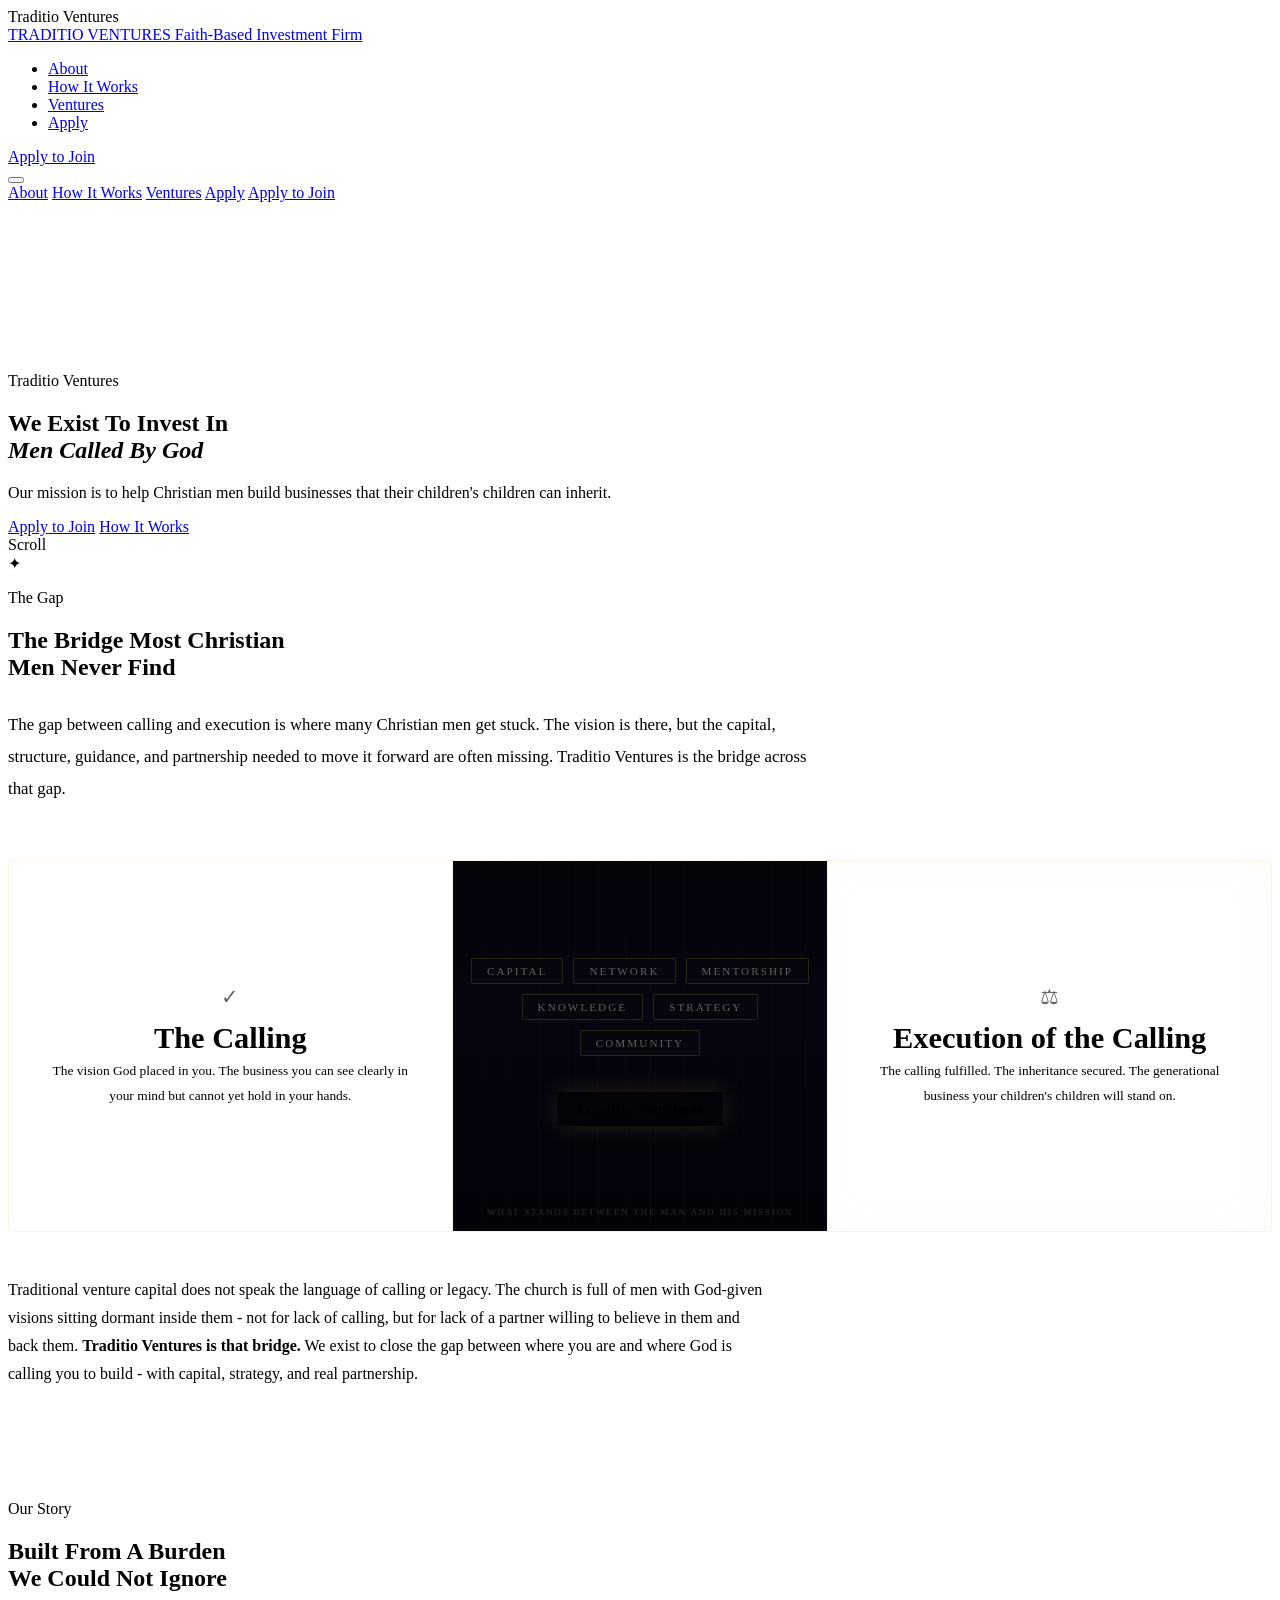
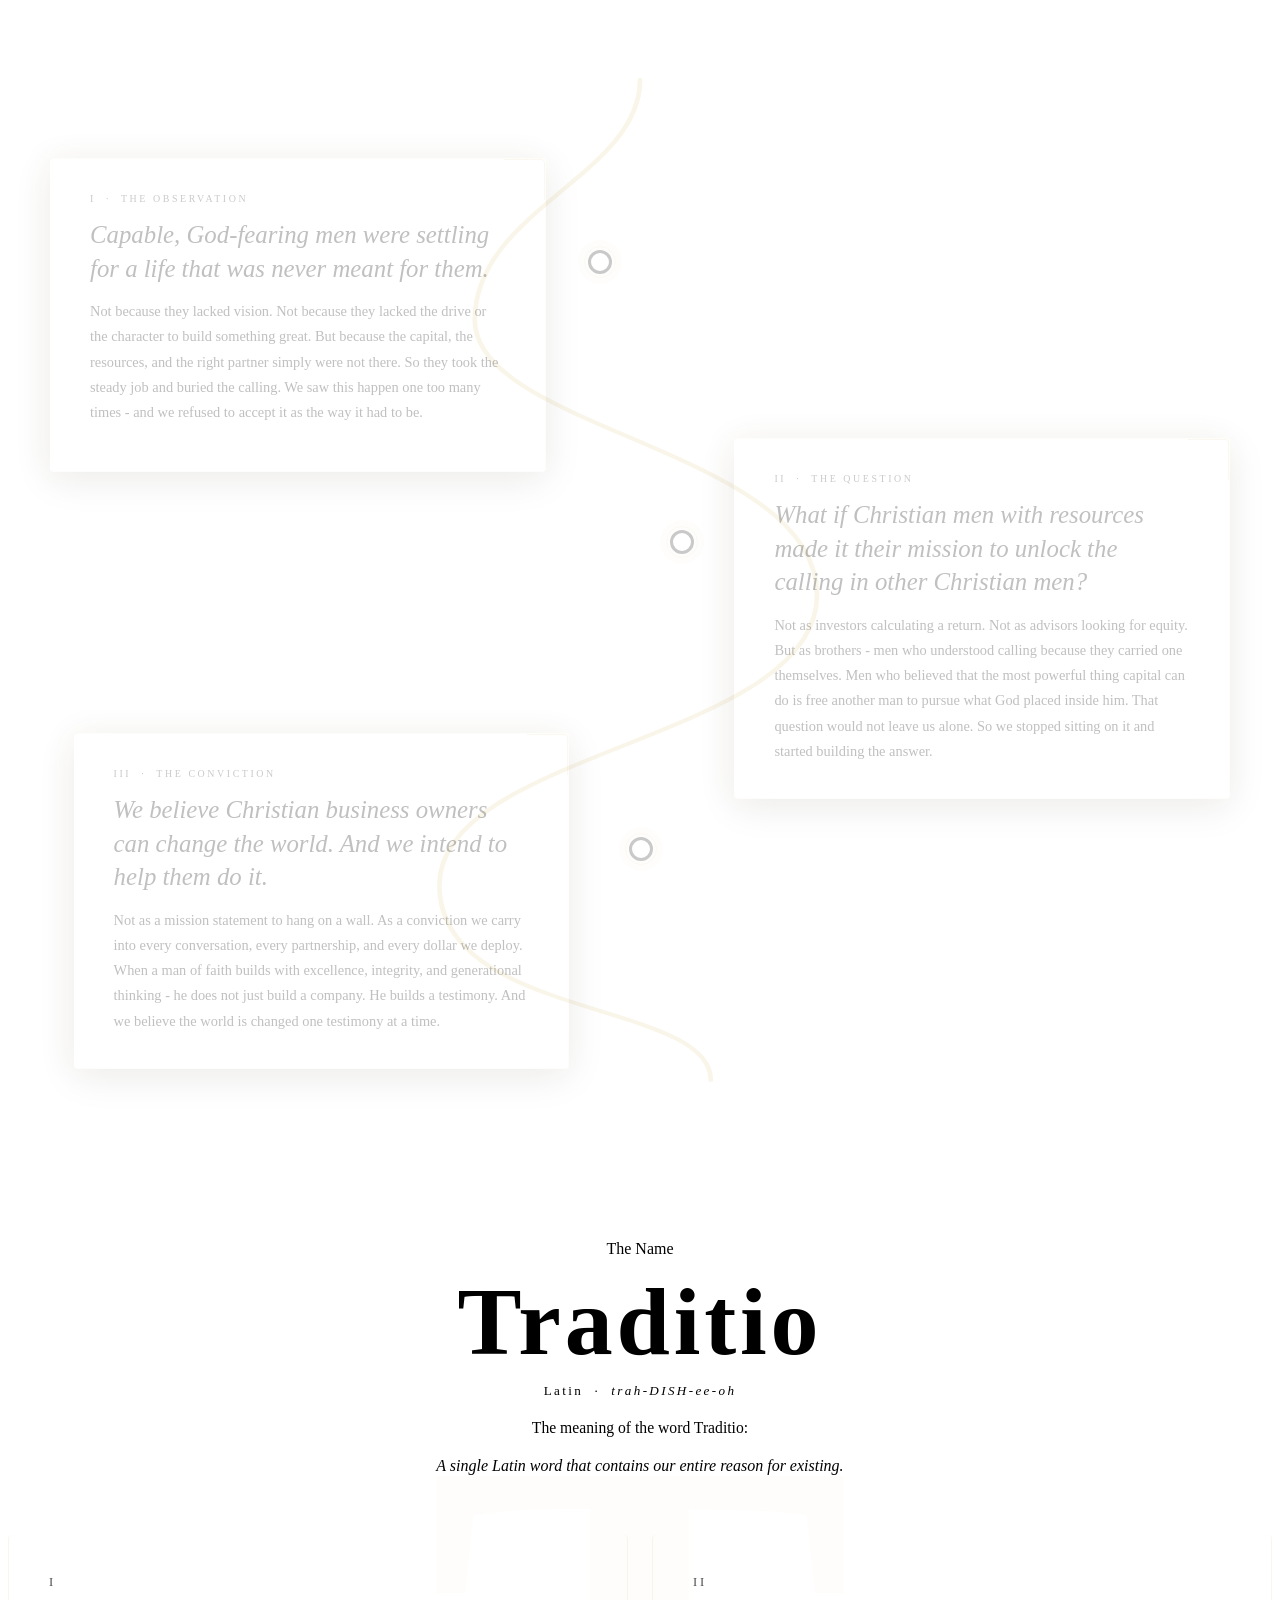
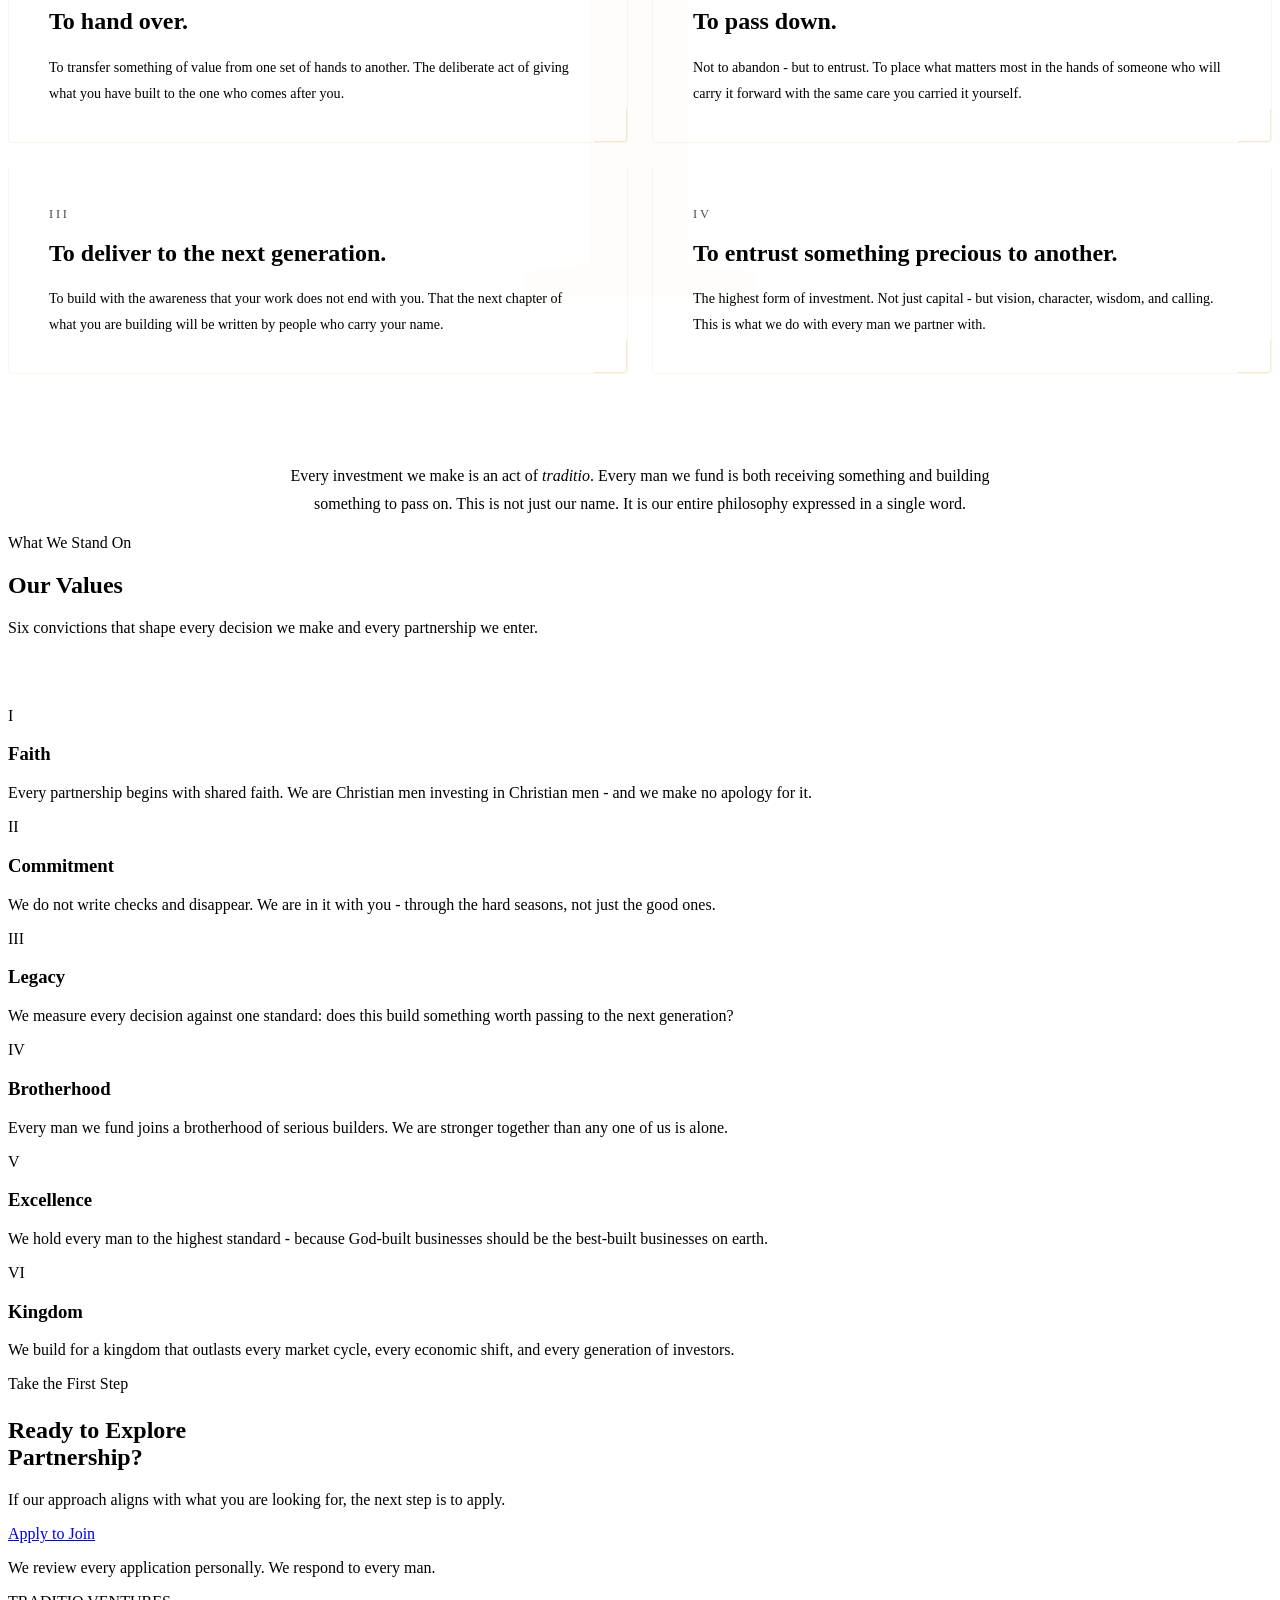
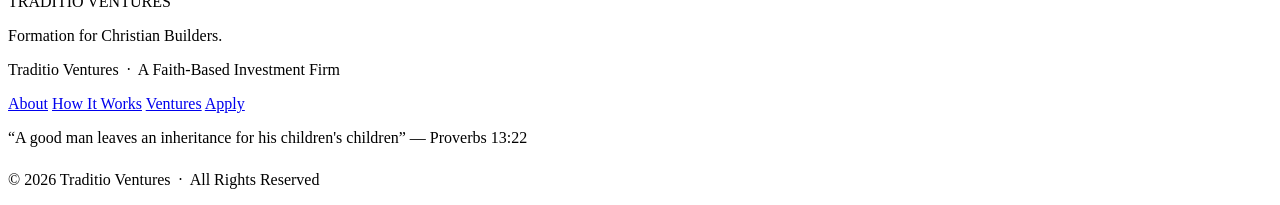
==== about.html @ 93e2459e "Add files via upload" ====
﻿<!DOCTYPE html>
<html lang="en">
<head>
  <meta charset="UTF-8" />
  <meta name="viewport" content="width=device-width, initial-scale=1.0" />
  <meta name="description" content="About Traditio Ventures - Built For The Called. Funded By The Faithful. The story behind the investment firm that starts with calling, not cap tables." />
  <title>About - Traditio Ventures</title>
  <link rel="preconnect" href="https://fonts.googleapis.com" />
  <link rel="preconnect" href="https://fonts.gstatic.com" crossorigin />
  <link rel="stylesheet" href="css/styles.css" />
</head>
<body>

  <!-- PAGE LOADER -->
  <div class="page-loader" aria-hidden="true">
    <span class="page-loader__text">Traditio Ventures</span>
  </div>

  <!-- NAVIGATION -->
  <nav class="nav" role="navigation" aria-label="Main navigation">
    <a href="index.html" class="nav__brand">
      <span class="nav__wordmark">TRADITIO VENTURES</span>
      <span class="nav__sub">Faith-Based Investment Firm</span>
    </a>
        <ul class="nav__links" role="list">
      <li><a href="about.html"        class="nav__link" aria-current="page">About</a></li>
      <li><a href="how-it-works.html" class="nav__link">How It Works</a></li>
      <li><a href="ventures.html"     class="nav__link">Ventures</a></li>
      <li><a href="apply.html"        class="nav__link">Apply</a></li>
    </ul>
    <div class="nav__cta-wrap">
      <a href="apply.html" class="btn btn-secondary nav__cta">Apply to Join</a>
    </div>
    <button class="nav__hamburger" aria-label="Open menu" aria-expanded="false">
      <span></span><span></span><span></span>
    </button>
  </nav>
    <div class="nav__mobile" role="dialog" aria-label="Mobile navigation">
    <a href="about.html"        class="nav__mobile-link">About</a>
    <a href="how-it-works.html" class="nav__mobile-link">How It Works</a>
    <a href="ventures.html"     class="nav__mobile-link">Ventures</a>
    <a href="apply.html"        class="nav__mobile-link">Apply</a>
    <a href="apply.html"        class="btn btn-primary nav__cta">Apply to Join</a>
  </div>

  <main>

    <!-- ============================================================
         HERO
         ============================================================ -->
    <section class="hero" aria-label="About Hero">
      <div class="hero__bg">
        <canvas class="hero__canvas" aria-hidden="true"></canvas>
        <div class="hero__glow" aria-hidden="true"></div>
      </div>

      <div class="hero__content">
        <div class="hero__line" aria-hidden="true"></div>
        <p class="t-label hero__label fade-up">Traditio Ventures</p>
        <h1 class="t-display hero__headline fade-up fade-up-delay-1">
          We Exist To Invest In<br>
          <em style="font-style:italic; color: var(--gold);">Men Called By God</em>
        </h1>
        <p class="hero__sub fade-up fade-up-delay-2">
          Our mission is to help Christian men build businesses that their children's children can inherit.
        </p>
        <div class="hero__ctas fade-up fade-up-delay-3">
          <a href="apply.html"        class="btn btn-primary">Apply to Join</a>
          <a href="how-it-works.html" class="btn btn-secondary">How It Works</a>
        </div>
      </div>

      <div class="hero__scroll" aria-hidden="true">
        <span class="hero__scroll-text">Scroll</span>
        <div class="hero__scroll-line"></div>
      </div>
    </section>

    <!-- ============================================================
         THE GAP
         ============================================================ -->
    <section class="gap-section section-pad" aria-label="The Problem We Solve">
      <div class="gap-section__bg-symbol" aria-hidden="true">&#10022;</div>
      <div class="container">

        <div style="max-width: 820px;">
          <p class="section-label left fade-up">The Gap</p>
          <h2 class="section-headline fade-up fade-up-delay-1">
            The Bridge Most Christian<br>Men Never Find
          </h2>
          <div class="gold-line-left fade-up fade-up-delay-2"></div>
          <p class="t-body fade-up fade-up-delay-2" style="margin-top: 28px; font-size: 1.05rem; line-height: 1.9;">
            The gap between calling and execution is where many Christian men get stuck. The vision is there, but the capital, structure, guidance, and partnership needed to move it forward are often missing. Traditio Ventures is the bridge across that gap.
          </p>
        </div>

        <!-- ÃƒÂ¢Ã¢â‚¬ÂÃ¢â€šÂ¬ÃƒÂ¢Ã¢â‚¬ÂÃ¢â€šÂ¬ CHASM VISUALIZATION ÃƒÂ¢Ã¢â‚¬ÂÃ¢â€šÂ¬ÃƒÂ¢Ã¢â‚¬ÂÃ¢â€šÂ¬ -->
        <div class="chasm-viz" id="chasmViz" aria-label="Visual: The gap between calling and legacy">

          <div class="chasm__row">

            <!-- LEFT CLIFF: The Call -->
            <div class="chasm__cliff chasm__cliff--left" id="chasmLeft">
              <div class="chasm__cliff-inner">
                <div class="chasm__cliff-icon" aria-hidden="true">&#10003;</div>
                <div class="chasm__cliff-title">The Calling</div>
                <p class="chasm__cliff-desc">
                  The vision God placed in you. The business you can see clearly in your mind but cannot yet hold in your hands.
                </p>
              </div>
            </div>

            <!-- CENTER: The Void / Chasm -->
            <div class="chasm__gap" id="chasmGap">

              <!-- Floating obstacle items -->
              <div class="chasm__gap-items" id="chasmItems" aria-label="Barriers: Capital, Network, Mentorship, Knowledge, Strategy, Community">
                <span class="chasm__gap-item" style="--i:0">Capital</span>
                <span class="chasm__gap-item" style="--i:1">Network</span>
                <span class="chasm__gap-item" style="--i:2">Mentorship</span>
                <span class="chasm__gap-item" style="--i:3">Knowledge</span>
                <span class="chasm__gap-item" style="--i:4">Strategy</span>
                <span class="chasm__gap-item" style="--i:5">Community</span>
              </div>

              <!-- The Bridge -->
              <div class="chasm__bridge-wrap" id="chasmBridgeWrap">
                <div class="chasm__bridge-line chasm__bridge-line--left" id="chasmLineLeft"></div>
                <div class="chasm__bridge-nameplate" id="chasmNameplate">
                  Traditio Ventures
                </div>
                <div class="chasm__bridge-line chasm__bridge-line--right" id="chasmLineRight"></div>
              </div>

              <p class="chasm__gap-floor-label" aria-hidden="true">What stands between the man and his mission</p>

            </div><!-- /.chasm__gap -->

            <!-- RIGHT CLIFF: The Outcome -->
            <div class="chasm__cliff chasm__cliff--right" id="chasmRight">
              <div class="chasm__cliff-inner">
                <div class="chasm__cliff-icon" aria-hidden="true">&#9878;</div>
                <div class="chasm__cliff-title">Execution of the Calling</div>
                <p class="chasm__cliff-desc">
                  The calling fulfilled. The inheritance secured. The generational business your children's children will stand on.
                </p>
              </div>
            </div>

          </div><!-- /.chasm__row -->

          <!-- Conclusion below the visual -->
          <div class="chasm__conclusion" id="chasmConclusion">
            <p>
              Traditional venture capital does not speak the language of calling or legacy. The church is full of men with God-given visions sitting dormant inside them - not for lack of calling, but for lack of a partner willing to believe in them and back them.
              <strong>Traditio Ventures is that bridge.</strong> We exist to close the gap between where you are and where God is calling you to build - with capital, strategy, and real partnership.
            </p>
          </div>

        </div><!-- /.chasm-viz -->

      </div><!-- /.container -->
    </section>

    <!-- Chasm Visualization Styles -->
    <style>
      /* ÃƒÂ¢Ã¢â‚¬ÂÃ¢â€šÂ¬ÃƒÂ¢Ã¢â‚¬ÂÃ¢â€šÂ¬ÃƒÂ¢Ã¢â‚¬ÂÃ¢â€šÂ¬ Chasm visualization wrapper ÃƒÂ¢Ã¢â‚¬ÂÃ¢â€šÂ¬ÃƒÂ¢Ã¢â‚¬ÂÃ¢â€šÂ¬ÃƒÂ¢Ã¢â‚¬ÂÃ¢â€šÂ¬ */
      .chasm-viz {
        margin-top: 56px;
      }

      /* ÃƒÂ¢Ã¢â‚¬ÂÃ¢â€šÂ¬ÃƒÂ¢Ã¢â‚¬ÂÃ¢â€šÂ¬ÃƒÂ¢Ã¢â‚¬ÂÃ¢â€šÂ¬ Three-column scene ÃƒÂ¢Ã¢â‚¬ÂÃ¢â€šÂ¬ÃƒÂ¢Ã¢â‚¬ÂÃ¢â€šÂ¬ÃƒÂ¢Ã¢â‚¬ÂÃ¢â€šÂ¬ */
      .chasm__row {
        display: flex;
        align-items: stretch;
        min-height: 370px;
        border: 1px solid rgba(201,168,76,0.14);
        border-radius: 4px;
        overflow: hidden;
      }

      /* ÃƒÂ¢Ã¢â‚¬ÂÃ¢â€šÂ¬ÃƒÂ¢Ã¢â‚¬ÂÃ¢â€šÂ¬ÃƒÂ¢Ã¢â‚¬ÂÃ¢â€šÂ¬ Cliff platforms ÃƒÂ¢Ã¢â‚¬ÂÃ¢â€šÂ¬ÃƒÂ¢Ã¢â‚¬ÂÃ¢â€šÂ¬ÃƒÂ¢Ã¢â‚¬ÂÃ¢â€šÂ¬ */
      .chasm__cliff {
        width: 30%;
        flex-shrink: 0;
        background: var(--bg-card);
        border-top: 2px solid var(--gold);
        display: flex;
        align-items: center;
        justify-content: center;
        padding: 44px 32px;
        position: relative;
        opacity: 0;
        transition: opacity 0.65s ease, transform 0.65s ease;
      }
      .chasm__cliff--left  {
        transform: translateX(-36px);
        border-right: 1px solid rgba(201,168,76,0.12);
      }
      .chasm__cliff--right {
        transform: translateX(36px);
        border-left:  1px solid rgba(201,168,76,0.12);
        /* subtle destination glow */
        box-shadow: inset -6px 0 40px rgba(201,168,76,0.04);
      }
      .chasm-is-visible .chasm__cliff {
        opacity: 1;
        transform: translateX(0);
      }
      .chasm-is-visible .chasm__cliff--right {
        transition-delay: 0.18s;
      }

      .chasm__cliff-inner { text-align: center; }

      .chasm__cliff-icon {
        font-size: 1.3rem;
        color: var(--gold);
        opacity: 0.6;
        margin-bottom: 14px;
      }
      .chasm__cliff-title {
        font-family: var(--font-display);
        font-size: 1.9rem;
        font-weight: 700;
        color: var(--gold);
        line-height: 1;
        margin-bottom: 6px;
      }
      .chasm__cliff-badge {
        font-family: var(--font-body);
        font-size: 0.62rem;
        letter-spacing: 0.22em;
        text-transform: uppercase;
        color: var(--text-muted);
        margin-bottom: 14px;
      }
      .chasm__cliff-desc {
        font-family: var(--font-body);
        font-size: 0.84rem;
        color: var(--text-secondary);
        line-height: 1.8;
        margin: 0;
      }

      /* ÃƒÂ¢Ã¢â‚¬ÂÃ¢â€šÂ¬ÃƒÂ¢Ã¢â‚¬ÂÃ¢â€šÂ¬ÃƒÂ¢Ã¢â‚¬ÂÃ¢â€šÂ¬ The dark void ÃƒÂ¢Ã¢â‚¬ÂÃ¢â€šÂ¬ÃƒÂ¢Ã¢â‚¬ÂÃ¢â€šÂ¬ÃƒÂ¢Ã¢â‚¬ÂÃ¢â€šÂ¬ */
      .chasm__gap {
        flex: 1;
        position: relative;
        background: linear-gradient(to bottom,
          #04030A 0%,
          #060510 40%,
          #030209 100%
        );
        display: flex;
        flex-direction: column;
        align-items: center;
        justify-content: center;
        padding: 40px 18px 48px;
        overflow: hidden;
      }
      /* Subtle vertical striation ÃƒÂ¢Ã¢â€šÂ¬Ã¢â‚¬Â depth effect */
      .chasm__gap::before {
        content: '';
        position: absolute;
        inset: 0;
        background: repeating-linear-gradient(
          90deg,
          transparent 0px,
          transparent 28px,
          rgba(201,168,76,0.018) 28px,
          rgba(201,168,76,0.018) 29px
        );
        pointer-events: none;
      }
      /* Fade edges into the cliffs */
      .chasm__gap::after {
        content: '';
        position: absolute;
        inset: 0;
        background:
          linear-gradient(to right, var(--bg-card) 0%, transparent 15%, transparent 85%, var(--bg-card) 100%);
        pointer-events: none;
      }

      /* ÃƒÂ¢Ã¢â‚¬ÂÃ¢â€šÂ¬ÃƒÂ¢Ã¢â‚¬ÂÃ¢â€šÂ¬ÃƒÂ¢Ã¢â‚¬ÂÃ¢â€šÂ¬ Floating barrier items ÃƒÂ¢Ã¢â‚¬ÂÃ¢â€šÂ¬ÃƒÂ¢Ã¢â‚¬ÂÃ¢â€šÂ¬ÃƒÂ¢Ã¢â‚¬ÂÃ¢â€šÂ¬ */
      .chasm__gap-items {
        display: flex;
        flex-wrap: wrap;
        gap: 10px 10px;
        justify-content: center;
        margin-bottom: 36px;
        position: relative;
        z-index: 2;
      }
      .chasm__gap-item {
        display: inline-block;
        padding: 6px 15px;
        border: 1px solid rgba(201,168,76,0.18);
        border-radius: 2px;
        font-family: var(--font-body);
        font-size: 0.7rem;
        letter-spacing: 0.18em;
        text-transform: uppercase;
        color: rgba(212,207,197,0.45);
        background: rgba(8,8,15,0.85);
        opacity: 0;
        transform: translateY(18px);
        cursor: default;
        /* fade-in driven by JS class, float driven by animation */
        transition: opacity 0.45s ease calc(0.55s + var(--i) * 0.1s),
                    transform 0.45s ease calc(0.55s + var(--i) * 0.1s),
                    color 0.25s ease,
                    border-color 0.25s ease,
                    box-shadow 0.25s ease,
                    background 0.25s ease;
      }
      .chasm__gap-item:hover {
        color: var(--gold-bright);
        border-color: rgba(201,168,76,0.65);
        background: rgba(201,168,76,0.07);
        box-shadow: 0 0 18px rgba(201,168,76,0.22), inset 0 0 10px rgba(201,168,76,0.06);
        animation-play-state: paused;
      }
      .chasm-is-visible .chasm__gap-item {
        opacity: 1;
        transform: translateY(0);
        animation: chasmFloat calc(3.2s + var(--i) * 0.5s) ease-in-out infinite;
        animation-delay: calc(var(--i) * 0.45s);
      }
      @keyframes chasmFloat {
        0%, 100% { transform: translateY(0px); }
        50%       { transform: translateY(-7px); }
      }

      /* ÃƒÂ¢Ã¢â‚¬ÂÃ¢â€šÂ¬ÃƒÂ¢Ã¢â‚¬ÂÃ¢â€šÂ¬ÃƒÂ¢Ã¢â‚¬ÂÃ¢â€šÂ¬ The bridge ÃƒÂ¢Ã¢â‚¬ÂÃ¢â€šÂ¬ÃƒÂ¢Ã¢â‚¬ÂÃ¢â€šÂ¬ÃƒÂ¢Ã¢â‚¬ÂÃ¢â€šÂ¬ */
      .chasm__bridge-wrap {
        display: flex;
        align-items: center;
        width: 100%;
        position: relative;
        z-index: 3;
        opacity: 0;
        transition: opacity 0.4s ease 1.15s;
      }
      .chasm-is-visible .chasm__bridge-wrap {
        opacity: 1;
      }
      .chasm__bridge-line {
        flex: 1;
        height: 2px;
        background: linear-gradient(to right, rgba(201,168,76,0.3), var(--gold));
        transform: scaleX(0);
        transition: transform 0.55s cubic-bezier(0.4,0,0.2,1) 1.35s,
                    box-shadow 0.25s ease,
                    filter 0.25s ease;
      }
      .chasm__bridge-line--left  { transform-origin: right; }
      .chasm__bridge-line--right {
        background: linear-gradient(to left, rgba(201,168,76,0.3), var(--gold));
        transform-origin: left;
      }
      .chasm-is-visible .chasm__bridge-line {
        transform: scaleX(1);
      }
      .chasm-is-visible .chasm__bridge-wrap:hover .chasm__bridge-line {
        box-shadow: 0 0 18px rgba(201,168,76,0.45), 0 0 32px rgba(201,168,76,0.22);
        filter: brightness(1.25);
      }

      .chasm__bridge-nameplate {
        font-family: var(--font-display);
        font-size: 0.95rem;
        font-weight: 700;
        color: var(--gold);
        white-space: nowrap;
        flex-shrink: 0;
        padding: 8px 18px;
        border: 1px solid var(--gold-border);
        border-radius: 2px;
        background: #04030A;
        letter-spacing: 0.06em;
        cursor: default;
        opacity: 0;
        transform: scale(0.88);
        transition: opacity 0.4s ease 1.65s, transform 0.4s ease 1.65s,
                    box-shadow 0.3s ease, border-color 0.25s ease,
                    color 0.25s ease, background 0.25s ease;
      }
      .chasm-is-visible .chasm__bridge-nameplate {
        opacity: 1;
        transform: scale(1);
        box-shadow: 0 0 24px rgba(201,168,76,0.18);
      }
      .chasm-is-visible .chasm__bridge-nameplate:hover {
        color: var(--gold-bright);
        border-color: var(--gold);
        background: rgba(201,168,76,0.08);
        box-shadow: 0 0 40px rgba(201,168,76,0.35), 0 0 12px rgba(201,168,76,0.2), inset 0 0 16px rgba(201,168,76,0.06);
        transform: scale(1.04);
        transition: box-shadow 0.25s ease, border-color 0.25s ease,
                    color 0.25s ease, background 0.25s ease, transform 0.25s ease;
      }

      /* ÃƒÂ¢Ã¢â‚¬ÂÃ¢â€šÂ¬ÃƒÂ¢Ã¢â‚¬ÂÃ¢â€šÂ¬ÃƒÂ¢Ã¢â‚¬ÂÃ¢â€šÂ¬ Floor label ÃƒÂ¢Ã¢â‚¬ÂÃ¢â€šÂ¬ÃƒÂ¢Ã¢â‚¬ÂÃ¢â€šÂ¬ÃƒÂ¢Ã¢â‚¬ÂÃ¢â€šÂ¬ */
      .chasm__gap-floor-label {
        position: absolute;
        bottom: 14px;
        left: 50%;
        transform: translateX(-50%);
        font-family: var(--font-body);
        font-size: 0.58rem;
        letter-spacing: 0.18em;
        text-transform: uppercase;
        color: rgba(212,207,197,0.2);
        white-space: nowrap;
        z-index: 2;
        margin: 0;
      }

      /* ÃƒÂ¢Ã¢â‚¬ÂÃ¢â€šÂ¬ÃƒÂ¢Ã¢â‚¬ÂÃ¢â€šÂ¬ÃƒÂ¢Ã¢â‚¬ÂÃ¢â€šÂ¬ Conclusion paragraph ÃƒÂ¢Ã¢â‚¬ÂÃ¢â€šÂ¬ÃƒÂ¢Ã¢â‚¬ÂÃ¢â€šÂ¬ÃƒÂ¢Ã¢â‚¬ÂÃ¢â€šÂ¬ */
      .chasm__conclusion {
        margin-top: 44px;
        max-width: 760px;
        opacity: 0;
        transform: translateY(14px);
        transition: opacity 0.55s ease 2s, transform 0.55s ease 2s;
      }
      .chasm-is-visible .chasm__conclusion {
        opacity: 1;
        transform: translateY(0);
      }
      .chasm__conclusion p {
        font-family: var(--font-body);
        font-size: 1rem;
        color: var(--text-secondary);
        line-height: 1.75;
        margin: 0;
      }
      .chasm__conclusion strong {
        color: var(--text-primary);
        font-weight: 600;
      }

      /* ÃƒÂ¢Ã¢â‚¬ÂÃ¢â€šÂ¬ÃƒÂ¢Ã¢â‚¬ÂÃ¢â€šÂ¬ÃƒÂ¢Ã¢â‚¬ÂÃ¢â€šÂ¬ Mobile ÃƒÂ¢Ã¢â‚¬ÂÃ¢â€šÂ¬ÃƒÂ¢Ã¢â‚¬ÂÃ¢â€šÂ¬ÃƒÂ¢Ã¢â‚¬ÂÃ¢â€šÂ¬ */
      @media (max-width: 768px) {
        .chasm__row {
          flex-direction: column;
          min-height: auto;
        }
        .chasm__cliff {
          width: 100%;
          padding: 32px 24px;
          transform: none !important;
          opacity: 0;
          transition: opacity 0.5s ease !important;
        }
        .chasm__cliff--left  { border-right: none; border-bottom: 1px solid rgba(201,168,76,0.12); }
        .chasm__cliff--right { border-left: none;  border-top:    1px solid rgba(201,168,76,0.12); }
        .chasm-is-visible .chasm__cliff { opacity: 1; }
        .chasm__gap { padding: 32px 16px 44px; }
        .chasm__bridge-nameplate { font-size: 0.82rem; padding: 6px 14px; }
        .chasm__gap-floor-label { display: none; }
        .chasm__conclusion { margin-top: 32px; }
      }
    </style>

    <!-- Chasm Visualization Script -->
    <script>
      (function () {
        var viz = document.getElementById('chasmViz');
        if (!viz) return;
        var triggered = false;
        var obs = new IntersectionObserver(function (entries) {
          entries.forEach(function (entry) {
            if (entry.isIntersecting && !triggered) {
              triggered = true;
              viz.classList.add('chasm-is-visible');
              obs.disconnect();
            }
          });
        }, { threshold: 0.25 });
        obs.observe(viz);
      })();
    </script>

    <!-- ============================================================
         OUR STORY
         ============================================================ -->
    <section class="section-pad bg-secondary our-story-section" aria-label="Our Story">
      <div class="container">

        <div class="text-center fade-up" style="margin-bottom: 48px;">
          <p class="section-label center">Our Story</p>
          <h2 class="section-headline">Built From A Burden<br>We Could Not Ignore</h2>
          <div class="gold-line"></div>
        </div>

        <div class="story-journey" id="storyJourney">
          <svg class="story-journey__svg" viewBox="0 0 1000 1080" preserveAspectRatio="none" aria-hidden="true">
            <defs>
              <linearGradient id="storyJourneyGradient" x1="0%" y1="0%" x2="0%" y2="100%">
                <stop offset="0%" stop-color="rgba(201,168,76,0.25)"></stop>
                <stop offset="20%" stop-color="#c9a84c"></stop>
                <stop offset="100%" stop-color="rgba(201,168,76,0.55)"></stop>
              </linearGradient>
            </defs>
            <path
              class="story-journey__track"
              d="M500 40 C500 135 360 170 360 280 S650 410 650 555 S330 710 330 845 S560 960 560 1040"
            ></path>
            <path
              class="story-journey__progress"
              id="storyJourneyPath"
              d="M500 40 C500 135 360 170 360 280 S650 410 650 555 S330 710 330 845 S560 960 560 1040"
            ></path>
          </svg>

          <div class="story-milestone story-milestone--one" data-threshold="0.2">
            <span class="story-milestone__dot" aria-hidden="true"></span>
            <article class="story-panel">
              <span class="story-panel__chapter">I &nbsp;&middot;&nbsp; The Observation</span>
              <p class="story-panel__pull">Capable, God-fearing men were settling for a life that was never meant for them.</p>
              <p class="story-panel__body">Not because they lacked vision. Not because they lacked the drive or the character to build something great. But because the capital, the resources, and the right partner simply were not there. So they took the steady job and buried the calling. We saw this happen one too many times - and we refused to accept it as the way it had to be.</p>
            </article>
          </div>

          <div class="story-milestone story-milestone--two" data-threshold="0.47">
            <span class="story-milestone__dot" aria-hidden="true"></span>
            <article class="story-panel">
              <span class="story-panel__chapter">II &nbsp;&middot;&nbsp; The Question</span>
              <p class="story-panel__pull">What if Christian men with resources made it their mission to unlock the calling in other Christian men?</p>
              <p class="story-panel__body">Not as investors calculating a return. Not as advisors looking for equity. But as brothers - men who understood calling because they carried one themselves. Men who believed that the most powerful thing capital can do is free another man to pursue what God placed inside him. That question would not leave us alone. So we stopped sitting on it and started building the answer.</p>
            </article>
          </div>

          <div class="story-milestone story-milestone--three" data-threshold="0.73">
            <span class="story-milestone__dot" aria-hidden="true"></span>
            <article class="story-panel">
              <span class="story-panel__chapter">III &nbsp;&middot;&nbsp; The Conviction</span>
              <p class="story-panel__pull">We believe Christian business owners can change the world. And we intend to help them do it.</p>
              <p class="story-panel__body">Not as a mission statement to hang on a wall. As a conviction we carry into every conversation, every partnership, and every dollar we deploy. When a man of faith builds with excellence, integrity, and generational thinking - he does not just build a company. He builds a testimony. And we believe the world is changed one testimony at a time.</p>
            </article>
          </div>

        </div>

      </div>
    </section>

    <!-- Our Story Styles -->
    <style>
      .our-story-section {
        padding-top: 96px;
        padding-bottom: 104px;
      }
      .story-journey {
        position: relative;
        max-width: 1180px;
        margin: 0 auto;
        height: 1080px;
      }
      .story-journey__svg {
        position: absolute;
        inset: 0;
        width: 100%;
        height: 100%;
        overflow: visible;
      }
      .story-journey__track,
      .story-journey__progress {
        fill: none;
        stroke-linecap: round;
        stroke-width: 4;
      }
      .story-journey__track {
        stroke: rgba(201,168,76,0.12);
      }
      .story-journey__progress {
        stroke: url(#storyJourneyGradient);
        filter: drop-shadow(0 0 12px rgba(201,168,76,0.2));
        transition: stroke-dashoffset 0.15s linear;
      }
      .story-journey__svg defs { display: block; }
      .story-milestone {
        position: relative;
        width: 42%;
      }
      .story-milestone {
        opacity: 0.25;
        transform: translateY(18px);
        transition: opacity 0.45s ease, transform 0.45s ease;
      }
      .story-milestone.is-active {
        opacity: 1;
        transform: translateY(0);
      }
      .story-milestone--one { position: absolute; left: 0; top: 100px; }
      .story-milestone--two { position: absolute; right: 0; top: 380px; }
      .story-milestone--three { position: absolute; left: 2%; top: 675px; }
      .story-milestone__dot {
        position: absolute;
        width: 18px;
        height: 18px;
        border-radius: 999px;
        background: var(--gold);
        border: 3px solid rgba(16,16,16,0.9);
        box-shadow: 0 0 0 10px rgba(201,168,76,0.08);
      }
      .story-milestone__dot::after {
        content: '';
        position: absolute;
        inset: -7px;
        border: 1px solid rgba(201,168,76,0.22);
        border-radius: inherit;
      }
      .story-milestone--one .story-milestone__dot { right: -66px; top: 92px; }
      .story-milestone--two .story-milestone__dot { left: -64px; top: 92px; }
      .story-milestone--three .story-milestone__dot { right: -84px; top: 104px; }
      .story-panel {
        position: relative;
        background: var(--bg-card);
        border-left: 2px solid var(--gold);
        border-top: 1px solid rgba(201,168,76,0.12);
        border-right: 1px solid rgba(201,168,76,0.08);
        border-bottom: 1px solid rgba(201,168,76,0.08);
        border-radius: 4px;
        padding: 34px 40px;
        overflow: hidden;
        box-shadow: -4px 0 32px rgba(201,168,76,0.12), 0 8px 40px rgba(0,0,0,0.3);
        min-height: 244px;
      }
      .story-panel::after {
        content: '';
        position: absolute;
        top: 0; right: 0;
        width: 40px; height: 40px;
        border-top: 1px solid rgba(201,168,76,0.3);
        border-right: 1px solid rgba(201,168,76,0.3);
        border-radius: 0 4px 0 0;
        pointer-events: none;
      }
      .story-panel__chapter {
        display: block;
        font-family: var(--font-body);
        font-size: 0.62rem;
        letter-spacing: 0.26em;
        text-transform: uppercase;
        color: var(--gold);
        margin-bottom: 14px;
        opacity: 0.85;
      }
      .story-panel__pull {
        font-family: var(--font-display);
        font-style: italic;
        font-size: clamp(1.15rem, 2.2vw, 1.55rem);
        color: var(--text-primary);
        line-height: 1.35;
        margin: 0 0 14px;
        padding: 0;
        border: none;
        quotes: none;
        max-width: 760px;
      }
      .story-panel__body {
        font-family: var(--font-body);
        font-size: 0.9rem;
        color: var(--text-secondary);
        line-height: 1.75;
        margin: 0;
        max-width: 760px;
      }
      .story-journey__svg defs,
      .story-journey__svg linearGradient {
        display: block;
      }
      @media (max-width: 980px) {
        .story-journey {
          height: auto;
          display: grid;
          gap: 18px;
          padding-left: 44px;
        }
        .story-journey__svg {
          left: 12px;
          width: 28px;
          height: 100%;
        }
        .story-milestone {
          position: relative;
          left: auto;
          right: auto;
          top: auto;
          bottom: auto;
          width: 100%;
          opacity: 1;
          transform: none;
        }
        .story-milestone__dot {
          left: -42px;
          right: auto;
          top: 38px;
          transform: none;
        }
        .story-panel {
          min-height: 0;
        }
      }
      @media (max-width: 768px) {
        .our-story-section { padding-top: 72px; padding-bottom: 72px; }
        .story-panel { padding: 28px 24px; }
      }
    </style>

    <!-- Our Story Script -->
    <script>
      (function () {
        var journey = document.getElementById('storyJourney');
        var progressPath = document.getElementById('storyJourneyPath');
        if (!journey || !progressPath) return;

        var totalLength = progressPath.getTotalLength();
        progressPath.style.strokeDasharray = totalLength;
        progressPath.style.strokeDashoffset = totalLength;

        var milestones = Array.prototype.slice.call(journey.querySelectorAll('[data-threshold]'));

        function clamp(value, min, max) {
          return Math.min(Math.max(value, min), max);
        }

        function updateJourney() {
          var rect = journey.getBoundingClientRect();
          var viewportHeight = window.innerHeight || document.documentElement.clientHeight;
          var progress = clamp((viewportHeight * 0.72 - rect.top) / (rect.height + viewportHeight * 0.22), 0, 1);

          progressPath.style.strokeDashoffset = totalLength * (1 - progress);

          milestones.forEach(function (item) {
            var threshold = parseFloat(item.getAttribute('data-threshold') || '0');
            item.classList.toggle('is-active', progress >= threshold);
          });
        }

        window.addEventListener('scroll', updateJourney, { passive: true });
        window.addEventListener('resize', updateJourney);
        updateJourney();
      })();
    </script>

    <!-- ============================================================
         THE MEANING OF TRADITIO
         ============================================================ -->
    <section class="definition-section section-pad" aria-label="The Meaning of Traditio">
      <div class="container" style="position: relative;">

        <!-- Faded background letter -->
        <div id="defnBgLetter" aria-hidden="true" style="position:absolute; top:50%; left:50%; transform:translate(-50%,-50%); font-family:var(--font-display); font-size:50vw; font-weight:700; color:rgba(201,168,76,0.025); line-height:1; pointer-events:none; user-select:none; transition: color 0.6s ease;">T</div>

        <div style="position: relative; z-index: 1;">

          <!-- Header -->
          <div class="defn-header fade-up">
            <p class="section-label center">The Name</p>
            <h2 class="defn-header__word">Traditio</h2>
            <p class="defn-header__phonetic">Latin &nbsp;&middot;&nbsp; <em>trah-DISH-ee-oh</em></p>
            <div class="gold-line"></div>
            <p class="defn-header__meaning-line">The meaning of the word Traditio:</p>
            <p class="defn-header__intro">
              A single Latin word that contains our entire reason for existing.
            </p>
          </div>

          <!-- 2ÃƒÆ’â€”2 Definition Grid -->
          <div class="defn-grid" data-stagger>

            <div class="defn-card fade-up">
              <span class="defn-card__roman">I</span>
              <h3 class="defn-card__meaning">To hand over.</h3>
              <p class="defn-card__context">
                To transfer something of value from one set of hands to another. The deliberate act of giving what you have built to the one who comes after you.
              </p>
            </div>

            <div class="defn-card fade-up fade-up-delay-1">
              <span class="defn-card__roman">II</span>
              <h3 class="defn-card__meaning">To pass down.</h3>
              <p class="defn-card__context">
                Not to abandon - but to entrust. To place what matters most in the hands of someone who will carry it forward with the same care you carried it yourself.
              </p>
            </div>

            <div class="defn-card fade-up fade-up-delay-2">
              <span class="defn-card__roman">III</span>
              <h3 class="defn-card__meaning">To deliver to the next generation.</h3>
              <p class="defn-card__context">
                To build with the awareness that your work does not end with you. That the next chapter of what you are building will be written by people who carry your name.
              </p>
            </div>

            <div class="defn-card fade-up fade-up-delay-3">
              <span class="defn-card__roman">IV</span>
              <h3 class="defn-card__meaning">To entrust something precious to another.</h3>
              <p class="defn-card__context">
                The highest form of investment. Not just capital - but vision, character, wisdom, and calling. This is what we do with every man we partner with.
              </p>
            </div>

          </div>

          <!-- Closing statement -->
          <div class="defn-closing fade-up">
            <p>
              Every investment we make is an act of <em>traditio</em>. Every man we fund is both receiving something and building something to pass on. This is not just our name. It is our entire philosophy expressed in a single word.
            </p>
          </div>

        </div>
      </div>
    </section>

    <!-- Definition Section Styles -->
    <style>
      /* ÃƒÂ¢Ã¢â‚¬ÂÃ¢â€šÂ¬ÃƒÂ¢Ã¢â‚¬ÂÃ¢â€šÂ¬ÃƒÂ¢Ã¢â‚¬ÂÃ¢â€šÂ¬ Header ÃƒÂ¢Ã¢â‚¬ÂÃ¢â€šÂ¬ÃƒÂ¢Ã¢â‚¬ÂÃ¢â€šÂ¬ÃƒÂ¢Ã¢â‚¬ÂÃ¢â€šÂ¬ */
      .defn-header {
        text-align: center;
        margin-bottom: 60px;
      }
      .defn-header__word {
        font-family: var(--font-display);
        font-size: clamp(3.5rem, 8vw, 6rem);
        font-weight: 700;
        color: var(--gold);
        line-height: 1;
        margin: 12px 0 10px;
        letter-spacing: 0.04em;
      }
      .defn-header__phonetic {
        font-family: var(--font-body);
        font-size: 0.82rem;
        letter-spacing: 0.18em;
        color: var(--text-muted);
        margin-bottom: 16px;
      }
      .defn-header__intro {
        font-family: var(--font-body);
        font-size: 1rem;
        color: var(--text-secondary);
        margin-top: 20px;
        font-style: italic;
      }
      .defn-header__meaning-line {
        font-family: var(--font-body);
        font-size: 0.98rem;
        color: var(--text-primary);
        margin-top: 20px;
        margin-bottom: 0;
      }

      /* ÃƒÂ¢Ã¢â‚¬ÂÃ¢â€šÂ¬ÃƒÂ¢Ã¢â‚¬ÂÃ¢â€šÂ¬ÃƒÂ¢Ã¢â‚¬ÂÃ¢â€šÂ¬ 2ÃƒÆ’â€”2 Grid ÃƒÂ¢Ã¢â‚¬ÂÃ¢â€šÂ¬ÃƒÂ¢Ã¢â‚¬ÂÃ¢â€šÂ¬ÃƒÂ¢Ã¢â‚¬ÂÃ¢â€šÂ¬ */
      .defn-grid {
        display: grid;
        grid-template-columns: 1fr 1fr;
        gap: 24px;
        margin-bottom: 60px;
      }

      /* ÃƒÂ¢Ã¢â‚¬ÂÃ¢â€šÂ¬ÃƒÂ¢Ã¢â‚¬ÂÃ¢â€šÂ¬ÃƒÂ¢Ã¢â‚¬ÂÃ¢â€šÂ¬ Definition cards ÃƒÂ¢Ã¢â‚¬ÂÃ¢â€šÂ¬ÃƒÂ¢Ã¢â‚¬ÂÃ¢â€šÂ¬ÃƒÂ¢Ã¢â‚¬ÂÃ¢â€šÂ¬ */
      .defn-card {
        position: relative;
        background: var(--bg-card);
        border-top: 2px solid var(--gold);
        border-left: 1px solid rgba(201,168,76,0.1);
        border-right: 1px solid rgba(201,168,76,0.1);
        border-bottom: 1px solid rgba(201,168,76,0.1);
        border-radius: 4px;
        padding: 40px 40px 36px;
        overflow: hidden;
        transition: box-shadow 0.3s ease, transform 0.3s ease,
                    border-color 0.3s ease, background 0.3s ease;
      }
      .defn-card:hover {
        transform: translateY(-4px);
        background: rgba(201,168,76,0.04);
        border-top-color: var(--gold-bright);
        border-left-color: rgba(201,168,76,0.3);
        border-right-color: rgba(201,168,76,0.3);
        border-bottom-color: rgba(201,168,76,0.2);
        box-shadow:
          0 0 0 1px rgba(201,168,76,0.15),
          0 0 30px rgba(201,168,76,0.18),
          0 0 60px rgba(201,168,76,0.08),
          0 16px 48px rgba(0,0,0,0.4);
      }
      .defn-card:hover .defn-card__meaning {
        color: var(--gold-bright);
        transition: color 0.3s ease;
      }
      /* Gold corner accent */
      .defn-card::after {
        content: '';
        position: absolute;
        bottom: 0; right: 0;
        width: 32px; height: 32px;
        border-bottom: 1px solid rgba(201,168,76,0.25);
        border-right: 1px solid rgba(201,168,76,0.25);
        border-radius: 0 0 4px 0;
        pointer-events: none;
      }

      .defn-card__roman {
        display: block;
        font-family: var(--font-display);
        font-size: 0.78rem;
        letter-spacing: 0.22em;
        color: var(--gold);
        opacity: 0.7;
        margin-bottom: 16px;
      }
      .defn-card__meaning {
        font-family: var(--font-display);
        font-size: clamp(1.2rem, 2vw, 1.5rem);
        font-weight: 600;
        color: var(--text-primary);
        line-height: 1.3;
        margin: 0 0 16px;
      }
      .defn-card__context {
        font-family: var(--font-body);
        font-size: 0.88rem;
        color: var(--text-secondary);
        line-height: 1.85;
        margin: 0;
      }

      /* ÃƒÂ¢Ã¢â‚¬ÂÃ¢â€šÂ¬ÃƒÂ¢Ã¢â‚¬ÂÃ¢â€šÂ¬ÃƒÂ¢Ã¢â‚¬ÂÃ¢â€šÂ¬ Closing statement ÃƒÂ¢Ã¢â‚¬ÂÃ¢â€šÂ¬ÃƒÂ¢Ã¢â‚¬ÂÃ¢â€šÂ¬ÃƒÂ¢Ã¢â‚¬ÂÃ¢â€šÂ¬ */
      .defn-closing {
        max-width: 740px;
        margin: 0 auto;
        text-align: center;
        padding-top: 12px;
      }
      .defn-closing p {
        font-family: var(--font-body);
        font-size: 1rem;
        color: var(--text-secondary);
        line-height: 1.75;
      }
      .defn-closing em {
        color: var(--gold);
        font-style: italic;
      }

      /* ÃƒÂ¢Ã¢â‚¬ÂÃ¢â€šÂ¬ÃƒÂ¢Ã¢â‚¬ÂÃ¢â€šÂ¬ÃƒÂ¢Ã¢â‚¬ÂÃ¢â€šÂ¬ Mobile ÃƒÂ¢Ã¢â‚¬ÂÃ¢â€šÂ¬ÃƒÂ¢Ã¢â‚¬ÂÃ¢â€šÂ¬ÃƒÂ¢Ã¢â‚¬ÂÃ¢â€šÂ¬ */
      @media (max-width: 768px) {
        .defn-grid { grid-template-columns: 1fr; gap: 16px; }
        .defn-card { padding: 30px 26px; }
        .defn-header__word { font-size: 3rem; }
      }
    </style>

    <!-- Definition T hover script -->
    <script>
      (function () {
        var letter = document.getElementById('defnBgLetter');
        var cards  = document.querySelectorAll('.defn-card');
        if (!letter || !cards.length) return;
        var hovered = 0;
        cards.forEach(function (card) {
          card.addEventListener('mouseenter', function () {
            hovered++;
            letter.style.color = 'rgba(201,168,76,0.09)';
          });
          card.addEventListener('mouseleave', function () {
            hovered--;
            if (hovered <= 0) {
              hovered = 0;
              letter.style.color = 'rgba(201,168,76,0.025)';
            }
          });
        });
      })();
    </script>

    <!-- ============================================================
         OUR VALUES
         ============================================================ -->
    <section class="section-pad bg-tertiary" aria-label="Our Values">
      <div class="container">

        <div class="text-center fade-up" style="margin-bottom: 70px;">
          <p class="section-label center">What We Stand On</p>
          <h2 class="section-headline">Our Values</h2>
          <div class="gold-line"></div>
          <p class="section-sub center" style="margin-top: 16px;">
            Six convictions that shape every decision we make and every partnership we enter.
          </p>
        </div>

        <div class="values-grid" data-stagger>

          <div class="value-card fade-up">
            <span class="value-card__roman">I</span>
            <h3 class="value-card__name">Faith</h3>
            <p class="value-card__body">
              Every partnership begins with shared faith. We are Christian men investing in Christian men - and we make no apology for it.
            </p>
          </div>

          <div class="value-card fade-up fade-up-delay-1">
            <span class="value-card__roman">II</span>
            <h3 class="value-card__name">Commitment</h3>
            <p class="value-card__body">
              We do not write checks and disappear. We are in it with you - through the hard seasons, not just the good ones.
            </p>
          </div>

          <div class="value-card fade-up fade-up-delay-2">
            <span class="value-card__roman">III</span>
            <h3 class="value-card__name">Legacy</h3>
            <p class="value-card__body">
              We measure every decision against one standard: does this build something worth passing to the next generation?
            </p>
          </div>

          <div class="value-card fade-up fade-up-delay-3">
            <span class="value-card__roman">IV</span>
            <h3 class="value-card__name">Brotherhood</h3>
            <p class="value-card__body">
              Every man we fund joins a brotherhood of serious builders. We are stronger together than any one of us is alone.
            </p>
          </div>

          <div class="value-card fade-up fade-up-delay-4">
            <span class="value-card__roman">V</span>
            <h3 class="value-card__name">Excellence</h3>
            <p class="value-card__body">
              We hold every man to the highest standard - because God-built businesses should be the best-built businesses on earth.
            </p>
          </div>

          <div class="value-card fade-up fade-up-delay-5">
            <span class="value-card__roman">VI</span>
            <h3 class="value-card__name">Kingdom</h3>
            <p class="value-card__body">
              We build for a kingdom that outlasts every market cycle, every economic shift, and every generation of investors.
            </p>
          </div>

        </div>
      </div>
    </section>

    <!-- ============================================================
         CTA
         ============================================================ -->
    <section class="cta-section" aria-label="Apply CTA">
      <div class="container">
        <p class="t-label text-center fade-up" style="margin-bottom: 24px;">Take the First Step</p>
        <h2 class="cta-section__headline fade-up fade-up-delay-1">
          Ready to Explore<br>Partnership?
        </h2>
        <p class="cta-section__sub fade-up fade-up-delay-2">
          If our approach aligns with what you are looking for, the next step is to apply.
        </p>
        <div class="cta-section__deco fade-up fade-up-delay-3">
          <div class="cta-section__deco-line"></div>
          <a href="apply.html" class="btn btn-primary">Apply to Join</a>
          <div class="cta-section__deco-line"></div>
        </div>
        <p class="cta-section__note fade-up fade-up-delay-4">
          We review every application personally. We respond to every man.
        </p>
      </div>
    </section>

  </main>

  <!-- FOOTER -->
  <footer class="footer" role="contentinfo">
    <div class="container">
      <div class="footer__wordmark">TRADITIO VENTURES</div>
      <div class="gold-line"></div>
      <p class="footer__tagline">Formation for Christian Builders.</p>
      <p class="footer__parent">Traditio Ventures &nbsp;&middot;&nbsp; A Faith-Based Investment Firm</p>
            <nav class="footer__nav" aria-label="Footer navigation">
        <a href="about.html"        class="footer__nav-link">About</a>
        <a href="how-it-works.html" class="footer__nav-link">How It Works</a>
        <a href="ventures.html"     class="footer__nav-link">Ventures</a>
        <a href="apply.html"        class="footer__nav-link">Apply</a>
      </nav>
      <div class="gold-line"></div>
      <p class="footer__scripture">&ldquo;A good man leaves an inheritance for his children's children&rdquo; &mdash; Proverbs 13:22</p>
      <div class="gold-line-full" style="max-width: 400px; margin: 24px auto;"></div>
      <p class="footer__copy">&copy; 2026 Traditio Ventures &nbsp;&middot;&nbsp; All Rights Reserved</p>
    </div>
  </footer>

  <script src="js/main.js"></script>
</body>
</html>
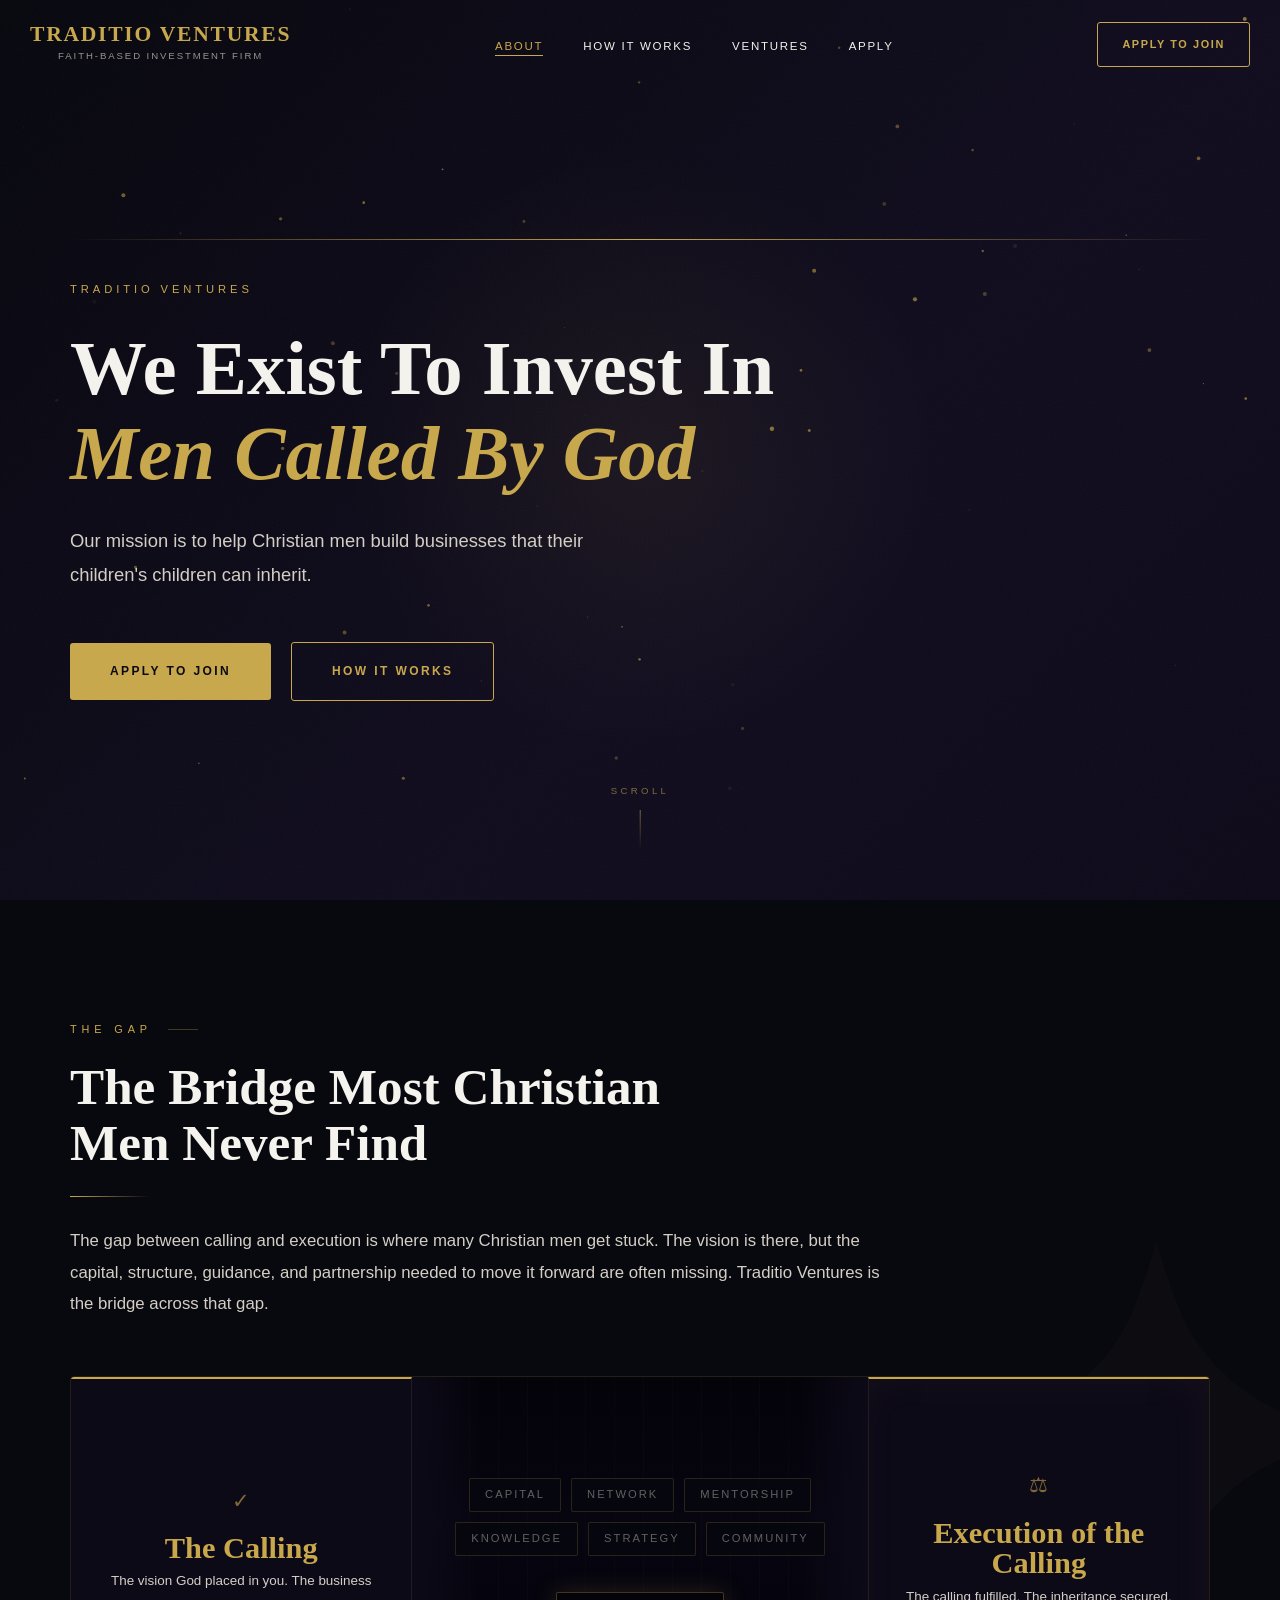
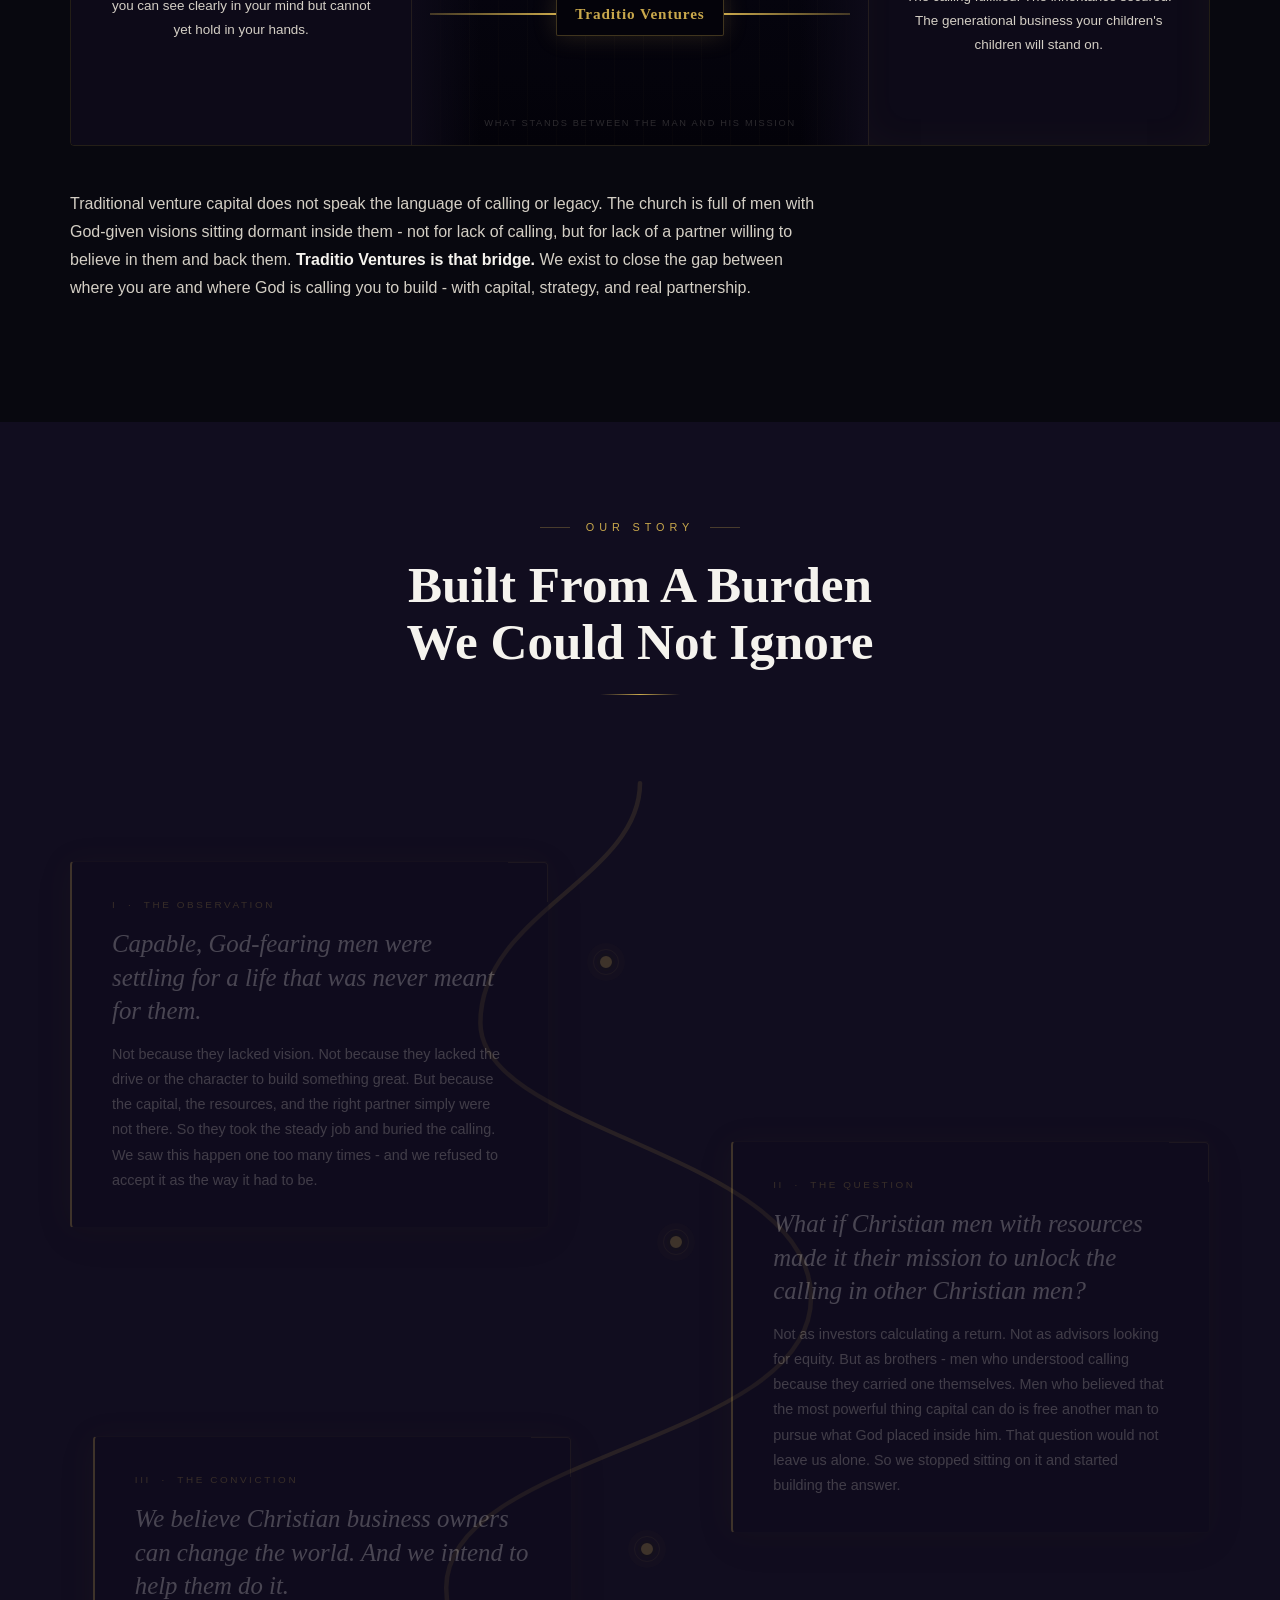
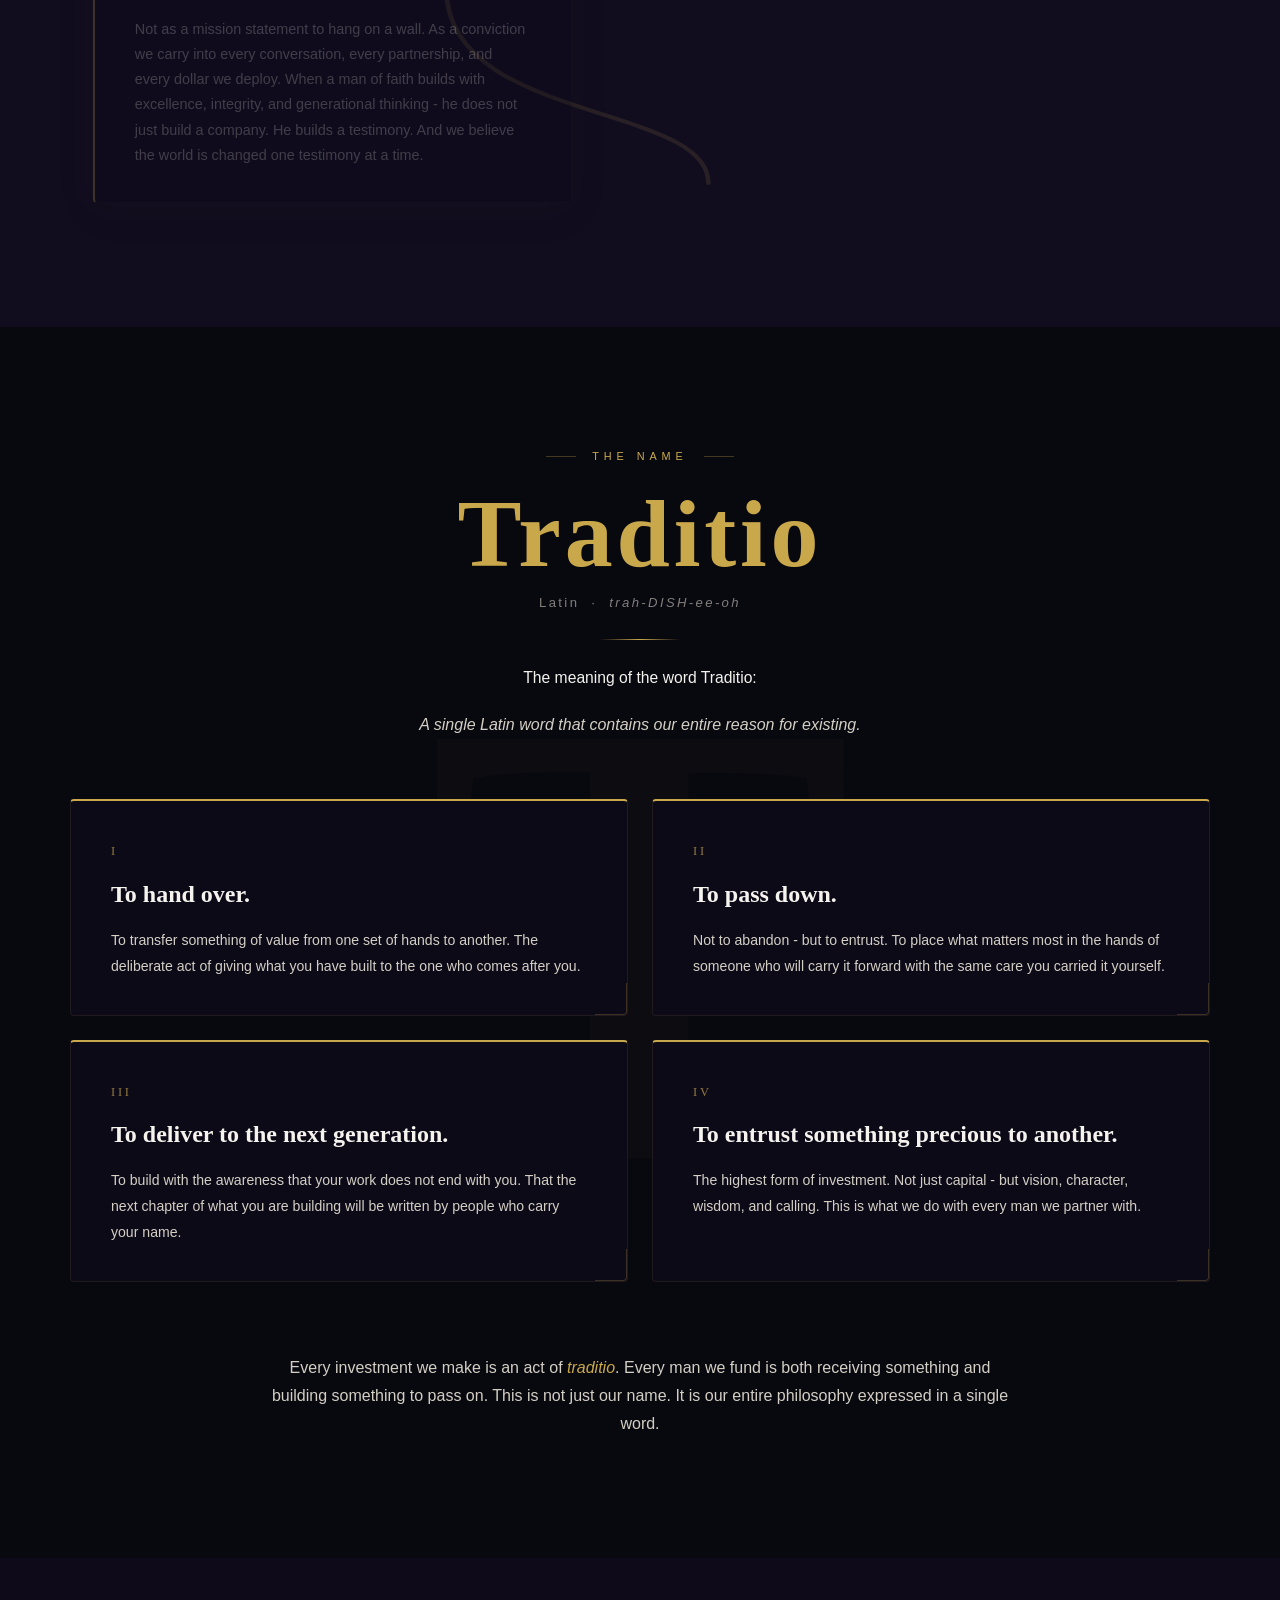
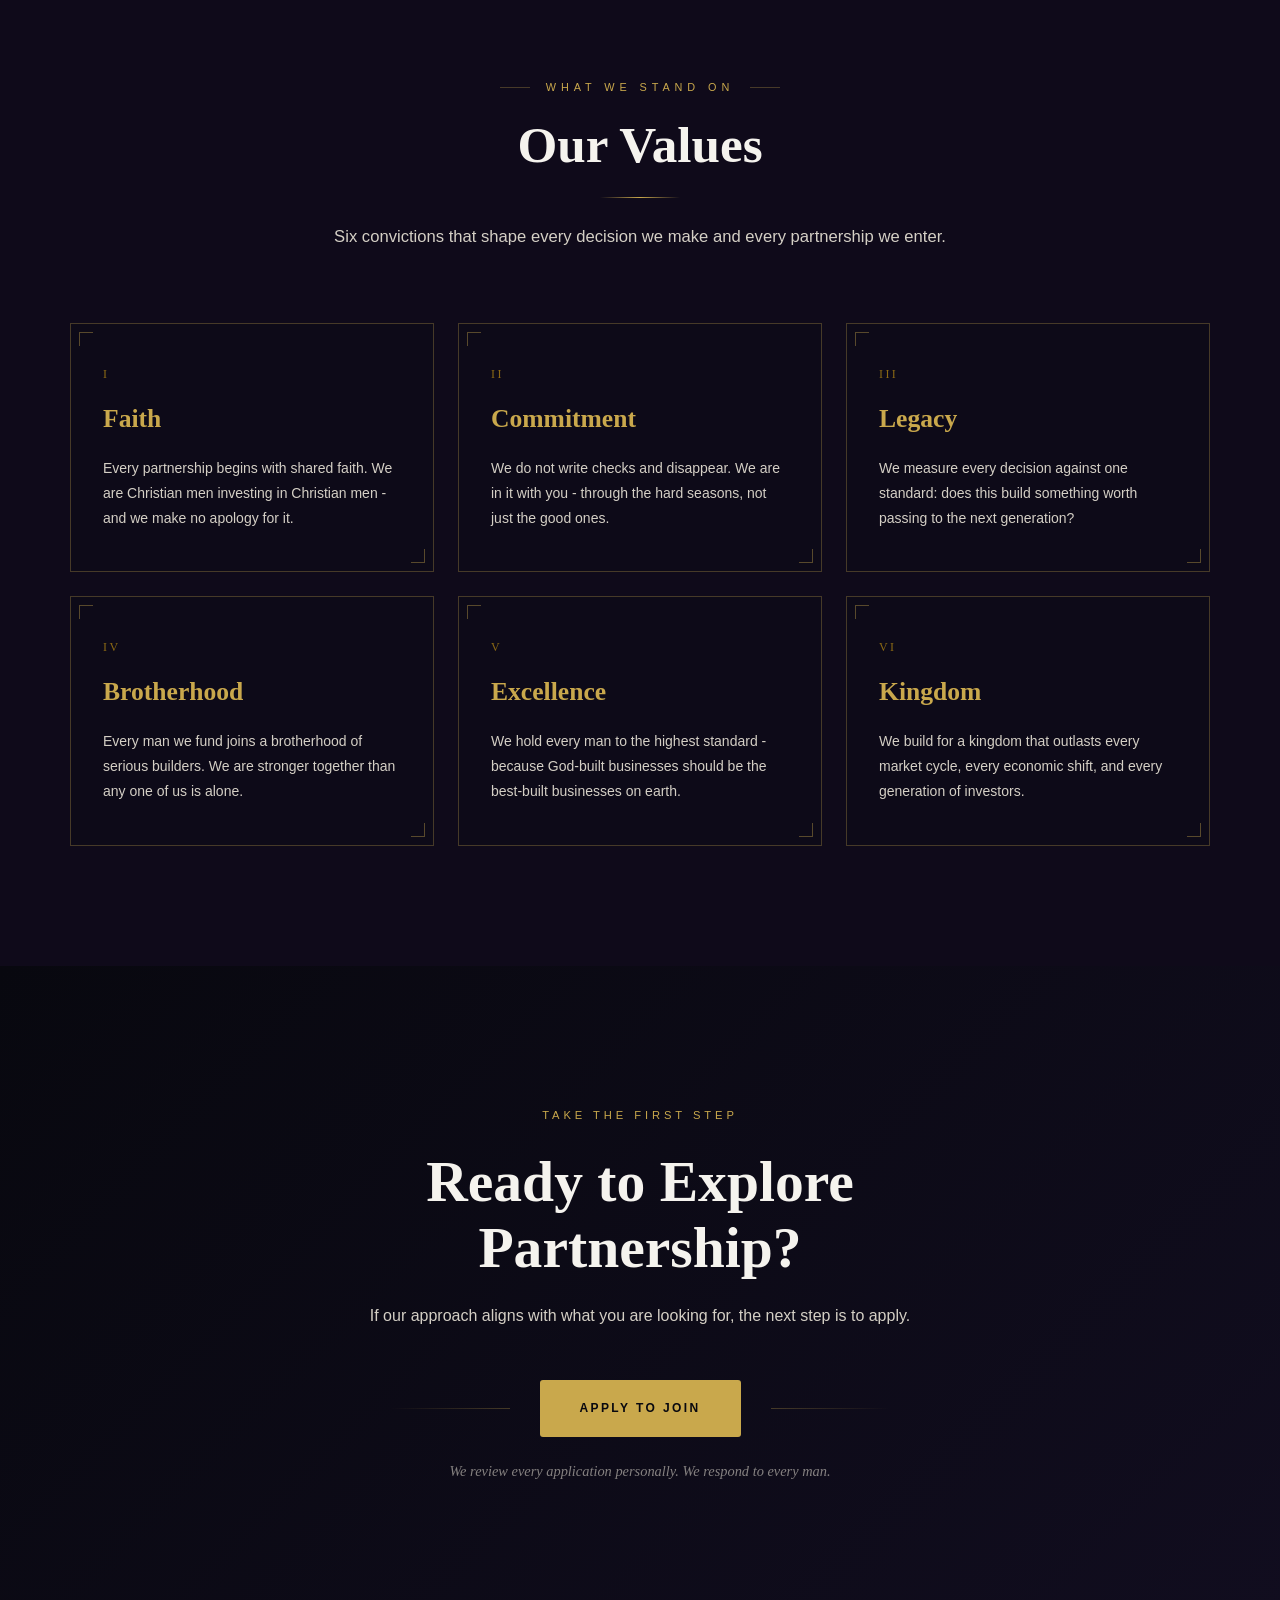
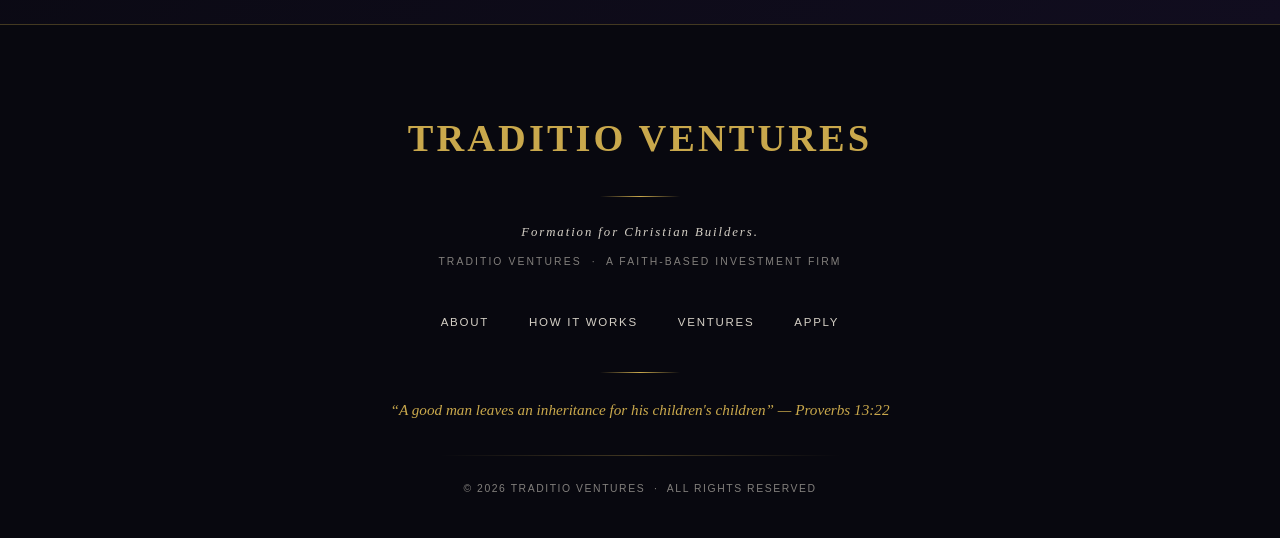
==== commit d0263db9: "Add files via upload" ====
--- a/about.html
+++ b/about.html
@@ -7,7 +7,7 @@
   <title>About - Traditio Ventures</title>
   <link rel="preconnect" href="https://fonts.googleapis.com" />
   <link rel="preconnect" href="https://fonts.gstatic.com" crossorigin />
-  <link rel="stylesheet" href="css/styles.css" />
+  <link rel="stylesheet" href="styles.css" />
 </head>
 <body>
 
@@ -1096,7 +1096,7 @@
     </div>
   </footer>
 
-  <script src="js/main.js"></script>
+  <script src="main.js"></script>
 </body>
 </html>
 
--- a/styles.css
+++ b/styles.css
@@ -0,0 +1,1735 @@
+/* ============================================================
+   TRADITIO VENTURES — GLOBAL STYLESHEET
+   Premium Faith-Based Venture Capital
+   Color System: Midnight Purple & Burnished Gold
+   ============================================================ */
+
+@import url('https://fonts.googleapis.com/css2?family=Cormorant+Garamond:ital,wght@0,300;0,400;0,500;0,600;0,700;1,300;1,400;1,500;1,600;1,700&family=Montserrat:ital,wght@0,300;0,400;0,500;0,600;0,700;1,300;1,400&display=swap');
+
+/* ============================================================
+   CSS CUSTOM PROPERTIES
+   ============================================================ */
+:root {
+  /* Background Colors */
+  --bg-primary:    #08080F;
+  --bg-secondary:  #110D1F;
+  --bg-tertiary:   #0F0A1A;
+  --bg-card:       #0D0A18;
+
+  /* Gold Accents */
+  --gold:          #C9A84C;
+  --gold-warm:     #E8C96A;
+  --gold-muted:    #8B6914;
+  --gold-border:   rgba(201, 168, 76, 0.3);
+  --gold-glow:     rgba(201, 168, 76, 0.25);
+  --gold-glow-strong: rgba(232, 201, 106, 0.4);
+
+  /* Text Colors */
+  --text-primary:  #F5F3EE;
+  --text-secondary:#D4CFC5;
+  --text-muted:    rgba(212, 207, 197, 0.6);
+
+  /* Typography */
+  --font-display:  'Cormorant Garamond', Georgia, serif;
+  --font-body:     'Montserrat', -apple-system, sans-serif;
+
+  /* Spacing */
+  --pad-section:   120px;
+  --max-w:         1200px;
+  --gutter:        30px;
+
+  /* Transitions */
+  --ease:          0.3s ease;
+  --ease-slow:     0.6s ease;
+}
+
+/* ============================================================
+   RESET & BASE
+   ============================================================ */
+*, *::before, *::after {
+  box-sizing: border-box;
+  margin: 0;
+  padding: 0;
+}
+
+html {
+  scroll-behavior: smooth;
+  font-size: 16px;
+}
+
+body {
+  background-color: var(--bg-primary);
+  color: var(--text-primary);
+  font-family: var(--font-body);
+  font-weight: 400;
+  line-height: 1.75;
+  overflow-x: hidden;
+  -webkit-font-smoothing: antialiased;
+  -moz-osx-font-smoothing: grayscale;
+}
+
+/* Grain texture overlay */
+body::after {
+  content: '';
+  position: fixed;
+  inset: 0;
+  background-image:
+    url("data:image/svg+xml,%3Csvg xmlns='http://www.w3.org/2000/svg' width='300' height='300'%3E%3Cfilter id='n'%3E%3CfeTurbulence type='fractalNoise' baseFrequency='0.75' numOctaves='4' stitchTiles='stitch'/%3E%3C/filter%3E%3Crect width='300' height='300' filter='url(%23n)' opacity='1'/%3E%3C/svg%3E");
+  opacity: 0.028;
+  pointer-events: none;
+  z-index: 9999;
+}
+
+img { max-width: 100%; display: block; }
+a  { color: inherit; text-decoration: none; }
+ul { list-style: none; }
+button { cursor: pointer; border: none; background: none; font-family: inherit; }
+
+/* ============================================================
+   TYPOGRAPHY SYSTEM
+   ============================================================ */
+.t-display {
+  font-family: var(--font-display);
+  font-weight: 700;
+  line-height: 1.1;
+  color: var(--text-primary);
+}
+
+.t-display-italic {
+  font-family: var(--font-display);
+  font-style: italic;
+  font-weight: 600;
+  line-height: 1.15;
+  color: var(--gold);
+}
+
+.t-label {
+  font-family: var(--font-body);
+  font-weight: 300;
+  font-size: 0.7rem;
+  letter-spacing: 0.35em;
+  text-transform: uppercase;
+  color: var(--gold);
+}
+
+.t-body {
+  font-family: var(--font-body);
+  font-weight: 400;
+  color: var(--text-secondary);
+  line-height: 1.8;
+}
+
+.t-body-sm {
+  font-family: var(--font-body);
+  font-weight: 400;
+  font-size: 0.85rem;
+  color: var(--text-secondary);
+}
+
+/* ============================================================
+   LAYOUT UTILITIES
+   ============================================================ */
+.container {
+  max-width: var(--max-w);
+  margin: 0 auto;
+  padding: 0 var(--gutter);
+}
+
+.section-pad {
+  padding: var(--pad-section) 0;
+}
+
+.text-center { text-align: center; }
+.text-gold   { color: var(--gold); }
+.text-gold-warm { color: var(--gold-warm); }
+.text-cream  { color: var(--text-secondary); }
+
+/* ============================================================
+   GOLD DIVIDER LINE
+   ============================================================ */
+.gold-line {
+  width: 80px;
+  height: 1px;
+  background: linear-gradient(90deg, transparent, var(--gold), transparent);
+  margin: 24px auto;
+}
+
+.gold-line-full {
+  width: 100%;
+  height: 1px;
+  background: linear-gradient(90deg, transparent, var(--gold-border), transparent);
+}
+
+.gold-line-left {
+  width: 80px;
+  height: 1px;
+  background: linear-gradient(90deg, var(--gold), transparent);
+  margin: 24px 0;
+}
+
+/* ============================================================
+   BUTTONS
+   ============================================================ */
+.btn {
+  display: inline-flex;
+  align-items: center;
+  justify-content: center;
+  gap: 10px;
+  font-family: var(--font-body);
+  font-size: 0.75rem;
+  font-weight: 600;
+  letter-spacing: 0.2em;
+  text-transform: uppercase;
+  padding: 18px 40px;
+  border-radius: 3px;
+  transition: all var(--ease);
+  position: relative;
+  overflow: hidden;
+  min-height: 56px;
+}
+
+.btn::before {
+  content: '';
+  position: absolute;
+  inset: 0;
+  opacity: 0;
+  transition: opacity var(--ease);
+}
+
+/* Primary: gold fill */
+.btn-primary {
+  background: var(--gold);
+  color: var(--bg-primary);
+  box-shadow: 0 0 0 0 var(--gold-glow);
+}
+
+.btn-primary:hover {
+  background: var(--gold-warm);
+  box-shadow: 0 0 30px 8px var(--gold-glow), 0 0 60px 20px var(--gold-glow);
+  transform: translateY(-2px);
+}
+
+/* Secondary: gold outline */
+.btn-secondary {
+  background: transparent;
+  color: var(--gold);
+  border: 1px solid var(--gold);
+}
+
+.btn-secondary:hover {
+  background: var(--gold);
+  color: var(--bg-primary);
+  box-shadow: 0 0 25px 6px var(--gold-glow);
+  transform: translateY(-2px);
+}
+
+/* ============================================================
+   NAVIGATION
+   ============================================================ */
+.nav {
+  position: fixed;
+  top: 0;
+  left: 0;
+  right: 0;
+  z-index: 1000;
+  padding: 22px var(--gutter);
+  display: flex;
+  align-items: center;
+  justify-content: space-between;
+  transition: background var(--ease), border-bottom var(--ease), padding var(--ease);
+  background: transparent;
+}
+
+.nav.scrolled {
+  background: rgba(8, 8, 15, 0.96);
+  backdrop-filter: blur(20px);
+  -webkit-backdrop-filter: blur(20px);
+  border-bottom: 1px solid var(--gold-border);
+  padding: 16px var(--gutter);
+}
+
+.nav__brand {
+  display: flex;
+  flex-direction: column;
+  gap: 2px;
+  align-items: center;
+  text-align: center;
+}
+
+.nav__wordmark {
+  font-family: var(--font-display);
+  font-size: 1.35rem;
+  font-weight: 700;
+  letter-spacing: 0.08em;
+  color: var(--gold);
+  line-height: 1;
+}
+
+.nav__sub {
+  font-family: var(--font-body);
+  font-size: 0.6rem;
+  letter-spacing: 0.2em;
+  text-transform: uppercase;
+  color: var(--text-secondary);
+  opacity: 0.7;
+}
+
+.nav__links {
+  display: flex;
+  align-items: center;
+  gap: 40px;
+}
+
+.nav__link {
+  font-family: var(--font-body);
+  font-size: 0.72rem;
+  font-weight: 500;
+  letter-spacing: 0.15em;
+  text-transform: uppercase;
+  color: var(--text-primary);
+  position: relative;
+  transition: color var(--ease);
+}
+
+.nav__link::after {
+  content: '';
+  position: absolute;
+  bottom: -4px;
+  left: 0;
+  width: 0;
+  height: 1px;
+  background: var(--gold);
+  transition: width var(--ease);
+}
+
+.nav__link:hover {
+  color: var(--gold);
+}
+
+.nav__link:hover::after {
+  width: 100%;
+}
+
+.nav__cta {
+  font-size: 0.68rem;
+  padding: 12px 24px;
+  min-height: 44px;
+  letter-spacing: 0.15em;
+}
+
+/* Hamburger */
+.nav__hamburger {
+  display: none;
+  flex-direction: column;
+  gap: 6px;
+  padding: 8px;
+  cursor: pointer;
+  z-index: 1002;
+}
+
+.nav__hamburger span {
+  display: block;
+  width: 26px;
+  height: 1.5px;
+  background: var(--gold);
+  transition: all var(--ease);
+}
+
+.nav__hamburger.open span:nth-child(1) {
+  transform: translateY(7.5px) rotate(45deg);
+}
+.nav__hamburger.open span:nth-child(2) {
+  opacity: 0;
+}
+.nav__hamburger.open span:nth-child(3) {
+  transform: translateY(-7.5px) rotate(-45deg);
+}
+
+/* Mobile menu */
+.nav__mobile {
+  display: none;
+  position: fixed;
+  inset: 0;
+  background: rgba(8, 8, 15, 0.99);
+  backdrop-filter: blur(20px);
+  z-index: 1001;
+  flex-direction: column;
+  align-items: center;
+  justify-content: center;
+  gap: 40px;
+  transform: translateX(100%);
+  transition: transform 0.4s cubic-bezier(0.77, 0, 0.175, 1);
+}
+
+.nav__mobile.open {
+  transform: translateX(0);
+}
+
+.nav__mobile-link {
+  font-family: var(--font-display);
+  font-size: 2.5rem;
+  font-weight: 600;
+  color: var(--text-primary);
+  transition: color var(--ease);
+}
+
+.nav__mobile-link:hover {
+  color: var(--gold);
+}
+
+.nav__mobile .nav__cta {
+  margin-top: 20px;
+  font-size: 0.75rem;
+  padding: 16px 36px;
+}
+
+/* ============================================================
+   HERO BASE
+   ============================================================ */
+.hero {
+  position: relative;
+  min-height: 100vh;
+  display: flex;
+  align-items: center;
+  background: linear-gradient(135deg, var(--bg-primary) 0%, var(--bg-secondary) 60%, var(--bg-tertiary) 100%);
+  overflow: hidden;
+}
+
+.hero__bg {
+  position: absolute;
+  inset: 0;
+  pointer-events: none;
+}
+
+/* Radial light glow in hero */
+.hero__glow {
+  position: absolute;
+  width: 600px;
+  height: 600px;
+  border-radius: 50%;
+  background: radial-gradient(circle, rgba(201, 168, 76, 0.07) 0%, transparent 70%);
+  top: 50%;
+  left: 50%;
+  transform: translate(-50%, -50%);
+  pointer-events: none;
+}
+
+/* Canvas for particles */
+.hero__canvas {
+  position: absolute;
+  inset: 0;
+  width: 100%;
+  height: 100%;
+}
+
+.hero__content {
+  position: relative;
+  z-index: 2;
+  max-width: var(--max-w);
+  margin: 0 auto;
+  padding: 140px var(--gutter) 100px;
+  width: 100%;
+}
+
+/* Gold load line */
+.hero__line {
+  width: 0;
+  height: 1px;
+  background: linear-gradient(90deg, transparent, var(--gold), transparent);
+  margin-bottom: 40px;
+  transition: width 1.5s cubic-bezier(0.77, 0, 0.175, 1);
+}
+
+.hero__line.animate {
+  width: 100%;
+}
+
+.hero__label {
+  margin-bottom: 28px;
+}
+
+.hero__headline {
+  font-size: clamp(3rem, 6vw, 6rem);
+  max-width: 900px;
+  margin-bottom: 28px;
+}
+
+.hero__sub {
+  font-size: clamp(0.95rem, 1.5vw, 1.15rem);
+  max-width: 580px;
+  color: var(--text-secondary);
+  margin-bottom: 50px;
+  line-height: 1.85;
+}
+
+.hero__ctas {
+  display: flex;
+  gap: 20px;
+  flex-wrap: wrap;
+  align-items: center;
+}
+
+/* Scroll indicator */
+.hero__scroll {
+  position: absolute;
+  bottom: 50px;
+  left: 50%;
+  transform: translateX(-50%);
+  display: flex;
+  flex-direction: column;
+  align-items: center;
+  gap: 10px;
+  opacity: 0.6;
+  animation: scrollPulse 2s ease-in-out infinite;
+}
+
+.hero__scroll-text {
+  font-size: 0.6rem;
+  letter-spacing: 0.35em;
+  text-transform: uppercase;
+  color: var(--gold);
+}
+
+.hero__scroll-line {
+  width: 1px;
+  height: 40px;
+  background: linear-gradient(180deg, var(--gold), transparent);
+  animation: scrollLine 2s ease-in-out infinite;
+}
+
+@keyframes scrollPulse {
+  0%, 100% { opacity: 0.4; transform: translateX(-50%) translateY(0); }
+  50%       { opacity: 0.8; transform: translateX(-50%) translateY(6px); }
+}
+
+@keyframes scrollLine {
+  0%   { transform: scaleY(0); transform-origin: top; }
+  50%  { transform: scaleY(1); transform-origin: top; }
+  100% { transform: scaleY(0); transform-origin: bottom; }
+}
+
+/* ============================================================
+   SECTION LABELS & HEADLINES
+   ============================================================ */
+.section-label {
+  font-family: var(--font-body);
+  font-weight: 300;
+  font-size: 0.68rem;
+  letter-spacing: 0.45em;
+  text-transform: uppercase;
+  color: var(--gold);
+  margin-bottom: 20px;
+  display: flex;
+  align-items: center;
+  gap: 16px;
+}
+
+.section-label::before,
+.section-label::after {
+  content: '';
+  flex: 0 0 30px;
+  height: 1px;
+  background: var(--gold-border);
+}
+
+.section-label.center {
+  justify-content: center;
+}
+
+.section-label.left::before {
+  display: none;
+}
+
+.section-headline {
+  font-family: var(--font-display);
+  font-weight: 700;
+  font-size: clamp(2rem, 4vw, 3.5rem);
+  line-height: 1.1;
+  color: var(--text-primary);
+  margin-bottom: 20px;
+}
+
+.section-sub {
+  font-size: clamp(0.9rem, 1.3vw, 1.05rem);
+  color: var(--text-secondary);
+  line-height: 1.85;
+  max-width: 680px;
+}
+
+.section-sub.center {
+  margin: 0 auto;
+}
+
+/* ============================================================
+   ROMAN NUMERAL DECORATIVE BG
+   ============================================================ */
+.roman-bg {
+  position: absolute;
+  font-family: var(--font-display);
+  font-weight: 700;
+  font-size: clamp(12rem, 22vw, 20rem);
+  color: rgba(201, 168, 76, 0.035);
+  line-height: 1;
+  pointer-events: none;
+  user-select: none;
+  letter-spacing: -0.02em;
+}
+
+/* ============================================================
+   CARDS
+   ============================================================ */
+.card {
+  background: var(--bg-card);
+  border: 1px solid var(--gold-border);
+  border-radius: 4px;
+  padding: 40px;
+  position: relative;
+  transition: transform var(--ease), box-shadow var(--ease), border-color var(--ease);
+  overflow: hidden;
+}
+
+.card:hover {
+  transform: translateY(-6px);
+  box-shadow: 0 20px 60px rgba(0, 0, 0, 0.5), 0 0 30px var(--gold-glow);
+  border-color: rgba(201, 168, 76, 0.5);
+}
+
+/* Gold top border accent */
+.card--top-border {
+  border-top: 2px solid var(--gold);
+  border-left: 1px solid var(--gold-border);
+  border-right: 1px solid var(--gold-border);
+  border-bottom: 1px solid var(--gold-border);
+}
+
+/* Gold left border accent */
+.card--left-border {
+  border-left: 2px solid var(--gold);
+  border-top: 1px solid var(--gold-border);
+  border-right: 1px solid var(--gold-border);
+  border-bottom: 1px solid var(--gold-border);
+}
+
+/* Corner accents */
+.card--corners::before,
+.card--corners::after {
+  content: '';
+  position: absolute;
+  width: 16px;
+  height: 16px;
+  border-color: var(--gold);
+  border-style: solid;
+  opacity: 0.6;
+}
+
+.card--corners::before {
+  top: 10px;
+  left: 10px;
+  border-width: 1px 0 0 1px;
+}
+
+.card--corners::after {
+  bottom: 10px;
+  right: 10px;
+  border-width: 0 1px 1px 0;
+}
+
+/* ============================================================
+   STATEMENT SECTION
+   ============================================================ */
+.statement-section {
+  background: var(--bg-secondary);
+  padding: 120px 0;
+  position: relative;
+  overflow: hidden;
+}
+
+.statement__quote-mark {
+  font-family: var(--font-display);
+  font-size: 18rem;
+  color: rgba(201, 168, 76, 0.08);
+  line-height: 0.6;
+  position: absolute;
+  top: 20px;
+  left: 40px;
+  pointer-events: none;
+  font-style: italic;
+}
+
+.statement__text {
+  font-family: var(--font-display);
+  font-style: italic;
+  font-size: clamp(1.5rem, 3vw, 2.5rem);
+  font-weight: 500;
+  color: var(--gold);
+  line-height: 1.5;
+  max-width: 900px;
+  margin: 0 auto;
+  position: relative;
+  z-index: 1;
+}
+
+.statement__attribution {
+  font-size: 0.68rem;
+  letter-spacing: 0.3em;
+  text-transform: uppercase;
+  color: var(--text-muted);
+  margin-top: 30px;
+  text-align: center;
+}
+
+/* ============================================================
+   BELIEFS SECTION
+   ============================================================ */
+.belief-item {
+  position: relative;
+  padding: 60px 0;
+  border-bottom: 1px solid var(--gold-border);
+  overflow: hidden;
+}
+
+.belief-item:last-child {
+  border-bottom: none;
+}
+
+.belief-item__roman {
+  top: 50%;
+  right: -20px;
+  transform: translateY(-50%);
+  opacity: 0.04;
+}
+
+.belief-item__number {
+  font-family: var(--font-display);
+  font-size: 0.85rem;
+  color: var(--gold);
+  letter-spacing: 0.2em;
+  margin-bottom: 12px;
+  display: block;
+}
+
+.belief-item__title {
+  font-family: var(--font-display);
+  font-size: clamp(1.4rem, 2.5vw, 2rem);
+  font-weight: 700;
+  color: var(--text-primary);
+  margin-bottom: 16px;
+}
+
+.belief-item__body {
+  font-size: 1rem;
+  color: var(--text-secondary);
+  max-width: 680px;
+  line-height: 1.85;
+}
+
+/* ============================================================
+   COMPARISON TABLE
+   ============================================================ */
+.comparison {
+  display: grid;
+  grid-template-columns: 1fr 1fr;
+  gap: 0;
+  border: 1px solid var(--gold-border);
+  border-radius: 4px;
+  overflow: hidden;
+  margin-top: 60px;
+}
+
+.comparison__header {
+  padding: 24px 32px;
+  display: flex;
+  align-items: center;
+  gap: 12px;
+  font-family: var(--font-body);
+  font-size: 0.8rem;
+  font-weight: 600;
+  letter-spacing: 0.15em;
+  text-transform: uppercase;
+}
+
+.comparison__header--trad {
+  background: rgba(255,255,255,0.03);
+  color: var(--text-secondary);
+  border-right: 1px solid var(--gold-border);
+}
+
+.comparison__header--tv {
+  background: rgba(201, 168, 76, 0.06);
+  color: var(--gold);
+}
+
+.comparison__row {
+  display: contents;
+}
+
+.comparison__cell {
+  padding: 22px 32px;
+  font-size: 0.9rem;
+  color: var(--text-secondary);
+  border-top: 1px solid var(--gold-border);
+  display: flex;
+  align-items: center;
+  gap: 12px;
+  line-height: 1.5;
+}
+
+.comparison__cell--trad {
+  background: rgba(255,255,255,0.015);
+  border-right: 1px solid var(--gold-border);
+}
+
+.comparison__cell--tv {
+  background: rgba(201, 168, 76, 0.04);
+  color: var(--text-primary);
+  border-left: 2px solid var(--gold);
+}
+
+.comparison__icon {
+  flex-shrink: 0;
+  width: 18px;
+  height: 18px;
+  display: flex;
+  align-items: center;
+  justify-content: center;
+  font-size: 0.75rem;
+}
+
+.comparison__icon--x {
+  color: rgba(200, 80, 80, 0.7);
+}
+
+.comparison__icon--check {
+  color: var(--gold);
+}
+
+/* ============================================================
+   PHILOSOPHY PILLARS
+   ============================================================ */
+.pillar {
+  position: relative;
+  padding: 80px 0;
+  overflow: hidden;
+  border-bottom: 1px solid var(--gold-border);
+}
+
+.pillar:last-child { border-bottom: none; }
+
+.pillar__inner {
+  display: grid;
+  grid-template-columns: 140px 1fr;
+  gap: 60px;
+  align-items: start;
+  max-width: var(--max-w);
+  margin: 0 auto;
+  padding: 0 var(--gutter);
+}
+
+.pillar__numeral {
+  font-family: var(--font-display);
+  font-size: 8rem;
+  font-weight: 700;
+  color: rgba(201, 168, 76, 0.15);
+  line-height: 0.85;
+  padding-top: 6px;
+}
+
+.pillar__content {
+  border-top: 1px solid var(--gold);
+  padding-top: 30px;
+}
+
+.pillar__name {
+  font-family: var(--font-display);
+  font-size: clamp(2rem, 3.5vw, 3rem);
+  font-weight: 700;
+  color: var(--gold);
+  margin-bottom: 8px;
+}
+
+.pillar__subtitle {
+  font-family: var(--font-body);
+  font-size: 0.75rem;
+  letter-spacing: 0.2em;
+  text-transform: uppercase;
+  color: var(--text-secondary);
+  margin-bottom: 24px;
+}
+
+.pillar__body {
+  font-size: 1.05rem;
+  color: var(--text-secondary);
+  max-width: 620px;
+  line-height: 1.85;
+}
+
+/* ============================================================
+   STATS SECTION
+   ============================================================ */
+.stats-grid {
+  display: grid;
+  grid-template-columns: repeat(4, 1fr);
+  gap: 0;
+}
+
+.stat-item {
+  padding: 60px 40px;
+  text-align: center;
+  position: relative;
+}
+
+.stat-item + .stat-item::before {
+  content: '';
+  position: absolute;
+  left: 0;
+  top: 50%;
+  transform: translateY(-50%);
+  width: 1px;
+  height: 60%;
+  background: var(--gold-border);
+}
+
+.stat-item__number {
+  font-family: var(--font-display);
+  font-size: clamp(3rem, 5vw, 4.5rem);
+  font-weight: 700;
+  color: var(--gold);
+  line-height: 1;
+  margin-bottom: 12px;
+  display: block;
+}
+
+.stat-item__label {
+  font-size: 0.65rem;
+  letter-spacing: 0.3em;
+  text-transform: uppercase;
+  color: var(--text-secondary);
+  font-weight: 500;
+}
+
+/* ============================================================
+   SCRIPTURE SECTION
+   ============================================================ */
+.scripture-section {
+  background: var(--bg-primary);
+  padding: 160px 0;
+  position: relative;
+  overflow: hidden;
+  text-align: center;
+}
+
+.scripture__bg-letter {
+  position: absolute;
+  top: 50%;
+  left: 50%;
+  transform: translate(-50%, -50%);
+  font-family: var(--font-display);
+  font-size: 40vw;
+  font-weight: 700;
+  color: rgba(201, 168, 76, 0.025);
+  line-height: 1;
+  pointer-events: none;
+  user-select: none;
+}
+
+.scripture__verse {
+  font-family: var(--font-display);
+  font-style: italic;
+  font-size: clamp(1.6rem, 3.5vw, 2.8rem);
+  font-weight: 500;
+  color: var(--gold);
+  max-width: 800px;
+  margin: 0 auto 24px;
+  line-height: 1.5;
+  position: relative;
+  z-index: 1;
+}
+
+.scripture__ref {
+  font-size: 0.72rem;
+  letter-spacing: 0.35em;
+  text-transform: uppercase;
+  color: var(--text-secondary);
+  position: relative;
+  z-index: 1;
+}
+
+/* ============================================================
+   TESTIMONIALS
+   ============================================================ */
+.testimonials-grid {
+  display: grid;
+  grid-template-columns: repeat(3, 1fr);
+  gap: var(--gutter);
+  margin-top: 60px;
+}
+
+.testimonial-card {
+  background: var(--bg-card);
+  border-top: 2px solid var(--gold);
+  border-left: 1px solid var(--gold-border);
+  border-right: 1px solid var(--gold-border);
+  border-bottom: 1px solid var(--gold-border);
+  padding: 44px 36px 40px;
+  position: relative;
+  transition: transform var(--ease), box-shadow var(--ease);
+}
+
+.testimonial-card:hover {
+  transform: translateY(-6px);
+  box-shadow: 0 20px 50px rgba(0,0,0,0.4), 0 0 20px var(--gold-glow);
+}
+
+.testimonial-card__mark {
+  font-family: var(--font-display);
+  font-size: 6rem;
+  color: var(--gold);
+  opacity: 0.2;
+  line-height: 0.7;
+  margin-bottom: 20px;
+  display: block;
+}
+
+.testimonial-card__text {
+  font-family: var(--font-display);
+  font-style: italic;
+  font-size: 1.15rem;
+  color: var(--text-secondary);
+  line-height: 1.7;
+  margin-bottom: 28px;
+}
+
+.testimonial-card__name {
+  font-family: var(--font-body);
+  font-weight: 600;
+  font-size: 0.8rem;
+  letter-spacing: 0.1em;
+  color: var(--gold);
+  text-transform: uppercase;
+  margin-bottom: 4px;
+}
+
+.testimonial-card__meta {
+  font-size: 0.75rem;
+  color: var(--text-muted);
+}
+
+/* ============================================================
+   APPLY / CTA SECTION
+   ============================================================ */
+.cta-section {
+  background: linear-gradient(135deg, var(--bg-primary) 0%, var(--bg-secondary) 100%);
+  padding: 140px 0;
+  text-align: center;
+  position: relative;
+  overflow: hidden;
+}
+
+.cta-section__headline {
+  font-family: var(--font-display);
+  font-size: clamp(2.2rem, 4.5vw, 4rem);
+  font-weight: 700;
+  color: var(--text-primary);
+  max-width: 780px;
+  margin: 0 auto 20px;
+  line-height: 1.15;
+}
+
+.cta-section__sub {
+  font-size: 1rem;
+  color: var(--text-secondary);
+  margin-bottom: 50px;
+}
+
+.cta-section__note {
+  font-family: var(--font-display);
+  font-style: italic;
+  font-size: 0.9rem;
+  color: var(--text-muted);
+  margin-top: 22px;
+}
+
+/* Decorative lines around CTA button */
+.cta-section__deco {
+  display: flex;
+  align-items: center;
+  justify-content: center;
+  gap: 30px;
+  margin: 0 auto;
+  max-width: 500px;
+}
+
+.cta-section__deco-line {
+  flex: 1;
+  height: 1px;
+  background: linear-gradient(90deg, transparent, var(--gold-border));
+}
+
+.cta-section__deco-line:last-child {
+  background: linear-gradient(270deg, transparent, var(--gold-border));
+}
+
+/* ============================================================
+   FOOTER
+   ============================================================ */
+.footer {
+  background: var(--bg-primary);
+  padding: 80px 0 40px;
+  text-align: center;
+  border-top: 1px solid var(--gold-border);
+}
+
+.footer__wordmark {
+  font-family: var(--font-display);
+  font-size: 2.4rem;
+  font-weight: 700;
+  letter-spacing: 0.08em;
+  color: var(--gold);
+  margin-bottom: 16px;
+}
+
+.footer__tagline {
+  font-size: 0.8rem;
+  letter-spacing: 0.15em;
+  color: var(--text-secondary);
+  margin-bottom: 10px;
+  font-style: italic;
+  font-family: var(--font-display);
+}
+
+.footer__parent {
+  font-size: 0.65rem;
+  letter-spacing: 0.2em;
+  text-transform: uppercase;
+  color: var(--text-muted);
+  margin-bottom: 40px;
+}
+
+.footer__parent a {
+  color: var(--gold);
+  transition: opacity var(--ease);
+}
+
+.footer__parent a:hover { opacity: 0.7; }
+
+.footer__nav {
+  display: flex;
+  align-items: center;
+  justify-content: center;
+  gap: 40px;
+  margin-bottom: 40px;
+  flex-wrap: wrap;
+}
+
+.footer__nav-link {
+  font-size: 0.72rem;
+  letter-spacing: 0.15em;
+  text-transform: uppercase;
+  color: var(--text-secondary);
+  transition: color var(--ease);
+}
+
+.footer__nav-link:hover { color: var(--gold); }
+
+.footer__scripture {
+  font-family: var(--font-display);
+  font-style: italic;
+  font-size: 0.95rem;
+  color: var(--gold);
+  margin-bottom: 32px;
+}
+
+.footer__copy {
+  font-size: 0.65rem;
+  letter-spacing: 0.15em;
+  color: var(--text-muted);
+  text-transform: uppercase;
+}
+
+/* ============================================================
+   FORM STYLES
+   ============================================================ */
+.form-group {
+  margin-bottom: 28px;
+}
+
+.form-label {
+  display: block;
+  font-size: 0.68rem;
+  letter-spacing: 0.25em;
+  text-transform: uppercase;
+  color: var(--gold);
+  margin-bottom: 10px;
+  font-weight: 500;
+}
+
+.form-input,
+.form-textarea,
+.form-select {
+  width: 100%;
+  background: rgba(255,255,255,0.03);
+  border: 1px solid var(--gold-border);
+  border-radius: 3px;
+  padding: 16px 20px;
+  font-family: var(--font-body);
+  font-size: 0.9rem;
+  color: var(--text-primary);
+  transition: border-color var(--ease), box-shadow var(--ease);
+  outline: none;
+  appearance: none;
+}
+
+.form-input::placeholder,
+.form-textarea::placeholder {
+  color: var(--text-muted);
+}
+
+.form-input:focus,
+.form-textarea:focus,
+.form-select:focus {
+  border-color: var(--gold);
+  box-shadow: 0 0 0 3px rgba(201, 168, 76, 0.1);
+}
+
+.form-textarea {
+  min-height: 140px;
+  resize: vertical;
+  line-height: 1.7;
+}
+
+.form-select {
+  background-image: url("data:image/svg+xml,%3Csvg xmlns='http://www.w3.org/2000/svg' width='12' height='8' viewBox='0 0 12 8'%3E%3Cpath d='M1 1l5 5 5-5' stroke='%23C9A84C' stroke-width='1.5' fill='none' stroke-linecap='round'/%3E%3C/svg%3E");
+  background-repeat: no-repeat;
+  background-position: right 18px center;
+  padding-right: 44px;
+  cursor: pointer;
+}
+
+.form-select option {
+  background: var(--bg-card);
+  color: var(--text-primary);
+}
+
+.form-grid-2 {
+  display: grid;
+  grid-template-columns: 1fr 1fr;
+  gap: 24px;
+}
+
+/* ============================================================
+   WHAT WE LOOK FOR / VALUES GRIDS
+   ============================================================ */
+.criteria-grid {
+  display: grid;
+  grid-template-columns: repeat(2, 1fr);
+  gap: 24px;
+  margin-top: 60px;
+}
+
+.criteria-card {
+  background: var(--bg-card);
+  border-left: 2px solid var(--gold);
+  border-top: 1px solid var(--gold-border);
+  border-right: 1px solid var(--gold-border);
+  border-bottom: 1px solid var(--gold-border);
+  padding: 32px 36px;
+  transition: transform var(--ease), box-shadow var(--ease);
+}
+
+.criteria-card:hover {
+  transform: translateX(6px);
+  box-shadow: 0 8px 30px rgba(0,0,0,0.3);
+}
+
+.criteria-card__title {
+  font-family: var(--font-display);
+  font-size: 1.3rem;
+  font-weight: 600;
+  color: var(--gold);
+  margin-bottom: 10px;
+}
+
+.criteria-card__body {
+  font-size: 0.9rem;
+  color: var(--text-secondary);
+  line-height: 1.75;
+}
+
+/* Values grid */
+.values-grid {
+  display: grid;
+  grid-template-columns: repeat(3, 1fr);
+  gap: 24px;
+  margin-top: 60px;
+}
+
+.value-card {
+  background: var(--bg-card);
+  border: 1px solid var(--gold-border);
+  padding: 40px 32px;
+  position: relative;
+  transition: transform var(--ease), box-shadow var(--ease), border-color var(--ease);
+}
+
+.value-card::before,
+.value-card::after {
+  content: '';
+  position: absolute;
+  width: 14px;
+  height: 14px;
+  border-color: var(--gold);
+  border-style: solid;
+  opacity: 0.4;
+  transition: opacity var(--ease);
+}
+
+.value-card::before {
+  top: 8px;
+  left: 8px;
+  border-width: 1px 0 0 1px;
+}
+
+.value-card::after {
+  bottom: 8px;
+  right: 8px;
+  border-width: 0 1px 1px 0;
+}
+
+.value-card:hover {
+  transform: translateY(-4px);
+  box-shadow: 0 16px 40px rgba(0,0,0,0.4), 0 0 20px var(--gold-glow);
+  border-color: rgba(201, 168, 76, 0.4);
+}
+
+.value-card:hover::before,
+.value-card:hover::after {
+  opacity: 1;
+}
+
+.value-card__roman {
+  font-family: var(--font-display);
+  font-size: 0.75rem;
+  color: var(--gold-muted);
+  letter-spacing: 0.2em;
+  margin-bottom: 12px;
+  display: block;
+}
+
+.value-card__name {
+  font-family: var(--font-display);
+  font-size: 1.6rem;
+  font-weight: 700;
+  color: var(--gold);
+  margin-bottom: 14px;
+}
+
+.value-card__body {
+  font-size: 0.875rem;
+  color: var(--text-secondary);
+  line-height: 1.8;
+}
+
+/* What We Offer */
+.offerings-grid {
+  display: grid;
+  grid-template-columns: repeat(4, 1fr);
+  gap: 24px;
+  margin-top: 60px;
+}
+
+.offering-card {
+  background: var(--bg-card);
+  border-top: 2px solid var(--gold);
+  border-left: 1px solid var(--gold-border);
+  border-right: 1px solid var(--gold-border);
+  border-bottom: 1px solid var(--gold-border);
+  padding: 36px 28px;
+  text-align: center;
+  transition: transform var(--ease), box-shadow var(--ease);
+}
+
+.offering-card:hover {
+  transform: translateY(-6px);
+  box-shadow: 0 20px 50px rgba(0,0,0,0.4), 0 0 25px var(--gold-glow);
+}
+
+.offering-card__icon {
+  width: 48px;
+  height: 48px;
+  border: 1px solid var(--gold-border);
+  border-radius: 50%;
+  display: flex;
+  align-items: center;
+  justify-content: center;
+  margin: 0 auto 20px;
+  font-size: 1.2rem;
+  color: var(--gold);
+}
+
+.offering-card__title {
+  font-family: var(--font-display);
+  font-size: 1.4rem;
+  font-weight: 600;
+  color: var(--gold);
+  margin-bottom: 12px;
+}
+
+.offering-card__body {
+  font-size: 0.875rem;
+  color: var(--text-secondary);
+  line-height: 1.75;
+}
+
+/* The Covenant pull quote */
+.covenant-section {
+  background: var(--bg-secondary);
+  padding: 120px 0;
+  text-align: center;
+  position: relative;
+  overflow: hidden;
+}
+
+.covenant__quote {
+  font-family: var(--font-display);
+  font-style: italic;
+  font-size: clamp(1.6rem, 3vw, 2.6rem);
+  font-weight: 600;
+  color: var(--gold);
+  max-width: 800px;
+  margin: 0 auto 32px;
+  line-height: 1.5;
+  position: relative;
+  z-index: 1;
+}
+
+.covenant__body {
+  font-size: 1rem;
+  color: var(--text-secondary);
+  max-width: 640px;
+  margin: 0 auto;
+  line-height: 1.85;
+  position: relative;
+  z-index: 1;
+}
+
+/* Apply Steps */
+.steps-grid {
+  display: grid;
+  grid-template-columns: repeat(3, 1fr);
+  gap: var(--gutter);
+  margin-top: 60px;
+}
+
+.step-card {
+  background: var(--bg-card);
+  border: 1px solid var(--gold-border);
+  border-top: 2px solid var(--gold);
+  padding: 44px 36px;
+  text-align: center;
+  transition: transform var(--ease), box-shadow var(--ease);
+}
+
+.step-card:hover {
+  transform: translateY(-4px);
+  box-shadow: 0 16px 40px rgba(0,0,0,0.4), 0 0 20px var(--gold-glow);
+}
+
+.step-card__number {
+  font-family: var(--font-display);
+  font-size: 4rem;
+  font-weight: 700;
+  color: rgba(201, 168, 76, 0.2);
+  line-height: 1;
+  margin-bottom: 16px;
+}
+
+.step-card__title {
+  font-family: var(--font-display);
+  font-size: 1.5rem;
+  font-weight: 700;
+  color: var(--gold);
+  margin-bottom: 12px;
+}
+
+.step-card__body {
+  font-size: 0.9rem;
+  color: var(--text-secondary);
+  line-height: 1.75;
+}
+
+/* ============================================================
+   ABOUT — THE GAP SECTION
+   ============================================================ */
+.gap-section {
+  background: var(--bg-primary);
+  padding: var(--pad-section) 0;
+  position: relative;
+  overflow: hidden;
+}
+
+.gap-section__bg-symbol {
+  position: absolute;
+  right: -80px;
+  top: 50%;
+  transform: translateY(-50%);
+  font-family: var(--font-display);
+  font-size: 40vw;
+  color: rgba(201, 168, 76, 0.025);
+  line-height: 1;
+  pointer-events: none;
+  font-weight: 700;
+}
+
+.gap-section__body {
+  font-size: clamp(1rem, 1.4vw, 1.15rem);
+  color: var(--text-secondary);
+  max-width: 760px;
+  line-height: 2;
+}
+
+.gap-section__body p + p {
+  margin-top: 20px;
+}
+
+/* Traditio definition */
+.definition-section {
+  background: var(--bg-primary);
+  padding: var(--pad-section) 0;
+  position: relative;
+  overflow: hidden;
+}
+
+.definition__header {
+  margin-bottom: 50px;
+}
+
+.definition__word {
+  font-family: var(--font-display);
+  font-size: clamp(3rem, 6vw, 5.5rem);
+  font-weight: 700;
+  color: var(--gold);
+  letter-spacing: 0.08em;
+  line-height: 1;
+  margin-bottom: 8px;
+}
+
+.definition__phonetic {
+  font-family: var(--font-display);
+  font-style: italic;
+  font-size: 1.1rem;
+  color: var(--text-muted);
+}
+
+.definition__items {
+  border-top: 1px solid var(--gold-border);
+}
+
+.definition__item {
+  padding: 32px 0;
+  border-bottom: 1px solid var(--gold-border);
+  display: grid;
+  grid-template-columns: 32px 1fr;
+  gap: 24px;
+  align-items: start;
+}
+
+.definition__dot {
+  width: 6px;
+  height: 6px;
+  border-radius: 50%;
+  background: var(--gold);
+  margin-top: 10px;
+}
+
+.definition__meaning {
+  font-family: var(--font-display);
+  font-size: clamp(1.1rem, 2vw, 1.5rem);
+  font-weight: 600;
+  color: var(--text-primary);
+  margin-bottom: 8px;
+}
+
+.definition__context {
+  font-size: 0.9rem;
+  color: var(--text-secondary);
+  line-height: 1.8;
+}
+
+/* ============================================================
+   SCROLL ANIMATIONS
+   ============================================================ */
+.fade-up {
+  opacity: 0;
+  transform: translateY(40px);
+  transition: opacity 0.7s ease, transform 0.7s ease;
+}
+
+.fade-up.visible {
+  opacity: 1;
+  transform: translateY(0);
+}
+
+.fade-up-delay-1 { transition-delay: 0.1s; }
+.fade-up-delay-2 { transition-delay: 0.2s; }
+.fade-up-delay-3 { transition-delay: 0.3s; }
+.fade-up-delay-4 { transition-delay: 0.4s; }
+.fade-up-delay-5 { transition-delay: 0.5s; }
+
+.fade-in {
+  opacity: 0;
+  transition: opacity 0.8s ease;
+}
+
+.fade-in.visible {
+  opacity: 1;
+}
+
+/* ============================================================
+   SECTION BACKGROUNDS
+   ============================================================ */
+.bg-primary   { background-color: var(--bg-primary); }
+.bg-secondary { background-color: var(--bg-secondary); }
+.bg-tertiary  { background-color: var(--bg-tertiary); }
+
+/* Subtle geometric pattern */
+.bg-pattern::before {
+  content: '';
+  position: absolute;
+  inset: 0;
+  background-image:
+    linear-gradient(rgba(201, 168, 76, 0.03) 1px, transparent 1px),
+    linear-gradient(90deg, rgba(201, 168, 76, 0.03) 1px, transparent 1px);
+  background-size: 60px 60px;
+  pointer-events: none;
+}
+
+/* ============================================================
+   PAGE TRANSITION
+   ============================================================ */
+.page-loader {
+  position: fixed;
+  inset: 0;
+  background: var(--bg-primary);
+  z-index: 10000;
+  display: flex;
+  align-items: center;
+  justify-content: center;
+  transition: opacity 0.6s ease, visibility 0.6s ease;
+}
+
+.page-loader.loaded {
+  opacity: 0;
+  visibility: hidden;
+}
+
+.page-loader__text {
+  font-family: var(--font-display);
+  font-size: 1.8rem;
+  font-weight: 700;
+  letter-spacing: 0.1em;
+  color: var(--gold);
+  opacity: 0;
+  animation: loaderFade 1.5s ease forwards;
+}
+
+@keyframes loaderFade {
+  0%   { opacity: 0; transform: translateY(10px); }
+  40%  { opacity: 1; transform: translateY(0); }
+  80%  { opacity: 1; }
+  100% { opacity: 0; }
+}
+
+/* ============================================================
+   ACTIVE NAV LINK
+   ============================================================ */
+.nav__link.active {
+  color: var(--gold);
+}
+
+.nav__link.active::after {
+  width: 100%;
+}
+
+/* ============================================================
+   RESPONSIVE — TABLET (max 1024px)
+   ============================================================ */
+@media (max-width: 1024px) {
+  :root { --pad-section: 80px; }
+
+  .stats-grid            { grid-template-columns: repeat(2, 1fr); }
+  .testimonials-grid     { grid-template-columns: repeat(2, 1fr); }
+  .offerings-grid        { grid-template-columns: repeat(2, 1fr); }
+  .values-grid           { grid-template-columns: repeat(2, 1fr); }
+  .criteria-grid         { grid-template-columns: 1fr; }
+
+  .pillar__inner {
+    grid-template-columns: 100px 1fr;
+    gap: 30px;
+  }
+
+  .pillar__numeral { font-size: 5.5rem; }
+}
+
+/* ============================================================
+   RESPONSIVE — MOBILE (max 768px)
+   ============================================================ */
+@media (max-width: 768px) {
+  :root { --pad-section: 60px; }
+
+  /* Navigation */
+  .nav__links,
+  .nav__cta-wrap { display: none; }
+
+  .nav__hamburger { display: flex; }
+  .nav__mobile    { display: flex; }
+
+  /* Hero */
+  .hero__ctas { flex-direction: column; align-items: flex-start; }
+  .hero__ctas .btn { width: 100%; justify-content: center; max-width: 320px; }
+
+  /* Grids */
+  .stats-grid         { grid-template-columns: repeat(2, 1fr); }
+  .testimonials-grid  { grid-template-columns: 1fr; }
+  .offerings-grid     { grid-template-columns: 1fr; }
+  .values-grid        { grid-template-columns: 1fr; }
+  .criteria-grid      { grid-template-columns: 1fr; }
+  .steps-grid         { grid-template-columns: 1fr; }
+  .form-grid-2        { grid-template-columns: 1fr; }
+
+  .stat-item + .stat-item::before { display: none; }
+
+  /* Comparison table */
+  .comparison {
+    grid-template-columns: 1fr;
+  }
+  .comparison__header--trad,
+  .comparison__cell--trad {
+    border-right: none;
+    border-bottom: 1px solid var(--gold-border);
+  }
+
+  /* Pillar */
+  .pillar__inner {
+    grid-template-columns: 1fr;
+    gap: 20px;
+  }
+  .pillar__numeral { display: none; }
+
+  /* Definition */
+  .definition__item {
+    grid-template-columns: 1fr;
+    gap: 8px;
+  }
+  .definition__dot { display: none; }
+
+  /* Footer nav */
+  .footer__nav { gap: 20px; }
+}
+
+@media (max-width: 480px) {
+  :root { --pad-section: 50px; }
+
+  .hero__headline { font-size: 2.6rem; }
+  .section-headline { font-size: 2rem; }
+  .stats-grid { grid-template-columns: 1fr; }
+}
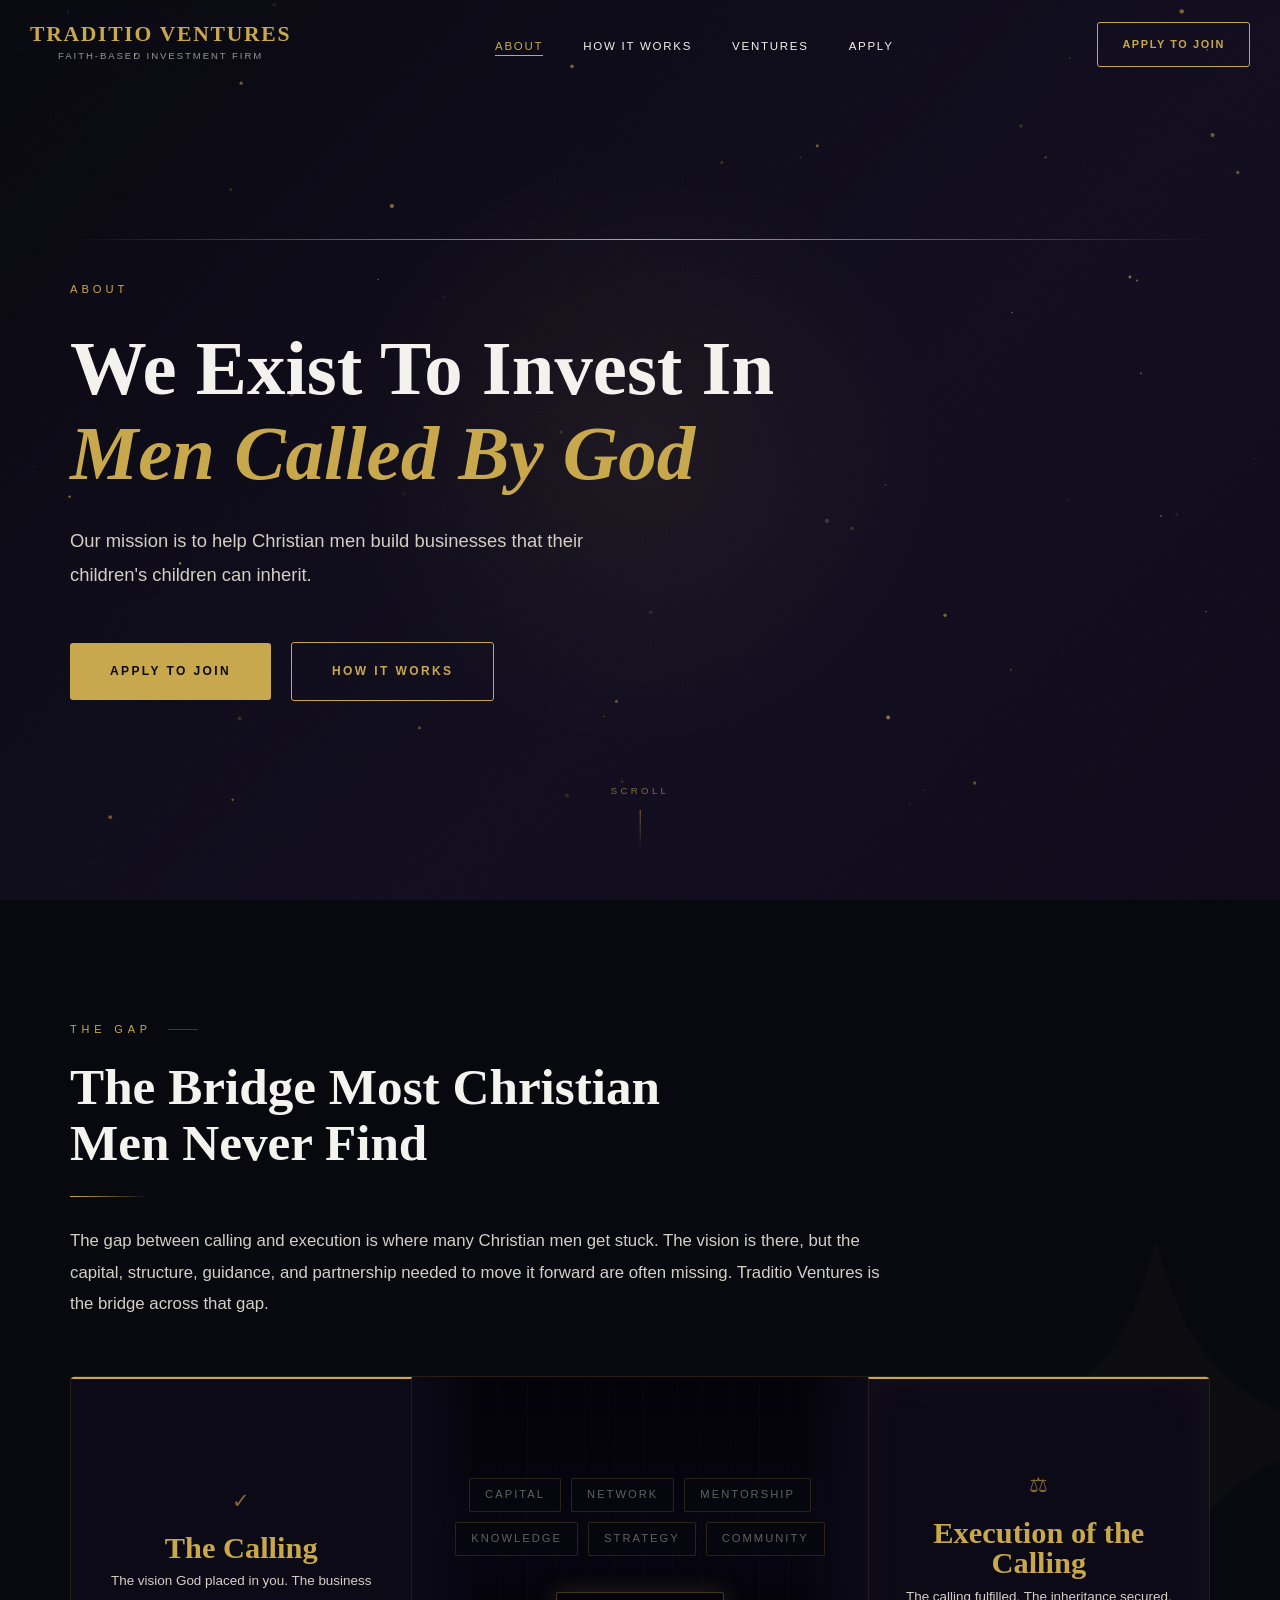
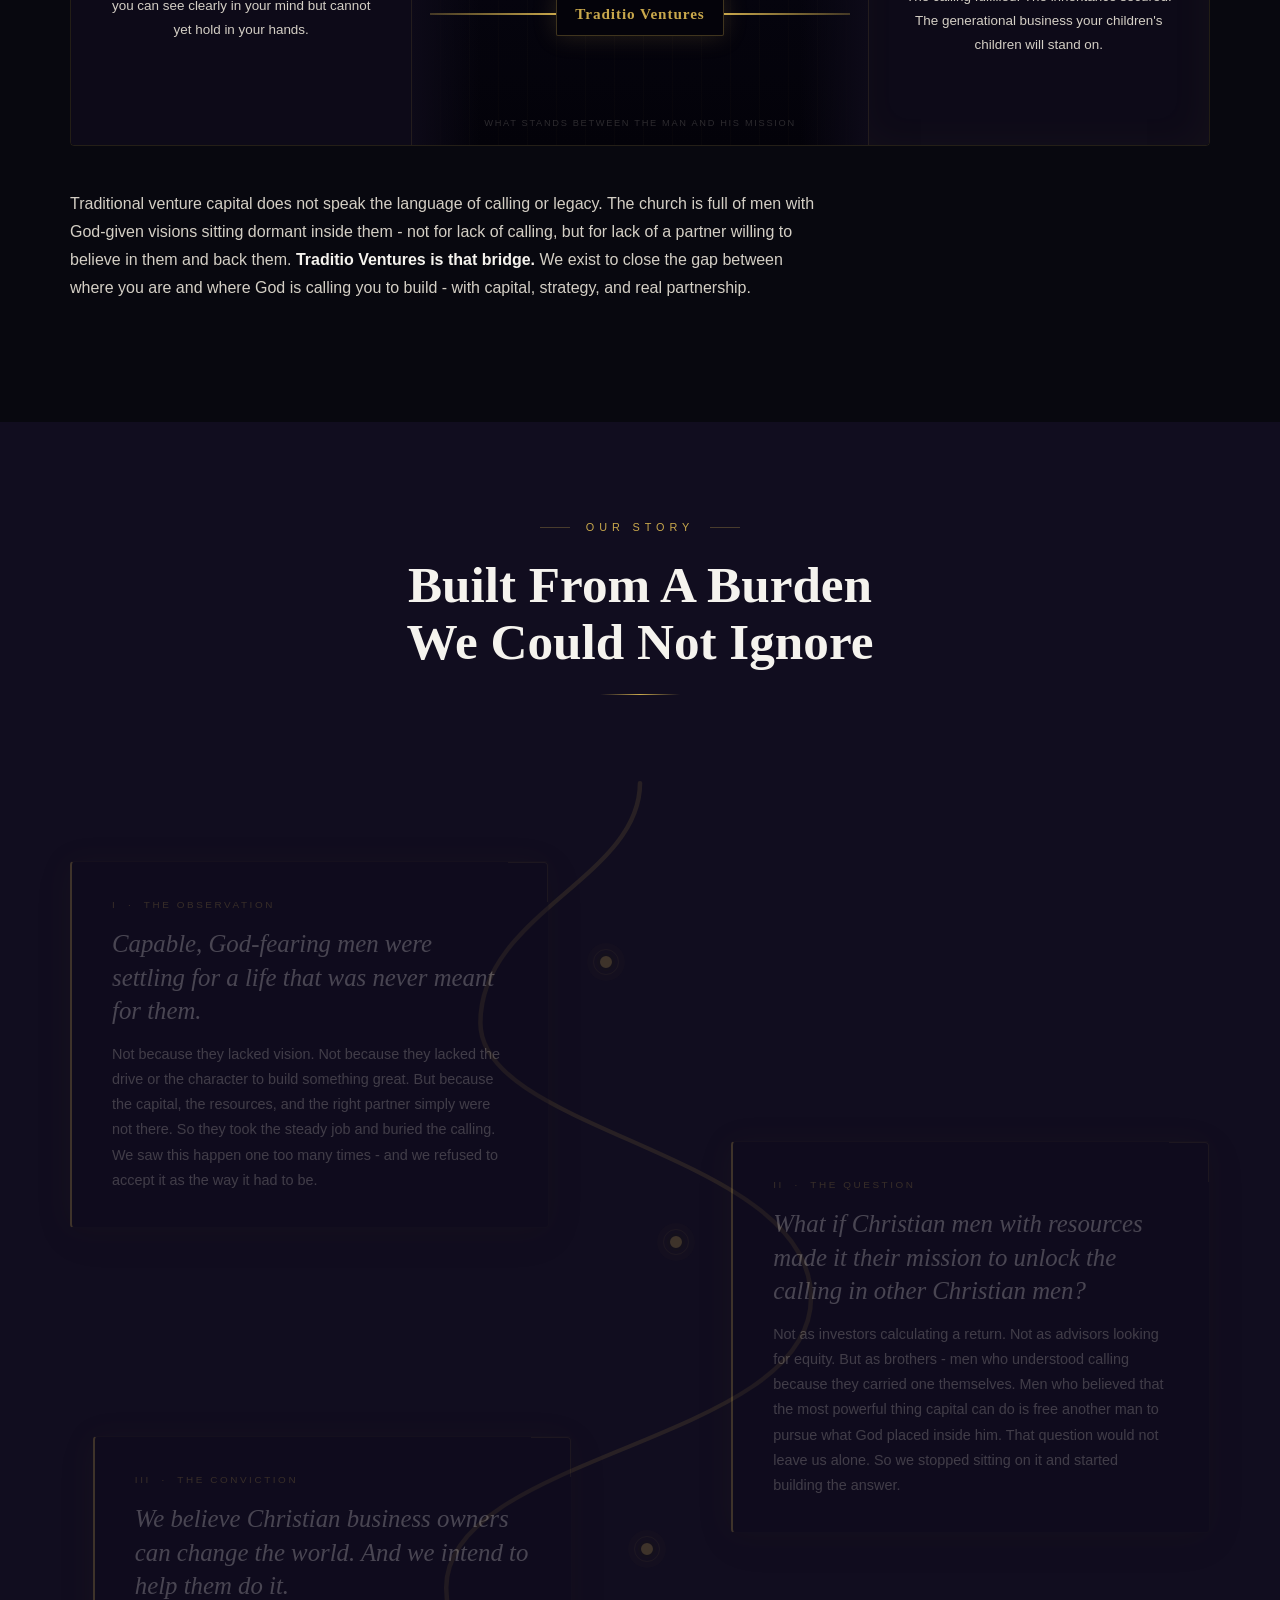
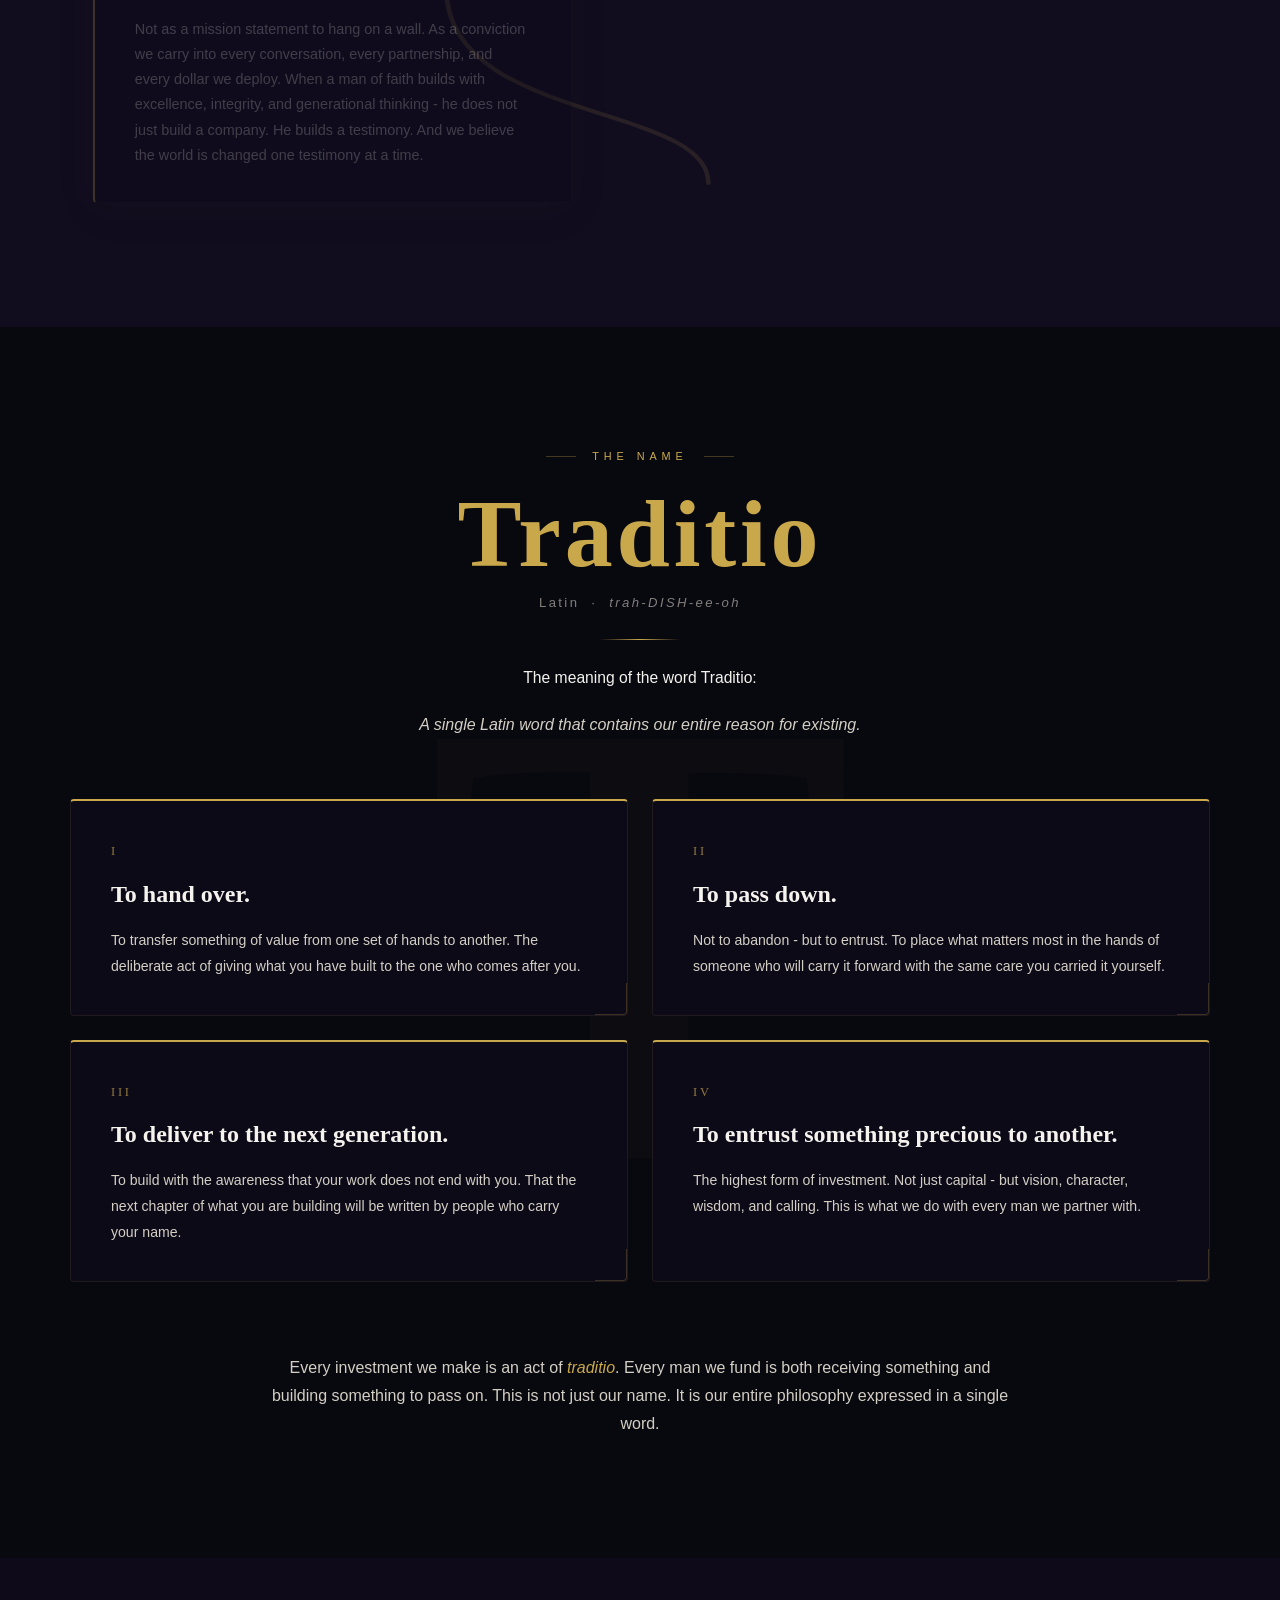
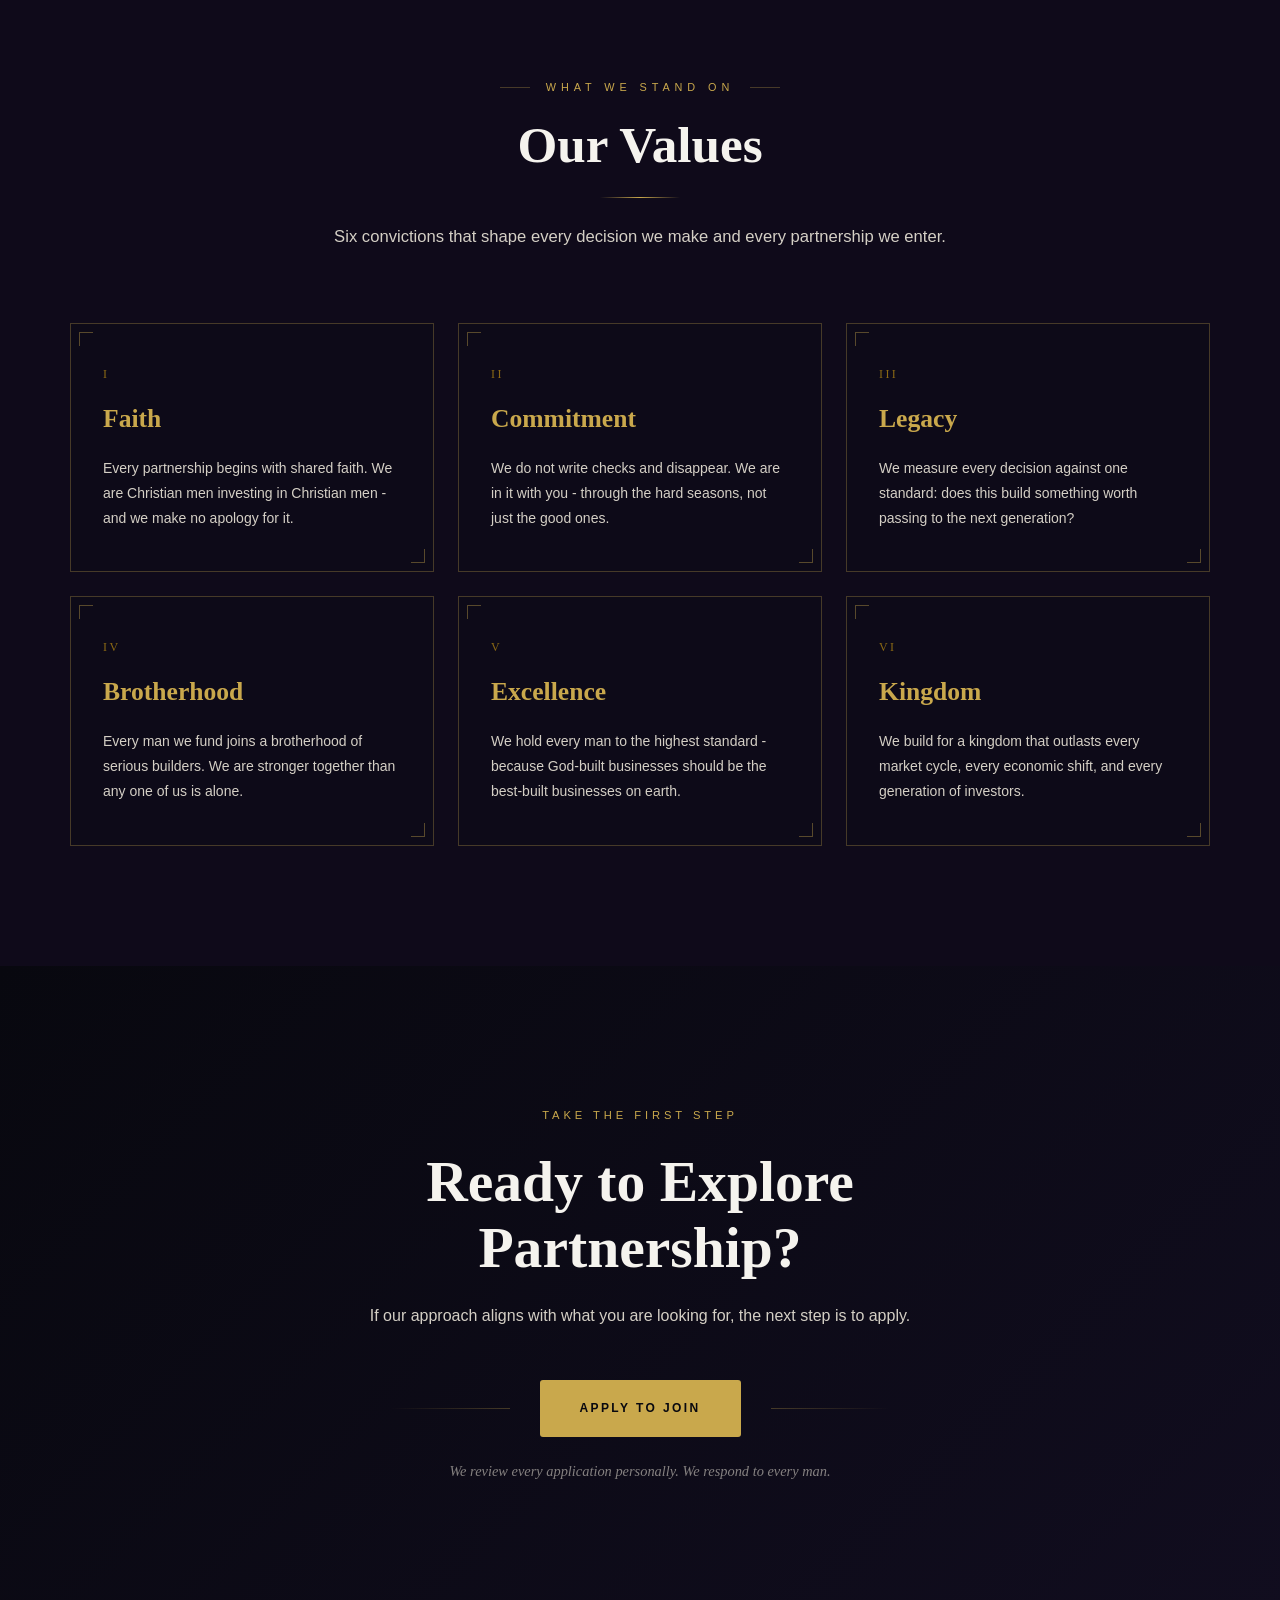
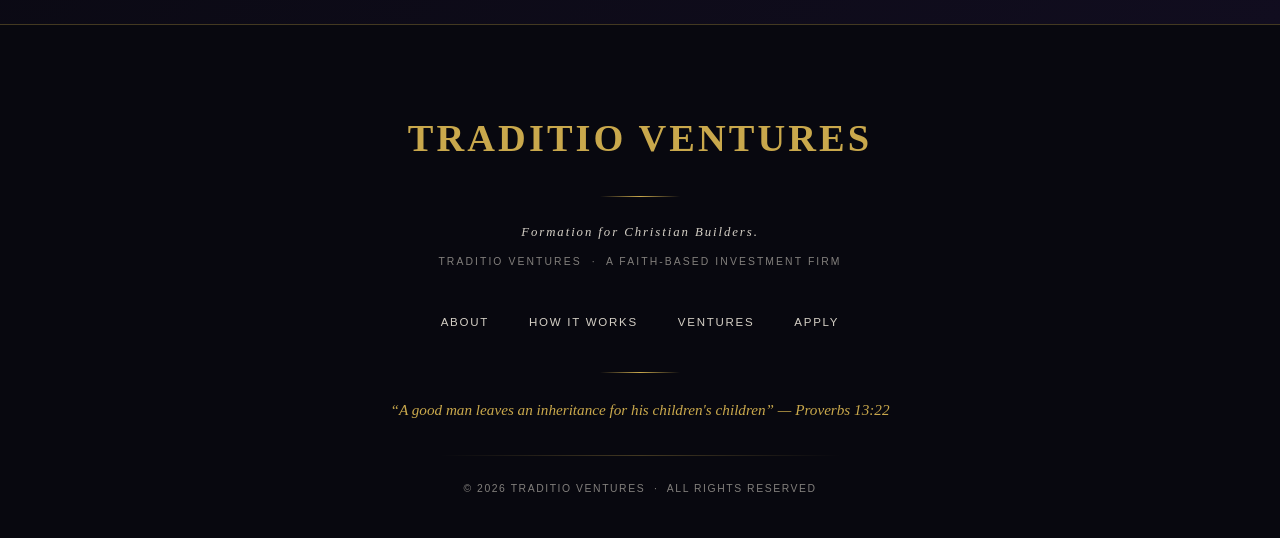
==== commit 6f1f75f5: "Add files via upload" ====
--- a/about.html
+++ b/about.html
@@ -11,10 +11,14 @@
 </head>
 <body>
 
-  <!-- PAGE LOADER -->
-  <div class="page-loader" aria-hidden="true">
-    <span class="page-loader__text">Traditio Ventures</span>
-  </div>
+  <!-- PAGE LOADER -->
+  <div class="page-loader" aria-hidden="true">
+    <div class="page-loader__inner">
+      <span class="page-loader__text">Traditio Ventures</span>
+      <span class="page-loader__line"></span>
+      <span class="page-loader__sub">About</span>
+    </div>
+  </div>
 
   <!-- NAVIGATION -->
   <nav class="nav" role="navigation" aria-label="Main navigation">
@@ -56,7 +60,7 @@
 
       <div class="hero__content">
         <div class="hero__line" aria-hidden="true"></div>
-        <p class="t-label hero__label fade-up">Traditio Ventures</p>
+        <p class="t-label hero__label fade-up">About</p>
         <h1 class="t-display hero__headline fade-up fade-up-delay-1">
           We Exist To Invest In<br>
           <em style="font-style:italic; color: var(--gold);">Men Called By God</em>
--- a/styles.css
+++ b/styles.css
@@ -1622,14 +1622,36 @@
   visibility: hidden;
 }
 
+.page-loader__inner {
+  display: flex;
+  flex-direction: column;
+  align-items: center;
+  gap: 14px;
+  opacity: 0;
+  animation: loaderFade 1.5s ease forwards;
+}
+
 .page-loader__text {
   font-family: var(--font-display);
   font-size: 1.8rem;
   font-weight: 700;
   letter-spacing: 0.1em;
   color: var(--gold);
-  opacity: 0;
-  animation: loaderFade 1.5s ease forwards;
+}
+
+.page-loader__line {
+  width: 58px;
+  height: 1px;
+  background: linear-gradient(90deg, transparent, var(--gold), transparent);
+}
+
+.page-loader__sub {
+  font-family: var(--font-body);
+  font-size: 0.7rem;
+  letter-spacing: 0.32em;
+  text-transform: uppercase;
+  color: var(--text-secondary);
+  opacity: 0.82;
 }
 
 @keyframes loaderFade {
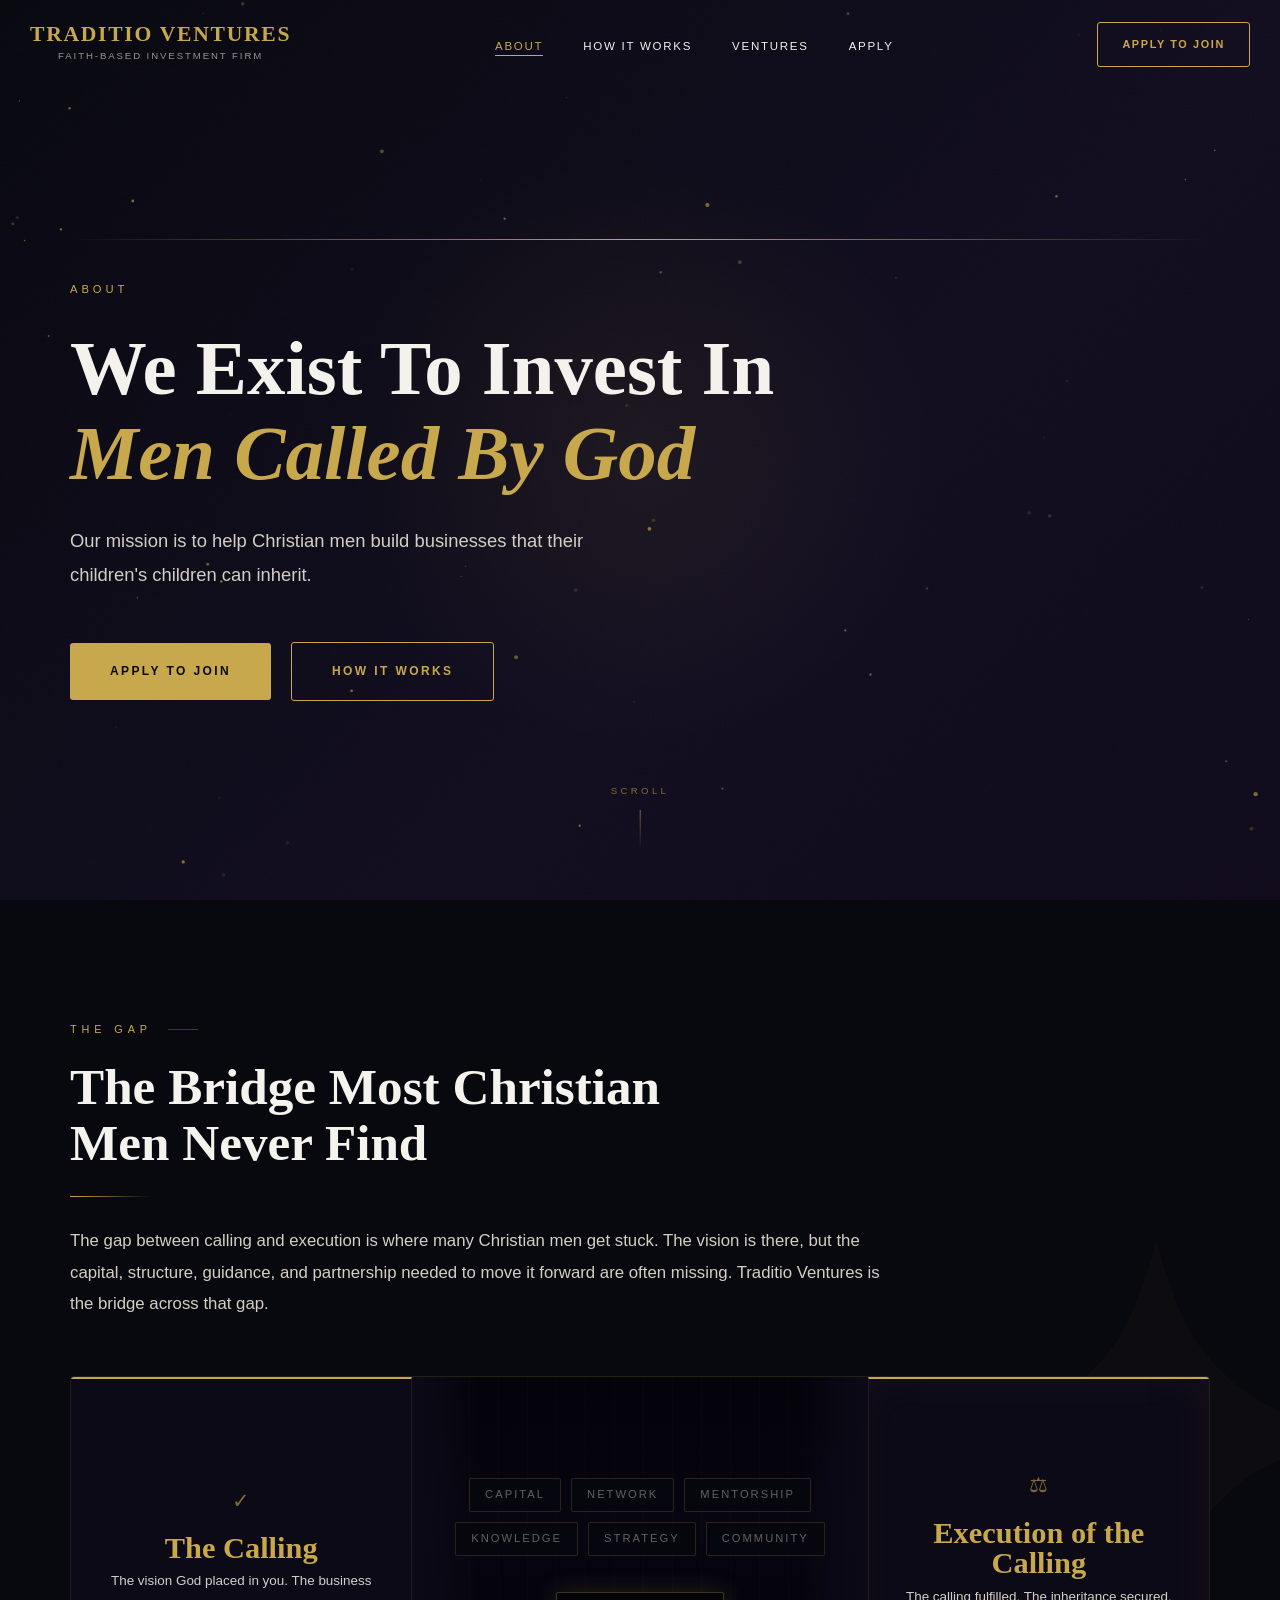
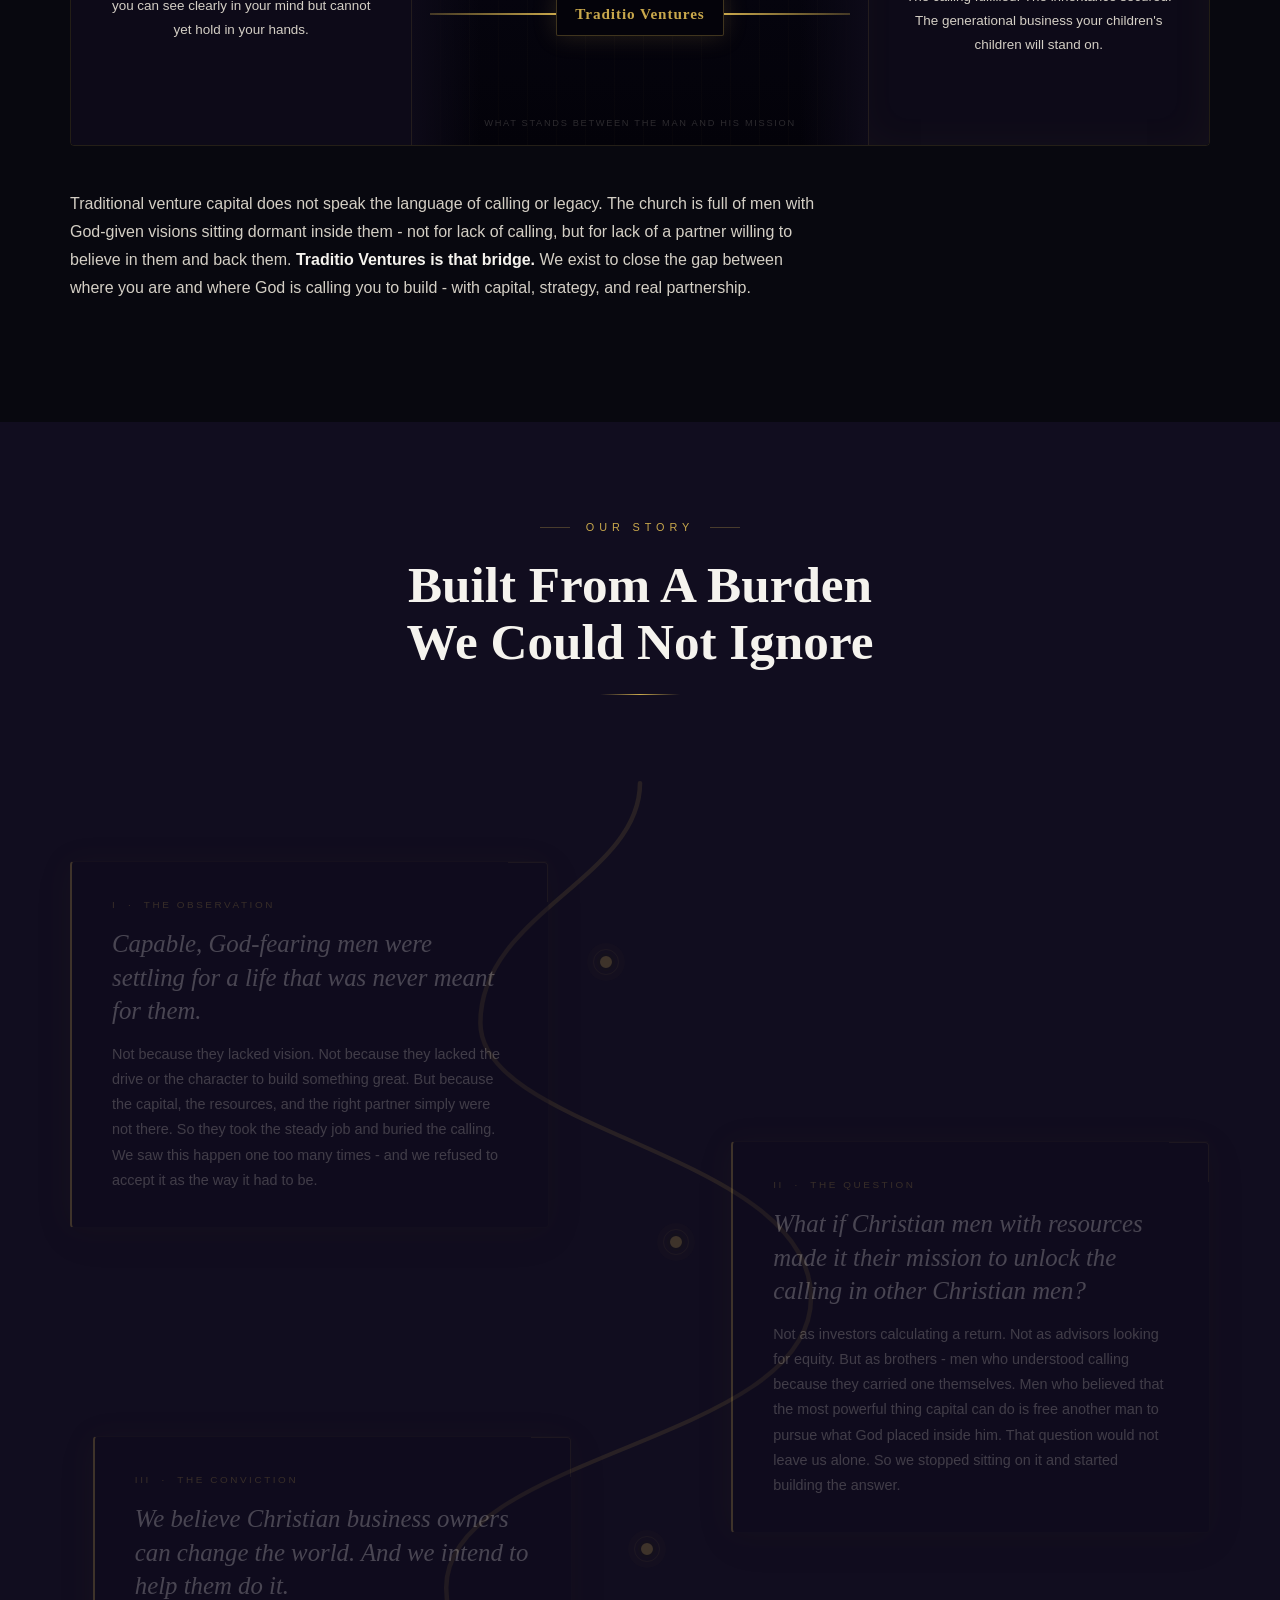
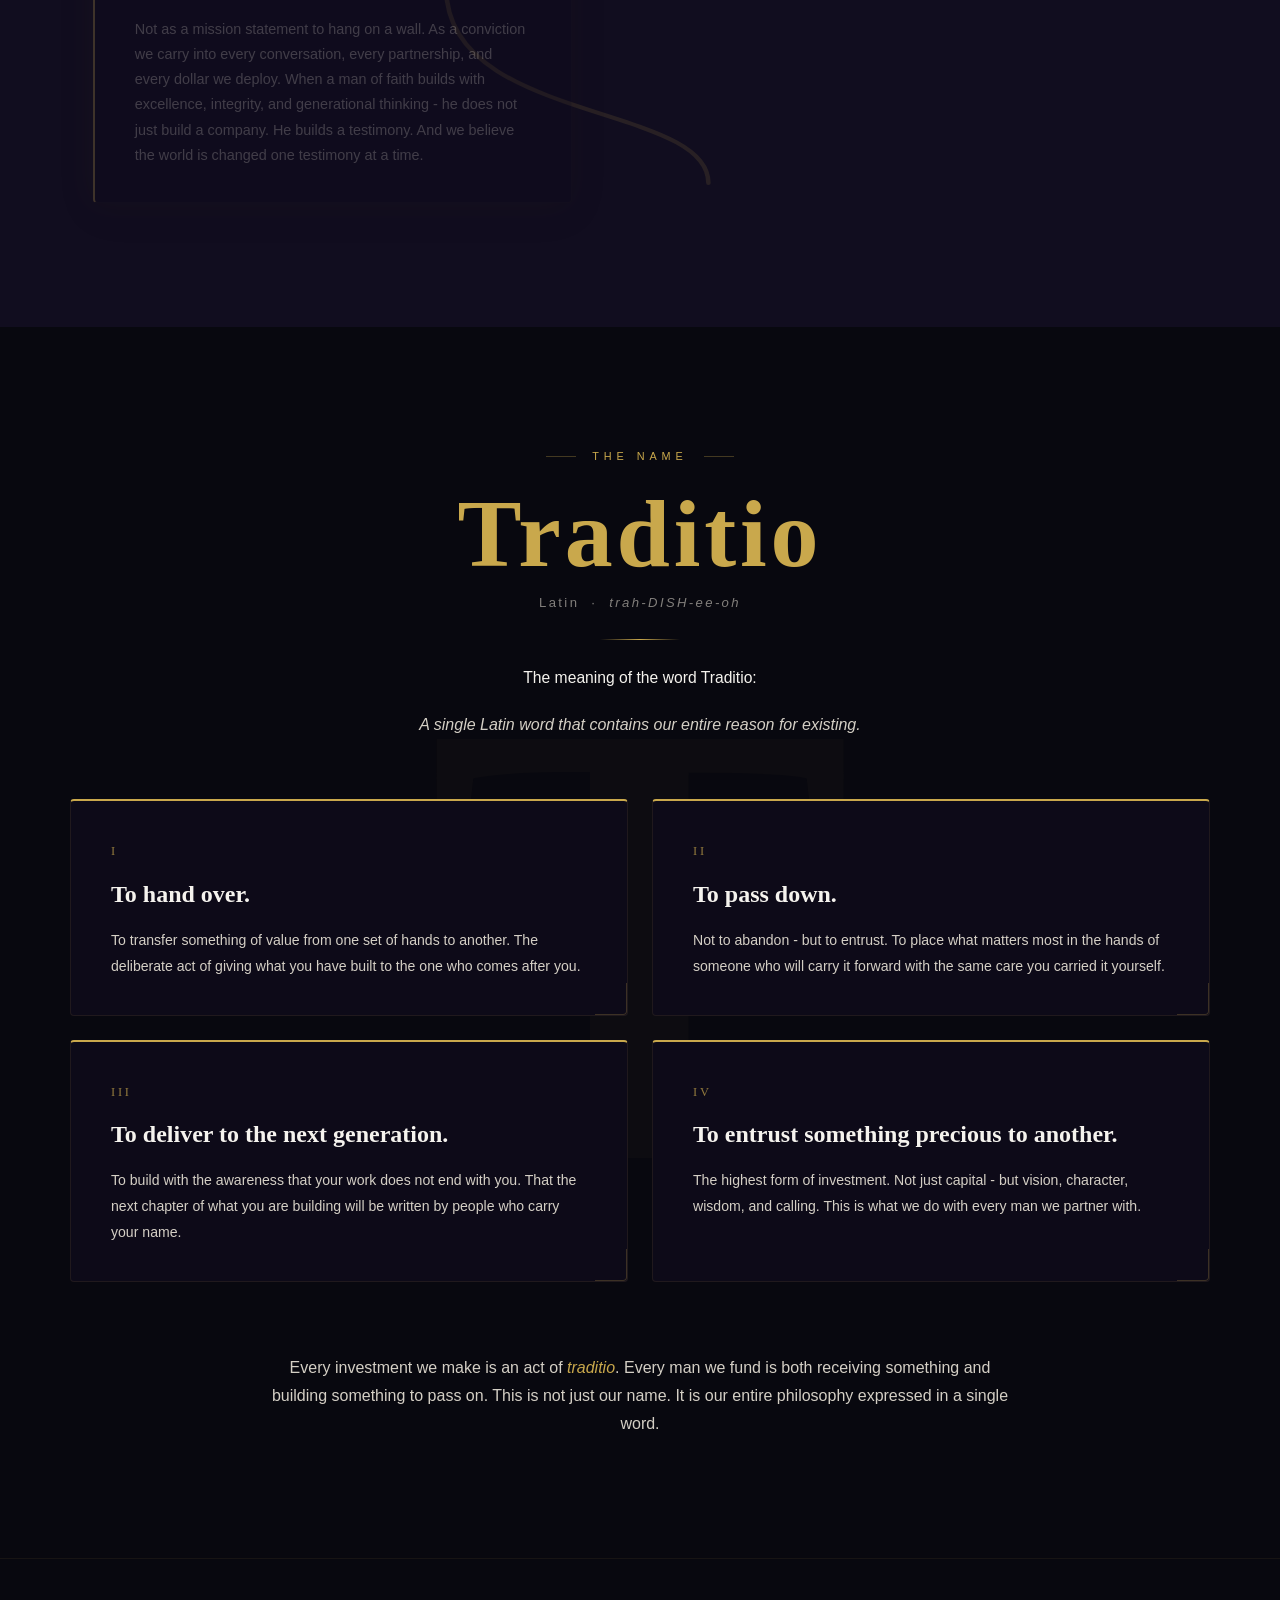
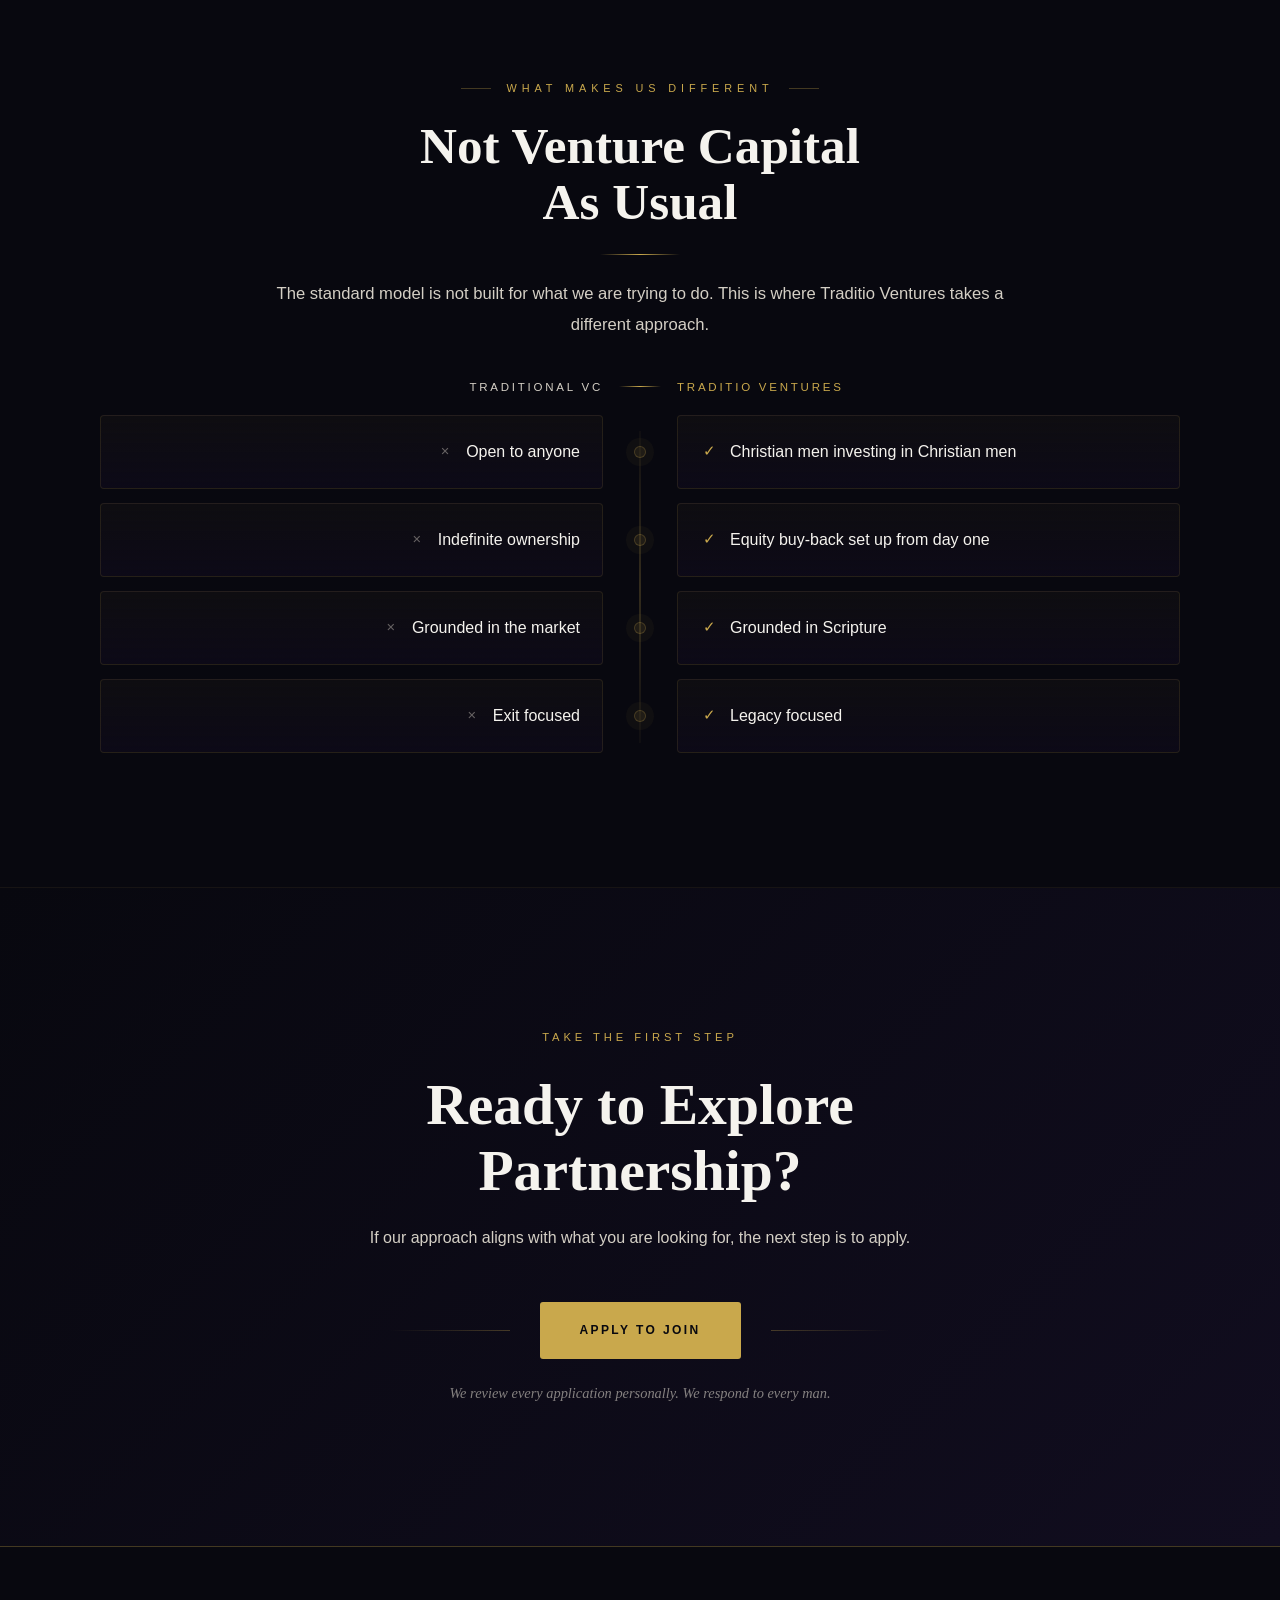
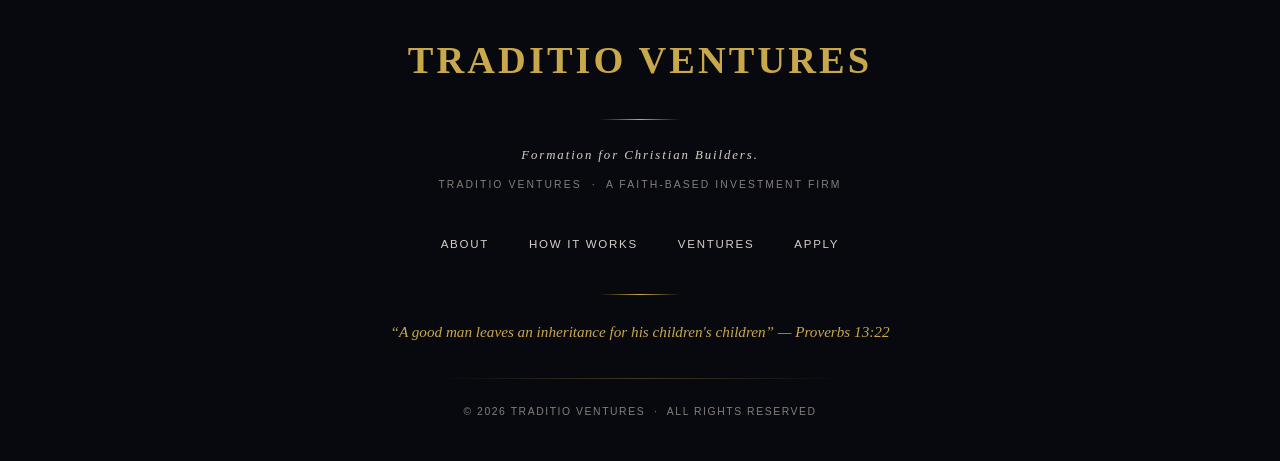
==== commit 5402ee6d: "Add files via upload" ====
--- a/about.html
+++ b/about.html
@@ -964,10 +964,10 @@
     </style>
 
     <!-- Definition T hover script -->
-    <script>
-      (function () {
-        var letter = document.getElementById('defnBgLetter');
-        var cards  = document.querySelectorAll('.defn-card');
+    <script>
+      (function () {
+        var letter = document.getElementById('defnBgLetter');
+        var cards  = document.querySelectorAll('.defn-card');
         if (!letter || !cards.length) return;
         var hovered = 0;
         cards.forEach(function (card) {
@@ -982,82 +982,248 @@
               letter.style.color = 'rgba(201,168,76,0.025)';
             }
           });
-        });
-      })();
-    </script>
-
-    <!-- ============================================================
-         OUR VALUES
-         ============================================================ -->
-    <section class="section-pad bg-tertiary" aria-label="Our Values">
-      <div class="container">
-
-        <div class="text-center fade-up" style="margin-bottom: 70px;">
-          <p class="section-label center">What We Stand On</p>
-          <h2 class="section-headline">Our Values</h2>
-          <div class="gold-line"></div>
-          <p class="section-sub center" style="margin-top: 16px;">
-            Six convictions that shape every decision we make and every partnership we enter.
-          </p>
-        </div>
-
-        <div class="values-grid" data-stagger>
-
-          <div class="value-card fade-up">
-            <span class="value-card__roman">I</span>
-            <h3 class="value-card__name">Faith</h3>
-            <p class="value-card__body">
-              Every partnership begins with shared faith. We are Christian men investing in Christian men - and we make no apology for it.
-            </p>
-          </div>
-
-          <div class="value-card fade-up fade-up-delay-1">
-            <span class="value-card__roman">II</span>
-            <h3 class="value-card__name">Commitment</h3>
-            <p class="value-card__body">
-              We do not write checks and disappear. We are in it with you - through the hard seasons, not just the good ones.
-            </p>
-          </div>
-
-          <div class="value-card fade-up fade-up-delay-2">
-            <span class="value-card__roman">III</span>
-            <h3 class="value-card__name">Legacy</h3>
-            <p class="value-card__body">
-              We measure every decision against one standard: does this build something worth passing to the next generation?
-            </p>
-          </div>
-
-          <div class="value-card fade-up fade-up-delay-3">
-            <span class="value-card__roman">IV</span>
-            <h3 class="value-card__name">Brotherhood</h3>
-            <p class="value-card__body">
-              Every man we fund joins a brotherhood of serious builders. We are stronger together than any one of us is alone.
-            </p>
-          </div>
-
-          <div class="value-card fade-up fade-up-delay-4">
-            <span class="value-card__roman">V</span>
-            <h3 class="value-card__name">Excellence</h3>
-            <p class="value-card__body">
-              We hold every man to the highest standard - because God-built businesses should be the best-built businesses on earth.
-            </p>
-          </div>
-
-          <div class="value-card fade-up fade-up-delay-5">
-            <span class="value-card__roman">VI</span>
-            <h3 class="value-card__name">Kingdom</h3>
-            <p class="value-card__body">
-              We build for a kingdom that outlasts every market cycle, every economic shift, and every generation of investors.
-            </p>
-          </div>
-
-        </div>
-      </div>
-    </section>
-
-    <!-- ============================================================
-         CTA
-         ============================================================ -->
+        });
+      })();
+    </script>
+
+    <!-- ============================================================
+         WHAT MAKES US DIFFERENT
+         ============================================================ -->
+    <section class="section-pad bg-primary wmd-section" aria-label="What Makes Us Different">
+      <div class="container">
+
+        <div class="text-center fade-up" style="margin-bottom: 28px;">
+          <p class="section-label center">What Makes Us Different</p>
+          <h2 class="section-headline">Not Venture Capital<br>As Usual</h2>
+          <div class="gold-line"></div>
+          <p class="section-sub center" style="margin-top: 16px; max-width: 760px; margin-left: auto; margin-right: auto;">
+            The standard model is not built for what we are trying to do. This is where Traditio Ventures takes a different approach.
+          </p>
+        </div>
+
+        <div class="wmd-compare" id="wmdCompare">
+          <div class="wmd-compare__headers">
+            <div class="wmd-compare__header wmd-compare__header--left">Traditional VC</div>
+            <div class="wmd-compare__divider" aria-hidden="true"></div>
+            <div class="wmd-compare__header wmd-compare__header--right">Traditio Ventures</div>
+          </div>
+
+          <div class="wmd-row">
+            <div class="wmd-cell wmd-cell--left"><span class="wmd-icon wmd-icon--x" aria-hidden="true">&times;</span><span>Open to anyone</span></div>
+            <div class="wmd-row__node" aria-hidden="true"></div>
+            <div class="wmd-cell wmd-cell--right"><span class="wmd-icon wmd-icon--check" aria-hidden="true">&#10003;</span><span>Christian men investing in Christian men</span></div>
+          </div>
+
+          <div class="wmd-row">
+            <div class="wmd-cell wmd-cell--left"><span class="wmd-icon wmd-icon--x" aria-hidden="true">&times;</span><span>Indefinite ownership</span></div>
+            <div class="wmd-row__node" aria-hidden="true"></div>
+            <div class="wmd-cell wmd-cell--right"><span class="wmd-icon wmd-icon--check" aria-hidden="true">&#10003;</span><span>Equity buy-back set up from day one</span></div>
+          </div>
+
+          <div class="wmd-row">
+            <div class="wmd-cell wmd-cell--left"><span class="wmd-icon wmd-icon--x" aria-hidden="true">&times;</span><span>Grounded in the market</span></div>
+            <div class="wmd-row__node" aria-hidden="true"></div>
+            <div class="wmd-cell wmd-cell--right"><span class="wmd-icon wmd-icon--check" aria-hidden="true">&#10003;</span><span>Grounded in Scripture</span></div>
+          </div>
+
+          <div class="wmd-row">
+            <div class="wmd-cell wmd-cell--left"><span class="wmd-icon wmd-icon--x" aria-hidden="true">&times;</span><span>Exit focused</span></div>
+            <div class="wmd-row__node" aria-hidden="true"></div>
+            <div class="wmd-cell wmd-cell--right"><span class="wmd-icon wmd-icon--check" aria-hidden="true">&#10003;</span><span>Legacy focused</span></div>
+          </div>
+        </div>
+      </div>
+    </section>
+
+    <style>
+      .wmd-section {
+        border-top: 1px solid rgba(201,168,76,0.08);
+        border-bottom: 1px solid rgba(201,168,76,0.08);
+      }
+      .wmd-compare {
+        position: relative;
+        max-width: 1080px;
+        margin: 0 auto;
+        padding-top: 8px;
+      }
+      .wmd-compare::before {
+        content: '';
+        position: absolute;
+        top: 62px;
+        bottom: 10px;
+        left: 50%;
+        width: 1px;
+        background: linear-gradient(to bottom, rgba(201,168,76,0.08), rgba(201,168,76,0.45), rgba(201,168,76,0.08));
+        transform: translateX(-50%) scaleY(0.1);
+        transform-origin: top;
+        opacity: 0.35;
+        transition: transform 0.7s ease, opacity 0.7s ease;
+      }
+      .wmd-compare.is-visible::before {
+        transform: translateX(-50%) scaleY(1);
+        opacity: 1;
+      }
+      .wmd-compare__headers {
+        display: grid;
+        grid-template-columns: 1fr 42px 1fr;
+        gap: 16px;
+        align-items: center;
+        margin-bottom: 18px;
+      }
+      .wmd-compare__header {
+        font-family: var(--font-body);
+        font-size: 0.72rem;
+        letter-spacing: 0.24em;
+        text-transform: uppercase;
+        color: var(--text-secondary);
+      }
+      .wmd-compare__header--left { text-align: right; }
+      .wmd-compare__header--right { text-align: left; color: var(--gold); }
+      .wmd-compare__divider {
+        width: 42px;
+        height: 1px;
+        background: linear-gradient(90deg, transparent, var(--gold), transparent);
+      }
+      .wmd-row {
+        display: grid;
+        grid-template-columns: 1fr 42px 1fr;
+        gap: 16px;
+        align-items: stretch;
+        margin-bottom: 14px;
+      }
+      .wmd-cell {
+        display: flex;
+        align-items: center;
+        gap: 12px;
+        min-height: 74px;
+        padding: 20px 22px;
+        border-radius: 4px;
+        border: 1px solid rgba(201,168,76,0.12);
+        background: linear-gradient(180deg, rgba(201,168,76,0.035), rgba(13,10,24,0.96));
+        opacity: 0;
+        transition: opacity 0.45s ease, transform 0.45s ease, border-color 0.28s ease, box-shadow 0.28s ease;
+      }
+      .wmd-cell--left {
+        justify-content: flex-end;
+        text-align: right;
+        transform: translateX(-20px);
+      }
+      .wmd-cell--right {
+        justify-content: flex-start;
+        text-align: left;
+        transform: translateX(20px);
+      }
+      .wmd-row__node {
+        align-self: center;
+        justify-self: center;
+        width: 12px;
+        height: 12px;
+        border-radius: 999px;
+        background: rgba(201,168,76,0.12);
+        border: 1px solid rgba(201,168,76,0.24);
+        opacity: 0;
+        transform: scale(0.65);
+        transition: opacity 0.35s ease, transform 0.35s ease, box-shadow 0.35s ease;
+      }
+      .wmd-compare.is-visible .wmd-row__node {
+        opacity: 1;
+        transform: scale(1);
+        box-shadow: 0 0 0 8px rgba(201,168,76,0.04);
+      }
+      .wmd-compare.is-visible .wmd-row:nth-child(2) .wmd-cell,
+      .wmd-compare.is-visible .wmd-row:nth-child(3) .wmd-cell,
+      .wmd-compare.is-visible .wmd-row:nth-child(4) .wmd-cell,
+      .wmd-compare.is-visible .wmd-row:nth-child(5) .wmd-cell,
+      .wmd-compare.is-visible .wmd-row:nth-child(6) .wmd-cell,
+      .wmd-compare.is-visible .wmd-row:nth-child(7) .wmd-cell {
+        opacity: 1;
+        transform: translateX(0);
+      }
+      .wmd-compare.is-visible .wmd-row:nth-child(2) .wmd-cell,
+      .wmd-compare.is-visible .wmd-row:nth-child(2) .wmd-row__node { transition-delay: 0.05s; }
+      .wmd-compare.is-visible .wmd-row:nth-child(3) .wmd-cell,
+      .wmd-compare.is-visible .wmd-row:nth-child(3) .wmd-row__node { transition-delay: 0.12s; }
+      .wmd-compare.is-visible .wmd-row:nth-child(4) .wmd-cell,
+      .wmd-compare.is-visible .wmd-row:nth-child(4) .wmd-row__node { transition-delay: 0.19s; }
+      .wmd-compare.is-visible .wmd-row:nth-child(5) .wmd-cell,
+      .wmd-compare.is-visible .wmd-row:nth-child(5) .wmd-row__node { transition-delay: 0.26s; }
+      .wmd-compare.is-visible .wmd-row:nth-child(6) .wmd-cell,
+      .wmd-compare.is-visible .wmd-row:nth-child(6) .wmd-row__node { transition-delay: 0.33s; }
+      .wmd-compare.is-visible .wmd-row:nth-child(7) .wmd-cell,
+      .wmd-compare.is-visible .wmd-row:nth-child(7) .wmd-row__node { transition-delay: 0.4s; }
+      .wmd-cell:hover {
+        border-color: rgba(201,168,76,0.24);
+        box-shadow: 0 0 18px rgba(201,168,76,0.08), 0 12px 24px rgba(0,0,0,0.2);
+      }
+      .wmd-icon {
+        display: inline-flex;
+        align-items: center;
+        justify-content: center;
+        width: 18px;
+        height: 18px;
+        flex: 0 0 18px;
+        font-size: 0.92rem;
+      }
+      .wmd-icon--x { color: rgba(212,207,197,0.45); }
+      .wmd-icon--check { color: var(--gold); }
+      @media (max-width: 820px) {
+        .wmd-compare::before {
+          left: 14px;
+          top: 48px;
+          bottom: 6px;
+          transform: translateX(0) scaleY(0.1);
+        }
+        .wmd-compare.is-visible::before { transform: translateX(0) scaleY(1); }
+        .wmd-compare__headers {
+          grid-template-columns: 1fr;
+          gap: 8px;
+          margin-bottom: 18px;
+          padding-left: 34px;
+        }
+        .wmd-compare__header--left,
+        .wmd-compare__divider { display: none; }
+        .wmd-row {
+          grid-template-columns: 1fr;
+          gap: 10px;
+          padding-left: 34px;
+          position: relative;
+          margin-bottom: 16px;
+        }
+        .wmd-row__node {
+          position: absolute;
+          left: 8px;
+          top: 50%;
+          margin-top: -6px;
+        }
+        .wmd-cell--left,
+        .wmd-cell--right {
+          justify-content: flex-start;
+          text-align: left;
+          transform: translateX(14px);
+        }
+      }
+    </style>
+    <script>
+      (function () {
+        var compare = document.getElementById('wmdCompare');
+        if (!compare) return;
+        var triggered = false;
+        var obs = new IntersectionObserver(function (entries) {
+          entries.forEach(function (entry) {
+            if (entry.isIntersecting && !triggered) {
+              triggered = true;
+              compare.classList.add('is-visible');
+              obs.disconnect();
+            }
+          });
+        }, { threshold: 0.18 });
+        obs.observe(compare);
+      })();
+    </script>
+
+    <!-- ============================================================
+         CTA
+         ============================================================ -->
     <section class="cta-section" aria-label="Apply CTA">
       <div class="container">
         <p class="t-label text-center fade-up" style="margin-bottom: 24px;">Take the First Step</p>
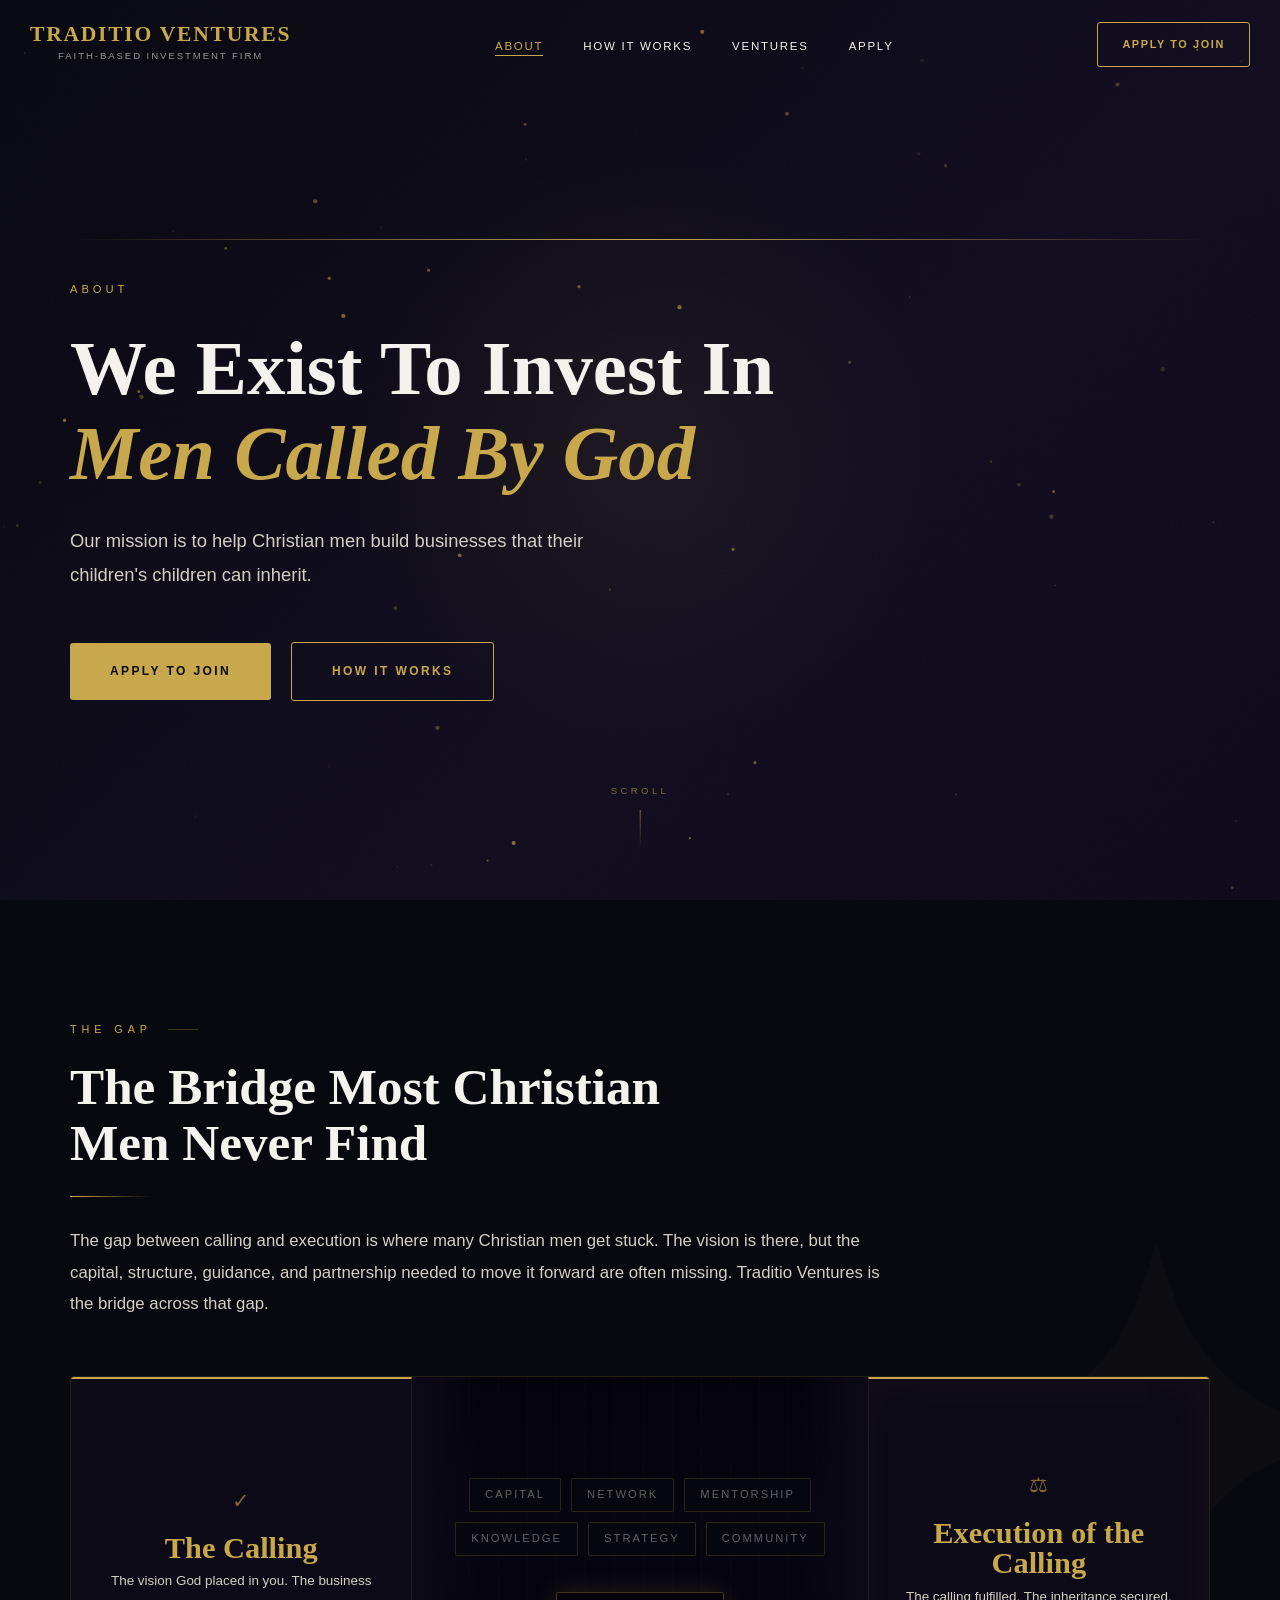
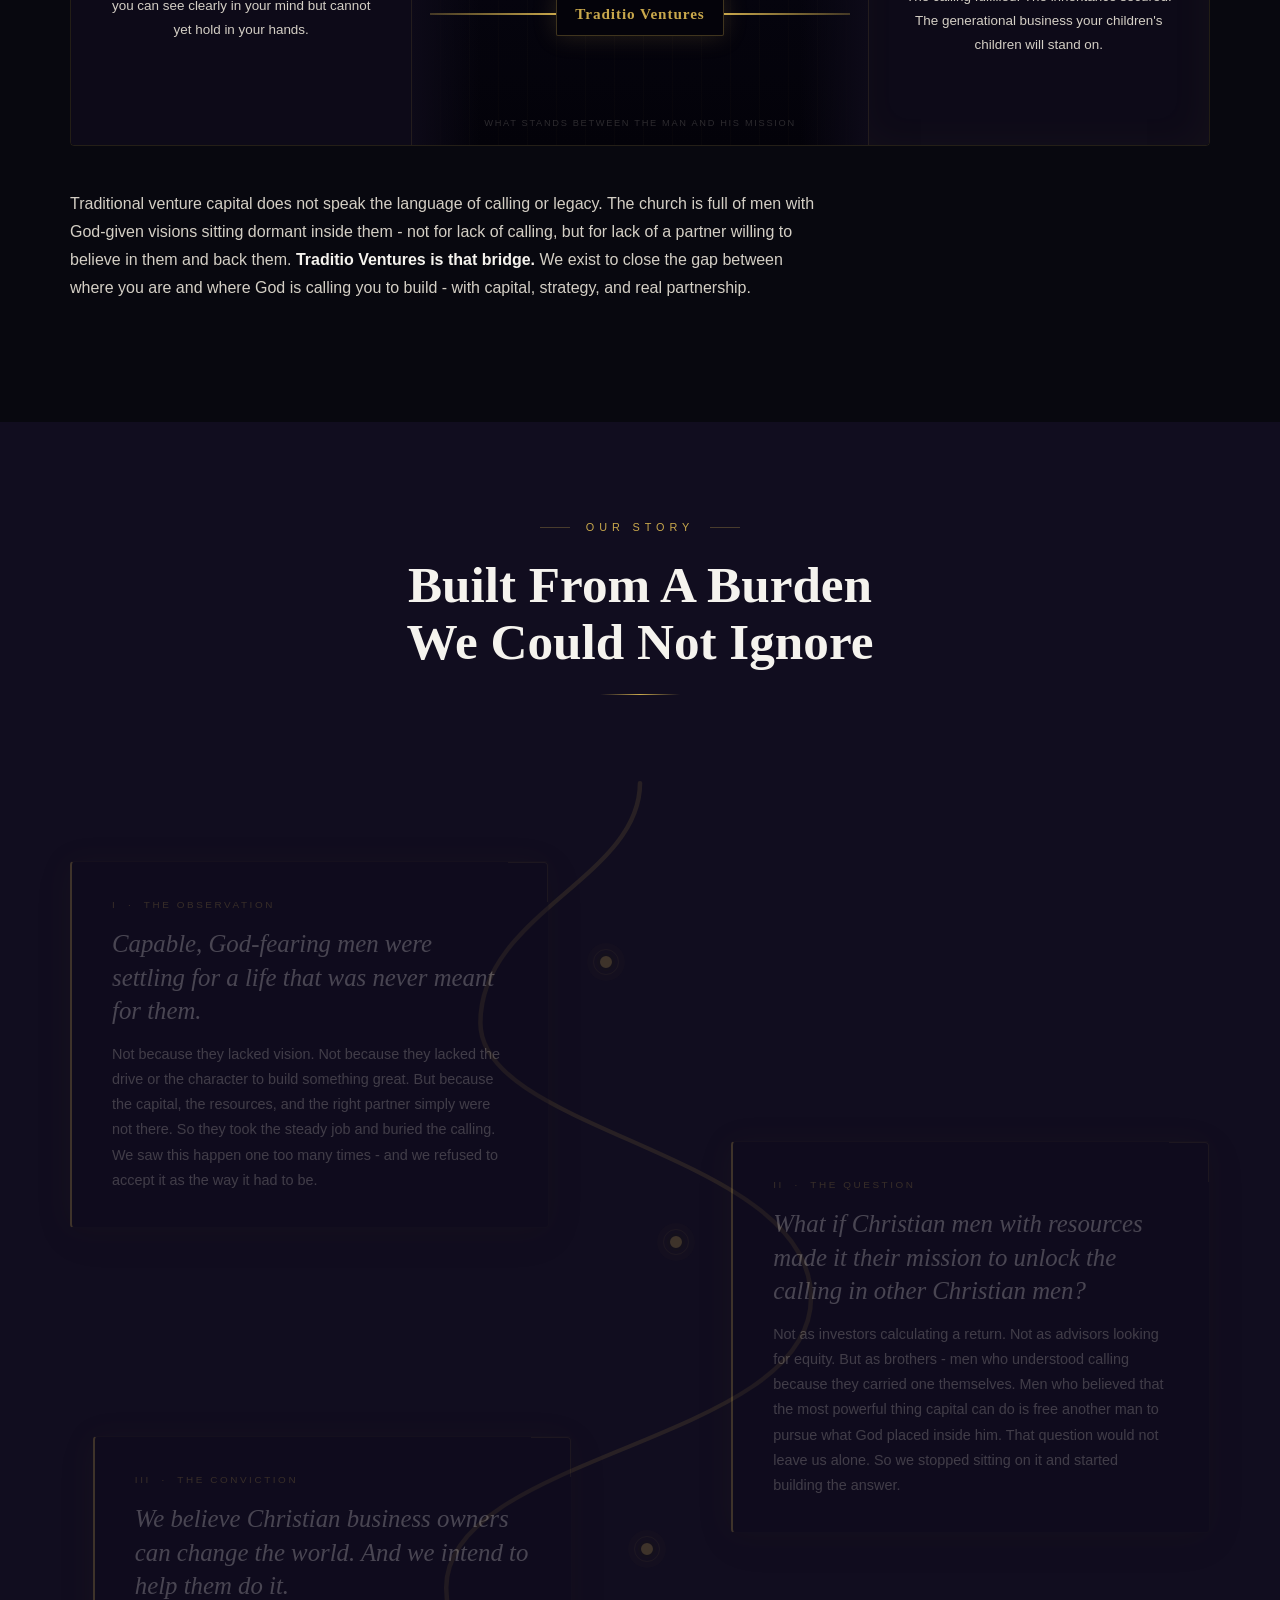
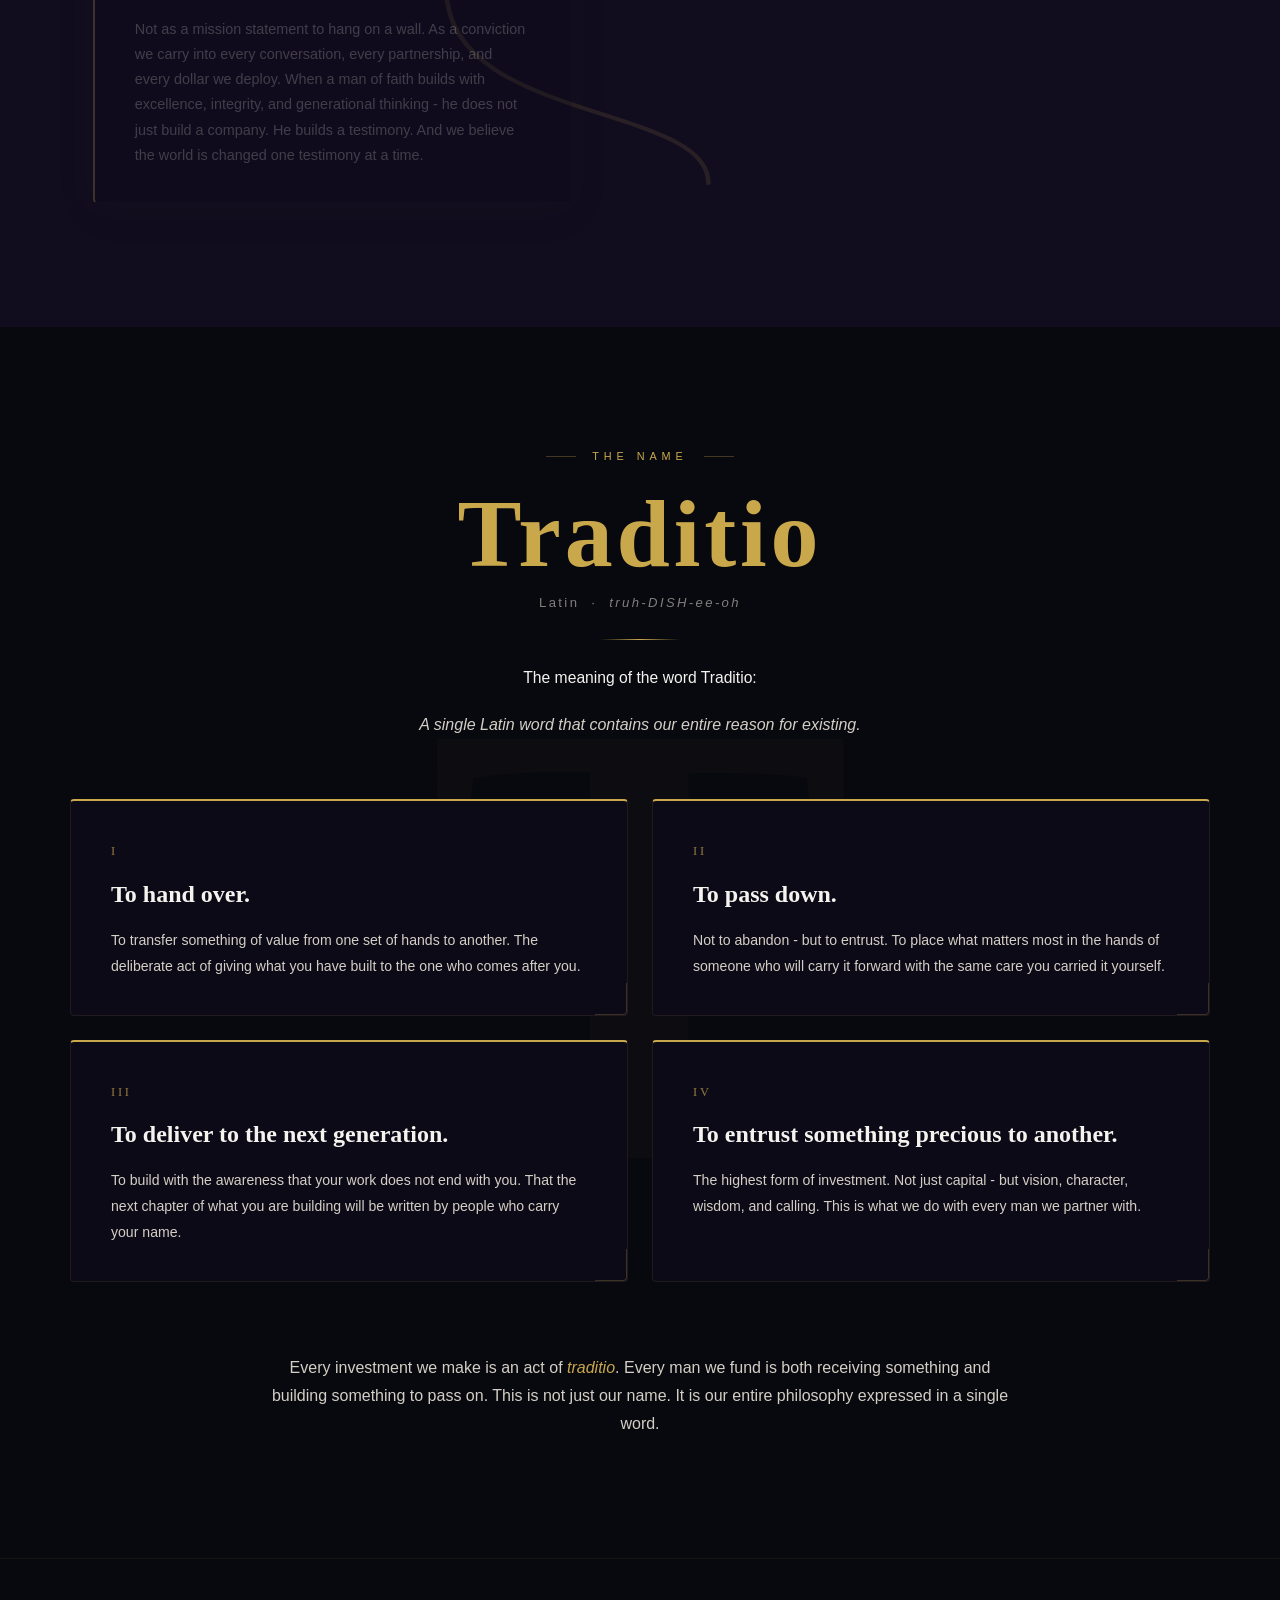
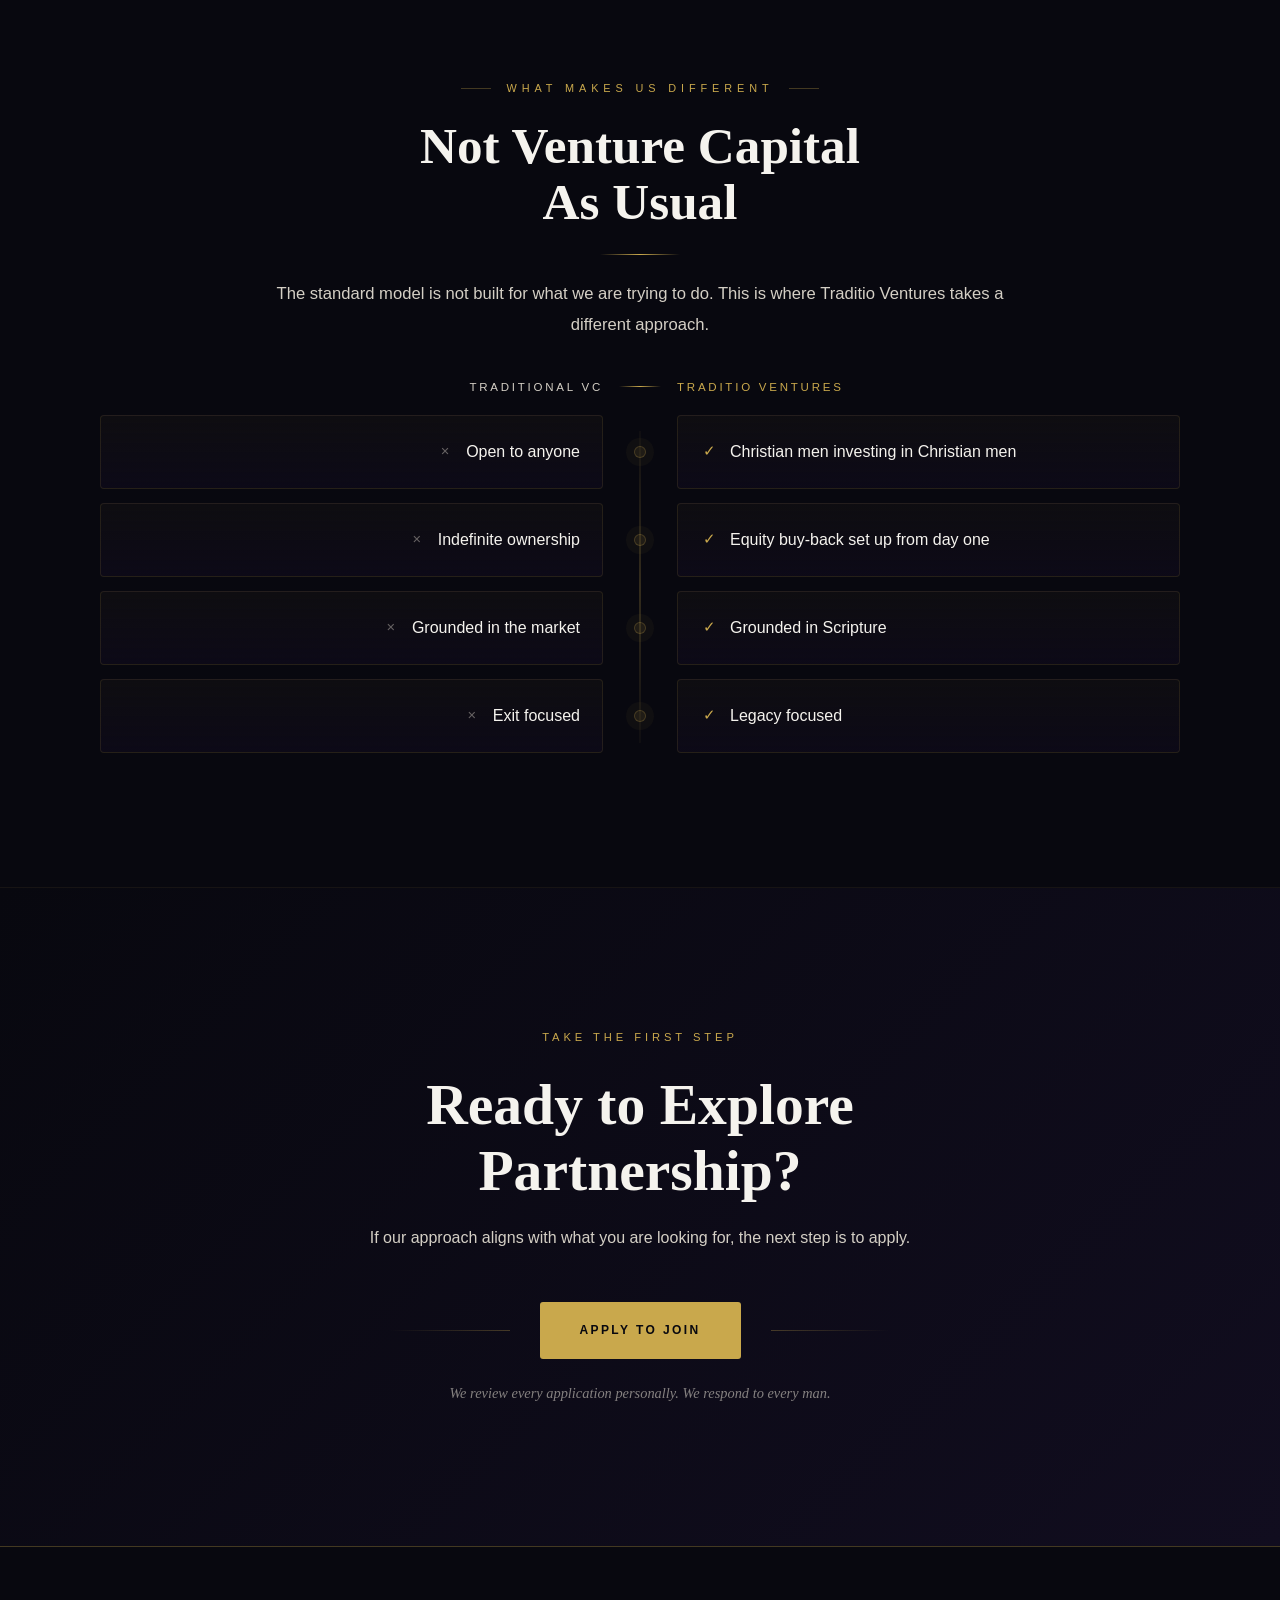
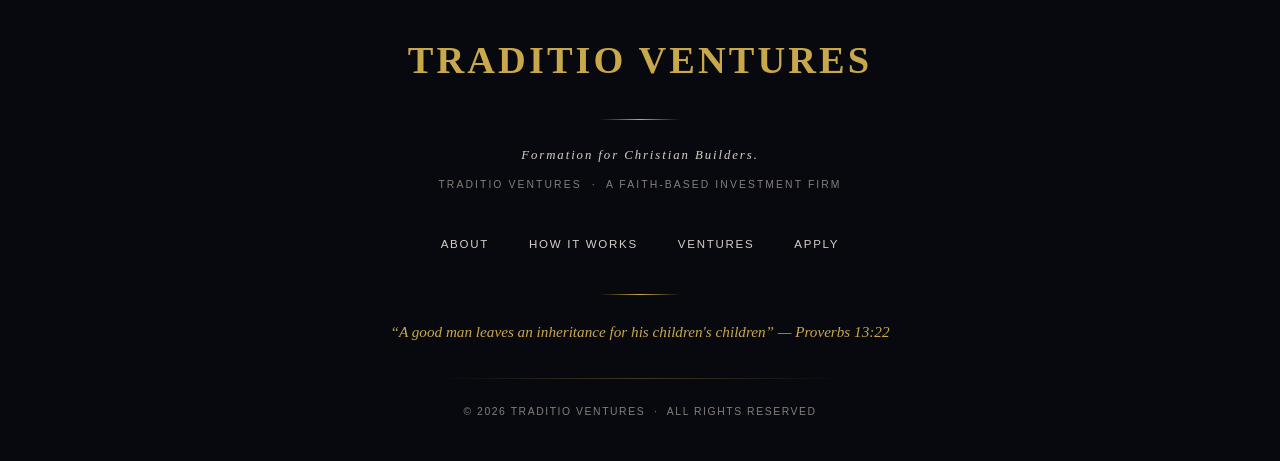
==== commit eaf76c28: "Add files via upload" ====
--- a/about.html
+++ b/about.html
@@ -767,7 +767,7 @@
           <div class="defn-header fade-up">
             <p class="section-label center">The Name</p>
             <h2 class="defn-header__word">Traditio</h2>
-            <p class="defn-header__phonetic">Latin &nbsp;&middot;&nbsp; <em>trah-DISH-ee-oh</em></p>
+            <p class="defn-header__phonetic">Latin &nbsp;&middot;&nbsp; <em>truh-DISH-ee-oh</em></p>
             <div class="gold-line"></div>
             <p class="defn-header__meaning-line">The meaning of the word Traditio:</p>
             <p class="defn-header__intro">
